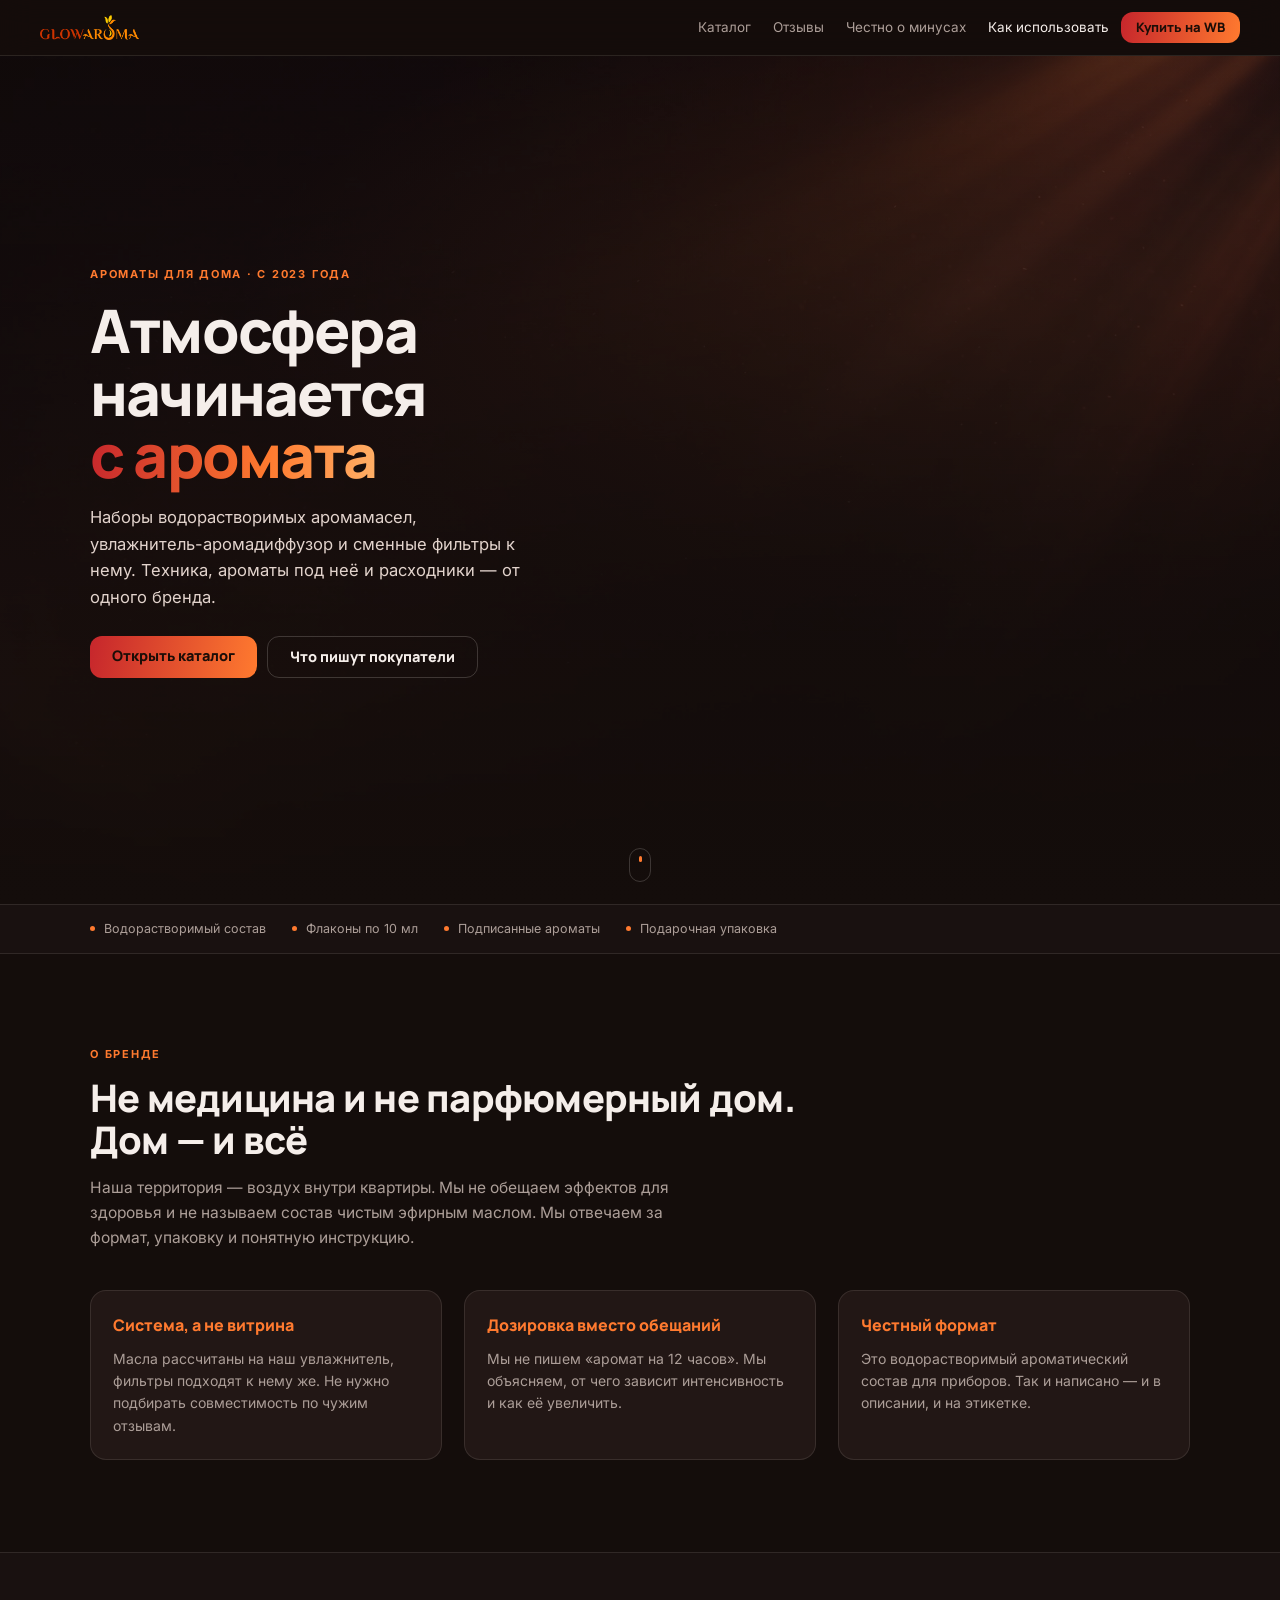
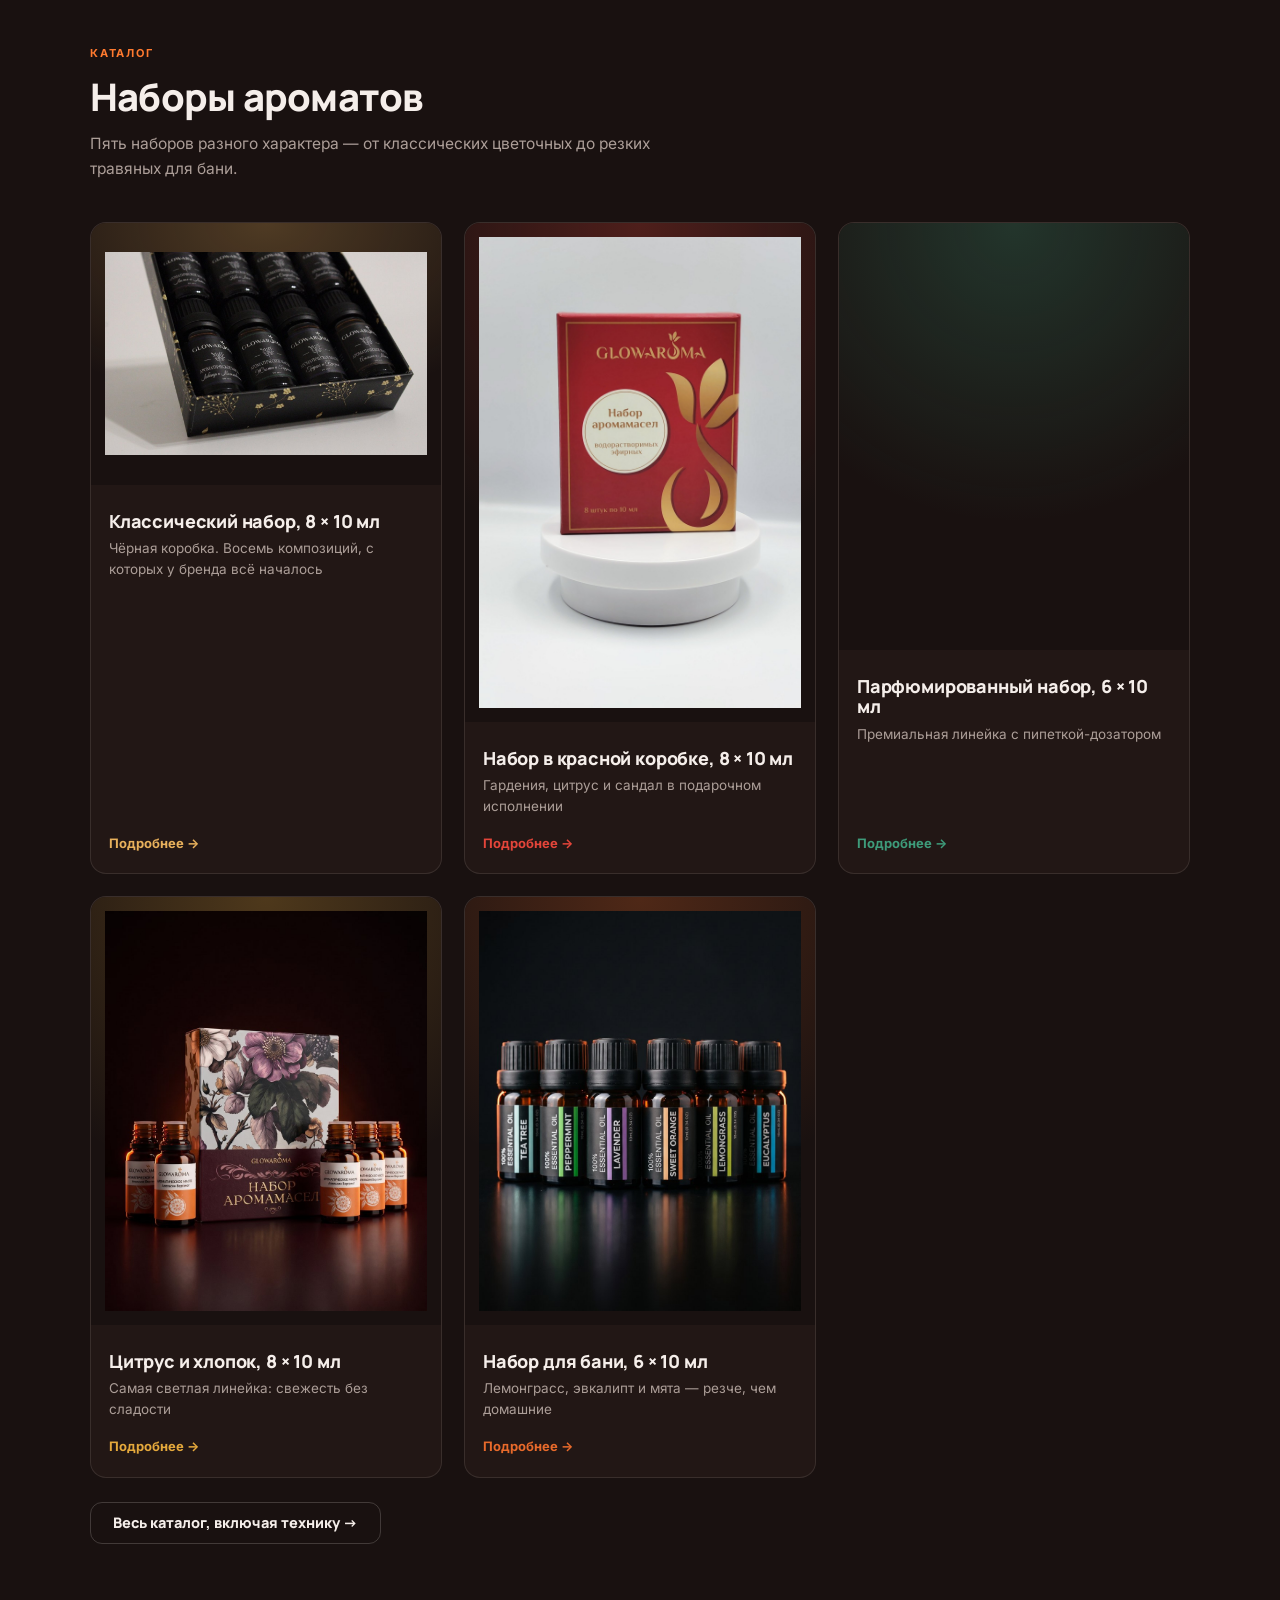
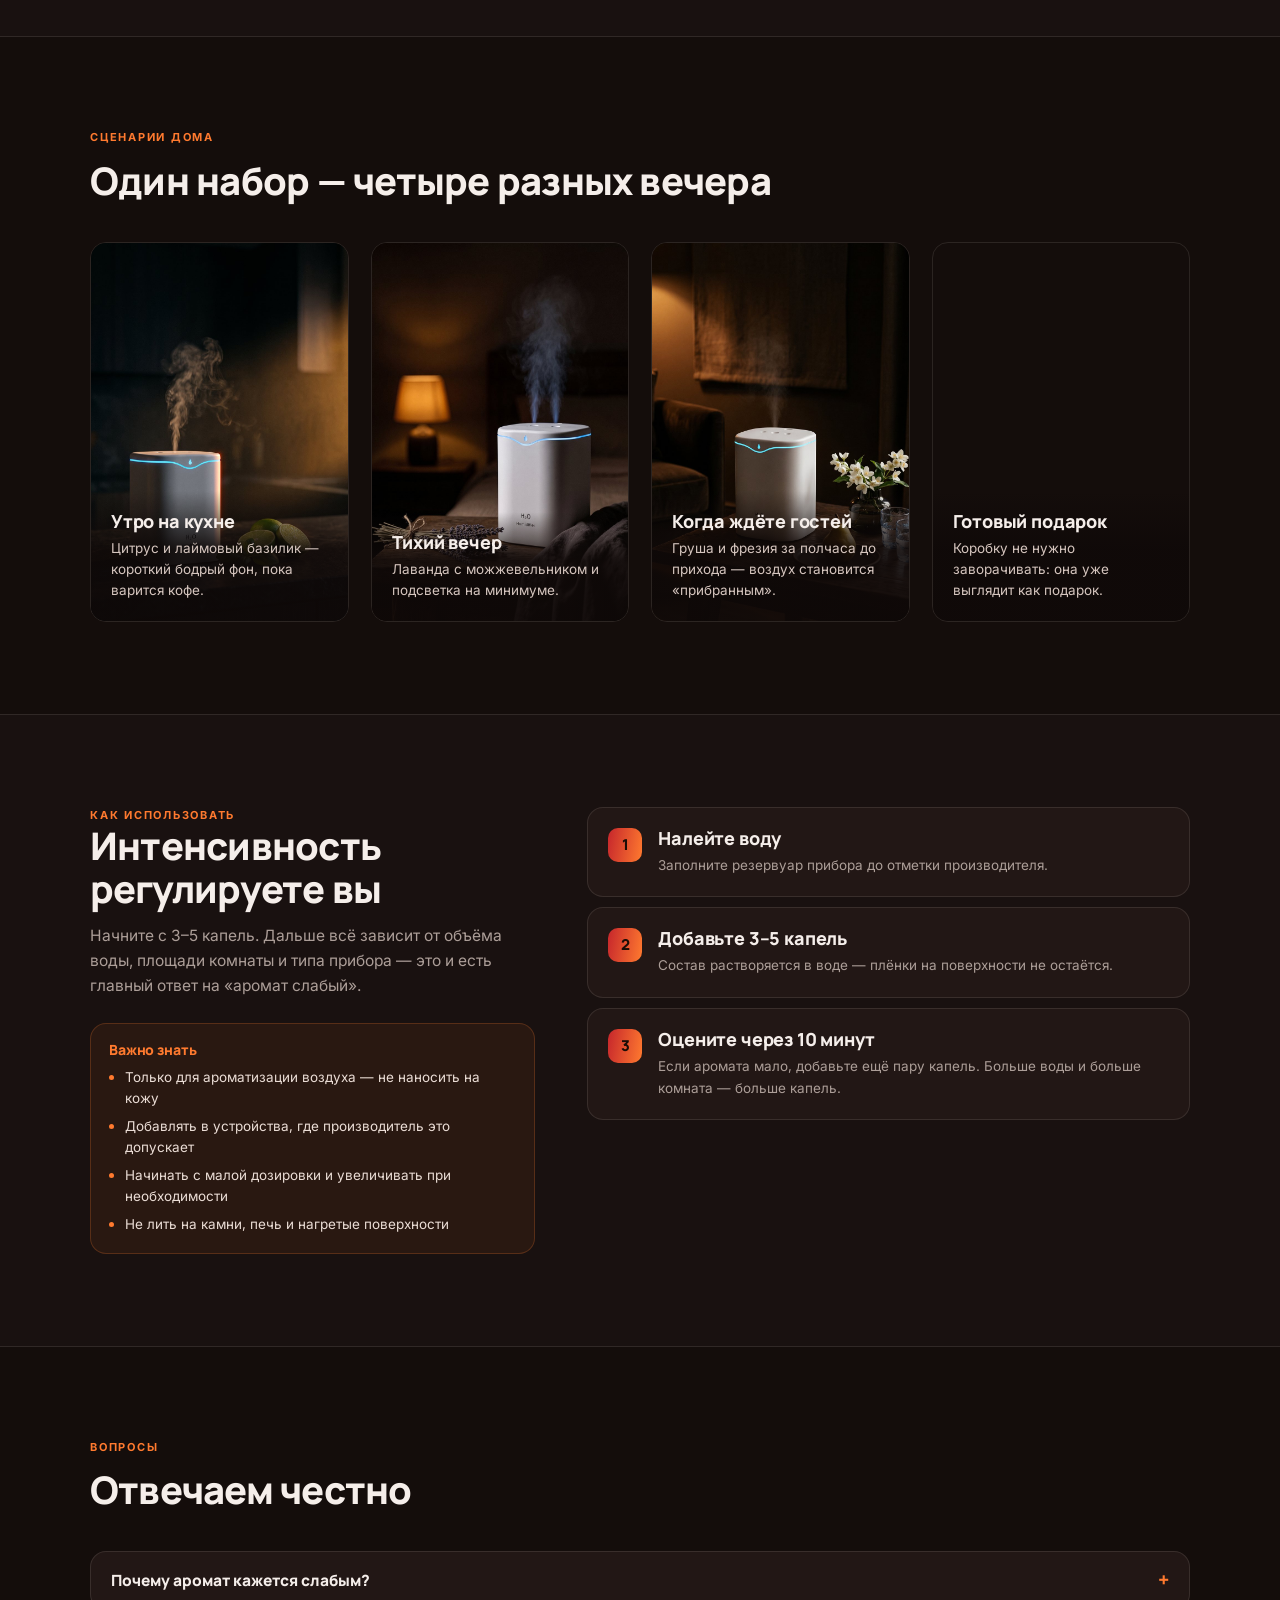
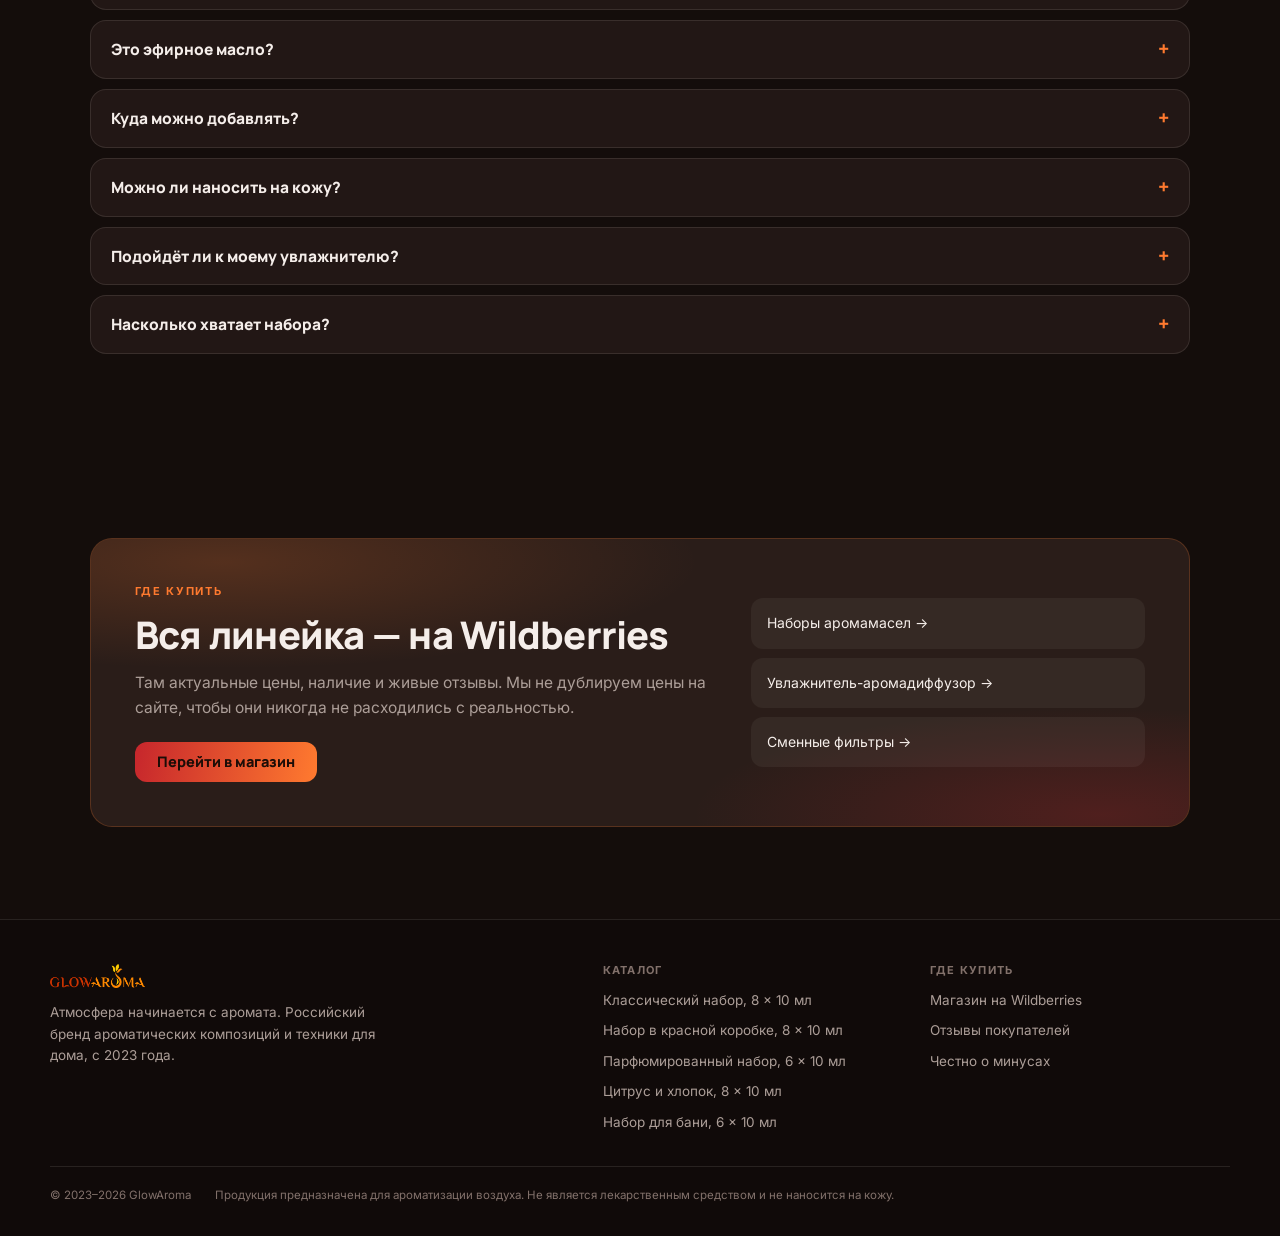
==== index.html @ 2699c483 "Reveal animation only when JS runs, so content never stays invisible" ====
<!DOCTYPE html>
<html lang="ru">
<head>
<meta charset="utf-8">
<meta name="viewport" content="width=device-width, initial-scale=1">
<title>GlowAroma — ароматы для дома: наборы аромамасел, увлажнитель, фильтры</title>
<meta name="description" content="Наборы водорастворимых аромамасел, увлажнитель-аромадиффузор и сменные фильтры от одного бренда. Каталог, честные отзывы и инструкции по применению.">
<meta property="og:title" content="GlowAroma — ароматы для дома: наборы аромамасел, увлажнитель, фильтры">
<meta property="og:description" content="Наборы водорастворимых аромамасел, увлажнитель-аромадиффузор и сменные фильтры от одного бренда. Каталог, честные отзывы и инструкции по применению.">
<meta property="og:type" content="website">
<meta property="og:image" content="https://jiupaza.github.io/glowaroma/assets/gen/scene-gift.jpg">
<meta name="twitter:card" content="summary_large_image">
<meta name="theme-color" content="#140D0B">
<script>document.documentElement.classList.add("js")</script>
<link rel="icon" href="assets/favicon.svg" type="image/svg+xml">
<link rel="preload" href="assets/fonts/Manrope-ExtraBold.woff2" as="font" type="font/woff2" crossorigin>
<link rel="stylesheet" href="assets/style.css?v=1a6de1a5">
</head>
<body>
<a class="skip" href="#main">К содержимому</a>
<header class="hdr">
  <a class="logo" href="index.html" aria-label="GlowAroma — на главную">
    <img src="assets/logo-color.png" alt="GlowAroma" width="150" height="26">
  </a>
  <nav class="nav"><a href="catalog.html">Каталог</a><a href="otzyvy.html">Отзывы</a><a href="chestno.html">Честно о минусах</a><a href="index.html#kak" class="on">Как использовать</a></nav>
  <a class="btn btn-sm" href="https://www.wildberries.ru/catalog/0/search.aspx?search=glowaroma" target="_blank" rel="noopener">Купить на WB</a>
  <button class="burger" aria-label="Меню" aria-expanded="false"><span></span><span></span></button>
</header>

<main id="main">

<section class="hero">
  <div class="hero-bg"><img src="assets/gen/hero-atmosphere.jpg" alt="" aria-hidden="true"></div>
  <div class="hero-in">
    <p class="kicker">Ароматы для дома · с 2023 года</p>
    <h1>Атмосфера<br>начинается<br><em>с аромата</em></h1>
    <p class="hero-lead">Наборы водорастворимых аромамасел, увлажнитель-аромадиффузор
    и сменные фильтры к нему. Техника, ароматы под неё и расходники — от одного бренда.</p>
    <div class="hero-cta">
      <a class="btn" href="catalog.html">Открыть каталог</a>
      <a class="btn btn-line" href="otzyvy.html">Что пишут покупатели</a>
    </div>
  </div>
  <div class="hero-scroll" aria-hidden="true"><span></span></div>
</section>

<section class="strip">
  <div class="wrap strip-in">
    <span>Водорастворимый состав</span>
    <span>Флаконы по 10 мл</span>
    <span>Подписанные ароматы</span>
    <span>Подарочная упаковка</span>
  </div>
</section>

<section class="sec">
  <div class="wrap">
    <div class="sec-head reveal">
      <p class="kicker">О бренде</p>
      <h2>Не медицина и не парфюмерный дом.<br>Дом — и всё</h2>
      <p class="lede">Наша территория — воздух внутри квартиры. Мы не обещаем эффектов
      для здоровья и не называем состав чистым эфирным маслом. Мы отвечаем за формат,
      упаковку и понятную инструкцию.</p>
    </div>
    <div class="vals">
      <div class="val reveal"><b>Система, а не витрина</b><p>Масла рассчитаны на наш увлажнитель,
      фильтры подходят к нему же. Не нужно подбирать совместимость по чужим отзывам.</p></div>
      <div class="val reveal"><b>Дозировка вместо обещаний</b><p>Мы не пишем «аромат на 12 часов».
      Мы объясняем, от чего зависит интенсивность и как её увеличить.</p></div>
      <div class="val reveal"><b>Честный формат</b><p>Это водорастворимый ароматический состав
      для приборов. Так и написано — и в описании, и на этикетке.</p></div>
    </div>
  </div>
</section>

<section class="sec alt">
  <div class="wrap">
    <div class="sec-head reveal">
      <p class="kicker">Каталог</p>
      <h2>Наборы ароматов</h2>
      <p class="lede">Пять наборов разного характера — от классических цветочных
      до резких травяных для бани.</p>
    </div>
    <div class="pcs">
      <a class="pc reveal" href="tovar/nabor-8-klassika.html" style="--a:#E8B15C;--a2:#B8863A">
        <div class="pc-img"><img src="assets/img/black-box-a.jpg" alt="Классический набор, 8 × 10 мл" loading="lazy" decoding="async"></div>
        <div class="pc-txt"><h3>Классический набор, 8 × 10 мл</h3><p>Чёрная коробка. Восемь композиций, с которых у бренда всё началось</p><span class="pc-go">Подробнее</span></div>
      </a>
      <a class="pc reveal" href="tovar/nabor-8-krasnyy.html" style="--a:#E4453A;--a2:#A81E24">
        <div class="pc-img"><img src="assets/img/set8-box-front.jpg" alt="Набор в красной коробке, 8 × 10 мл" loading="lazy" decoding="async"></div>
        <div class="pc-txt"><h3>Набор в красной коробке, 8 × 10 мл</h3><p>Гардения, цитрус и сандал в подарочном исполнении</p><span class="pc-go">Подробнее</span></div>
      </a>
      <a class="pc reveal" href="tovar/nabor-6-parfyum.html" style="--a:#3E9B7A;--a2:#1F6350">
        <div class="pc-img"><img src="assets/img/p-perfume6.jpg" alt="Парфюмированный набор, 6 × 10 мл" loading="lazy" decoding="async"></div>
        <div class="pc-txt"><h3>Парфюмированный набор, 6 × 10 мл</h3><p>Премиальная линейка с пипеткой-дозатором</p><span class="pc-go">Подробнее</span></div>
      </a>
      <a class="pc reveal" href="tovar/nabor-8-tsitrus.html" style="--a:#E5A93C;--a2:#B57420">
        <div class="pc-img"><img src="assets/img/p-citrus8.jpg" alt="Цитрус и хлопок, 8 × 10 мл" loading="lazy" decoding="async"></div>
        <div class="pc-txt"><h3>Цитрус и хлопок, 8 × 10 мл</h3><p>Самая светлая линейка: свежесть без сладости</p><span class="pc-go">Подробнее</span></div>
      </a>
      <a class="pc reveal" href="tovar/nabor-6-banya.html" style="--a:#E86A2B;--a2:#A9401A">
        <div class="pc-img"><img src="assets/img/p-bath6.jpg" alt="Набор для бани, 6 × 10 мл" loading="lazy" decoding="async"></div>
        <div class="pc-txt"><h3>Набор для бани, 6 × 10 мл</h3><p>Лемонграсс, эвкалипт и мята — резче, чем домашние</p><span class="pc-go">Подробнее</span></div>
      </a></div>
    <p class="more reveal"><a class="btn btn-line" href="catalog.html">Весь каталог, включая технику →</a></p>
  </div>
</section>

<section class="sec" id="scenarii">
  <div class="wrap">
    <div class="sec-head reveal">
      <p class="kicker">Сценарии дома</p>
      <h2>Один набор — четыре разных вечера</h2>
    </div>
    <div class="scenes">
      <figure class="scene reveal">
        <img src="assets/gen/scene-kitchen.jpg" alt="Утро на кухне" loading="lazy" decoding="async">
        <figcaption><h3>Утро на кухне</h3><p>Цитрус и лаймовый базилик — короткий бодрый фон, пока варится кофе.</p></figcaption>
      </figure>
      <figure class="scene reveal">
        <img src="assets/gen/scene-evening.jpg" alt="Тихий вечер" loading="lazy" decoding="async">
        <figcaption><h3>Тихий вечер</h3><p>Лаванда с можжевельником и подсветка на минимуме.</p></figcaption>
      </figure>
      <figure class="scene reveal">
        <img src="assets/gen/scene-guests.jpg" alt="Когда ждёте гостей" loading="lazy" decoding="async">
        <figcaption><h3>Когда ждёте гостей</h3><p>Груша и фрезия за полчаса до прихода — воздух становится «прибранным».</p></figcaption>
      </figure>
      <figure class="scene reveal">
        <img src="assets/gen/scene-gift.jpg" alt="Готовый подарок" loading="lazy" decoding="async">
        <figcaption><h3>Готовый подарок</h3><p>Коробку не нужно заворачивать: она уже выглядит как подарок.</p></figcaption>
      </figure></div>
  </div>
</section>

<section class="sec alt" id="kak">
  <div class="wrap kak">
    <div class="reveal">
      <p class="kicker">Как использовать</p>
      <h2>Интенсивность<br>регулируете вы</h2>
      <p class="lede">Начните с 3–5 капель. Дальше всё зависит от объёма воды,
      площади комнаты и типа прибора — это и есть главный ответ на «аромат слабый».</p>
      <div class="safety">
        <h3>Важно знать</h3>
        <ul><li>Только для ароматизации воздуха — не наносить на кожу</li><li>Добавлять в устройства, где производитель это допускает</li><li>Начинать с малой дозировки и увеличивать при необходимости</li><li>Не лить на камни, печь и нагретые поверхности</li></ul>
      </div>
    </div>
    <ol class="steps">
      <li class="step reveal"><b>1</b><div><h3>Налейте воду</h3><p>Заполните резервуар прибора до отметки производителя.</p></div></li>
      <li class="step reveal"><b>2</b><div><h3>Добавьте 3–5 капель</h3><p>Состав растворяется в воде — плёнки на поверхности не остаётся.</p></div></li>
      <li class="step reveal"><b>3</b><div><h3>Оцените через 10 минут</h3><p>Если аромата мало, добавьте ещё пару капель. Больше воды и больше комната — больше капель.</p></div></li></ol>
  </div>
</section>

<section class="sec">
  <div class="wrap">
    <div class="sec-head reveal">
      <p class="kicker">Вопросы</p>
      <h2>Отвечаем честно</h2>
    </div>
    <div class="faq">
      <details class="reveal"><summary>Почему аромат кажется слабым?</summary><p>Почти всегда это дозировка. Три капли на двухлитровый резервуар в большой комнате просто не слышно. Добавьте капель и учитывайте объём воды, площадь помещения и тип прибора.</p></details><details class="reveal"><summary>Это эфирное масло?</summary><p>Нет. Это водорастворимый ароматический состав для ароматизации воздуха через увлажнители, аромалампы и диффузоры. Мы намеренно не называем его чистым эфирным маслом.</p></details><details class="reveal"><summary>Куда можно добавлять?</summary><p>В увлажнитель, аромалампу, диффузор или на аромакамень. На камни в бане и другие горячие поверхности состав не льют.</p></details><details class="reveal"><summary>Можно ли наносить на кожу?</summary><p>Нет. Состав предназначен только для воздуха.</p></details><details class="reveal"><summary>Подойдёт ли к моему увлажнителю?</summary><p>Проверьте инструкцию прибора: некоторые модели рассчитаны только на чистую воду. Наш увлажнитель добавление составов допускает.</p></details><details class="reveal"><summary>Насколько хватает набора?</summary><p>Зависит от того, как часто вы включаете прибор и по сколько капель добавляете. В наборе 6–8 флаконов по 10 мл, срок годности — 36 месяцев.</p></details>
    </div>
  </div>
</section>

<section class="sec buy-sec">
  <div class="wrap">
    <div class="buy reveal">
      <div>
        <p class="kicker">Где купить</p>
        <h2>Вся линейка — на Wildberries</h2>
        <p class="lede">Там актуальные цены, наличие и живые отзывы. Мы не дублируем
        цены на сайте, чтобы они никогда не расходились с реальностью.</p>
        <a class="btn" href="https://www.wildberries.ru/catalog/0/search.aspx?search=glowaroma" target="_blank" rel="noopener">Перейти в магазин</a>
      </div>
      <div class="buy-list">
        <a href="catalog.html?f=sets">Наборы аромамасел →</a>
        <a href="catalog.html?f=tech">Увлажнитель-аромадиффузор →</a>
        <a href="catalog.html?f=parts">Сменные фильтры →</a>
      </div>
    </div>
  </div>
</section>

</main>
<footer class="ftr">
  <div class="ftr-grid">
    <div>
      <img src="assets/logo-color.png" alt="GlowAroma" width="160" height="28">
      <p class="ftr-about">Атмосфера начинается с аромата. Российский бренд ароматических композиций
      и техники для дома, с 2023 года.</p>
    </div>
    <div>
      <h4>Каталог</h4>
      <div class="ftr-links"><a href="tovar/nabor-8-klassika.html">Классический набор, 8 × 10 мл</a><a href="tovar/nabor-8-krasnyy.html">Набор в красной коробке, 8 × 10 мл</a><a href="tovar/nabor-6-parfyum.html">Парфюмированный набор, 6 × 10 мл</a><a href="tovar/nabor-8-tsitrus.html">Цитрус и хлопок, 8 × 10 мл</a><a href="tovar/nabor-6-banya.html">Набор для бани, 6 × 10 мл</a></div>
    </div>
    <div>
      <h4>Где купить</h4>
      <div class="ftr-links">
        <a href="https://www.wildberries.ru/catalog/0/search.aspx?search=glowaroma" target="_blank" rel="noopener">Магазин на Wildberries</a>
        <a href="otzyvy.html">Отзывы покупателей</a>
        <a href="chestno.html">Честно о минусах</a>
      </div>
    </div>
  </div>
  <div class="ftr-legal">
    <span>© 2023–2026 GlowAroma</span>
    <span>Продукция предназначена для ароматизации воздуха. Не является лекарственным
    средством и не наносится на кожу.</span>
  </div>
</footer>
<script src="assets/app.js?v=213ad016" defer></script>
</body>
</html>
---- assets/style.css ----
/* GlowAroma — тёмная тёплая тема. Mobile-first: базовые правила для телефона,
   расширения через min-width. Акцент каждой страницы товара приходит из --accent. */

@font-face{font-family:Manrope;src:url(fonts/Manrope-Medium.woff2) format('woff2');font-weight:500;font-display:swap}
@font-face{font-family:Manrope;src:url(fonts/Manrope-ExtraBold.woff2) format('woff2');font-weight:800;font-display:swap}
@font-face{font-family:Inter;src:url(fonts/Inter-Regular.woff2) format('woff2');font-weight:400;font-display:swap}
@font-face{font-family:Inter;src:url(fonts/Inter-Bold.woff2) format('woff2');font-weight:700;font-display:swap}

:root{
  --ink:#140D0B;
  --ink-2:#191110;
  --card:#221715;
  --card-2:#2A1D19;
  --line:rgba(247,240,236,.10);
  --line-2:rgba(247,240,236,.18);
  --text:#F5EEEA;
  --muted:#AC9E98;
  --dim:#82716B;
  --accent:#FF7A2F;
  --accent2:#C6262C;
  --grad:linear-gradient(100deg,var(--accent2),var(--accent));
  --col:1180px;
  --gap:clamp(14px,3vw,22px);
  --pad:clamp(16px,5vw,40px);
  --rad:16px;
}

*,*::before,*::after{box-sizing:border-box}
html{scroll-behavior:smooth;-webkit-text-size-adjust:100%}
@media (prefers-reduced-motion:reduce){html{scroll-behavior:auto}}

body{
  margin:0;background:var(--ink);color:var(--text);
  font:400 15px/1.6 Inter,system-ui,-apple-system,sans-serif;
  -webkit-font-smoothing:antialiased;overflow-x:hidden;
}
img,video{max-width:100%;height:auto;display:block}
p,figure,dl,dd{margin:0}
ul,ol{margin:0;padding:0;list-style:none}
h1,h2,h3,h4{margin:0;font-family:Manrope,system-ui,sans-serif;font-weight:800;line-height:1.12;letter-spacing:-.02em}
a{color:inherit;text-decoration:none}
button{font:inherit;color:inherit;background:none;border:0;cursor:pointer}
::selection{background:var(--accent);color:var(--ink)}
:focus-visible{outline:2px solid var(--accent);outline-offset:3px;border-radius:6px}

.skip{position:absolute;left:-999px;top:0;z-index:100;padding:10px 16px;background:var(--accent);color:#20100A}
.skip:focus{left:8px;top:8px}

.wrap{width:100%;max-width:var(--col);margin:0 auto;padding-inline:var(--pad)}

h1{font-size:clamp(30px,7.5vw,60px);line-height:1.04;letter-spacing:-.03em}
h2{font-size:clamp(23px,4.6vw,38px)}
h3{font-size:clamp(16px,2vw,18px);letter-spacing:-.01em}
.kicker{font-size:11px;letter-spacing:.16em;text-transform:uppercase;color:var(--accent);font-weight:700}
.lede{margin-top:14px;max-width:60ch;color:var(--muted);font-size:14.5px;line-height:1.62}
.note{margin-top:16px;font-size:12.5px;color:var(--dim)}

/* ── шапка ── */
.hdr{
  position:sticky;top:0;z-index:60;display:flex;align-items:center;gap:12px;
  padding:10px var(--pad);background:rgba(20,13,11,.9);backdrop-filter:blur(16px);
  border-bottom:1px solid var(--line);
}
.logo{flex:none;display:flex}
.logo img{height:22px;width:auto}
.nav{display:none;margin-left:auto;gap:22px;font-size:13.5px;color:var(--muted)}
.nav a:hover,.nav a.on{color:var(--text)}
.hdr .btn-sm{display:none}
.burger{margin-left:auto;width:38px;height:34px;display:grid;place-content:center;gap:5px}
.burger span{display:block;width:19px;height:2px;background:var(--text);border-radius:2px;transition:transform .25s}
.burger[aria-expanded="true"] span:first-child{transform:translateY(3.5px) rotate(45deg)}
.burger[aria-expanded="true"] span:last-child{transform:translateY(-3.5px) rotate(-45deg)}
.nav.open{
  display:flex;position:fixed;inset:52px 0 auto;flex-direction:column;gap:0;
  background:var(--ink-2);border-bottom:1px solid var(--line);padding:6px var(--pad) 14px;
}
.nav.open a{padding:13px 0;border-bottom:1px solid var(--line);font-size:16px;color:var(--text)}
.nav.open a:last-child{border:0}

.btn{
  display:inline-block;padding:13px 22px;border-radius:12px;background:var(--grad);
  color:#1B0D07;font-family:Manrope;font-weight:800;font-size:14.5px;line-height:1;
  transition:transform .2s,box-shadow .2s;
}
.btn:hover{transform:translateY(-2px);box-shadow:0 12px 28px -14px var(--accent)}
.btn-sm{padding:9px 15px;font-size:13px}
.btn-line{background:none;border:1px solid var(--line-2);color:var(--text)}
.btn-line:hover{border-color:var(--accent);color:var(--accent);box-shadow:none}

/* ── герой ── */
.hero{position:relative;min-height:calc(100svh - 52px);display:flex;align-items:center;overflow:hidden;padding:56px 0 72px}
.hero-bg{position:absolute;inset:0}
.hero-bg img{width:100%;height:100%;object-fit:cover;opacity:.62}
.hero::after{
  content:"";position:absolute;inset:0;pointer-events:none;
  background:linear-gradient(180deg,rgba(20,13,11,.5),rgba(20,13,11,.86) 62%,var(--ink)),
             radial-gradient(90% 60% at 78% 30%,rgba(255,122,47,.22),transparent 66%);
}
.hero-in{position:relative;z-index:2;width:100%;max-width:var(--col);margin:0 auto;padding-inline:var(--pad)}
.hero h1{margin-top:16px}
.hero h1 em{
  font-style:normal;background:linear-gradient(96deg,var(--accent2),var(--accent) 62%,#FFB067);
  -webkit-background-clip:text;background-clip:text;color:transparent;
}
.hero-lead{margin-top:18px;max-width:44ch;color:#E2D3CC;font-size:15.5px;line-height:1.6}
.hero-cta{display:flex;flex-wrap:wrap;gap:10px;margin-top:26px}
.hero-scroll{position:absolute;left:50%;bottom:22px;z-index:2;width:22px;height:34px;border:1px solid var(--line-2);border-radius:12px;transform:translateX(-50%)}
.hero-scroll span{position:absolute;left:50%;top:7px;width:3px;height:6px;margin-left:-1.5px;border-radius:2px;background:var(--accent);animation:sc 1.8s infinite}
@keyframes sc{0%{opacity:0;transform:translateY(0)}30%{opacity:1}100%{opacity:0;transform:translateY(12px)}}
@media (prefers-reduced-motion:reduce){.hero-scroll span{animation:none}}

/* ── лента ── */
.strip{background:var(--ink-2);border-block:1px solid var(--line)}
.strip-in{display:flex;flex-wrap:wrap;gap:8px 26px;padding-block:14px;font-size:12.5px;color:var(--muted)}
.strip-in span{position:relative;padding-left:14px}
.strip-in span::before{content:"";position:absolute;left:0;top:.55em;width:5px;height:5px;border-radius:50%;background:var(--accent)}

/* ── секции ── */
.sec{padding-block:clamp(48px,8vw,92px)}
.sec.alt{background:var(--ink-2);border-block:1px solid var(--line)}
.sec-head{margin-bottom:clamp(24px,4vw,40px)}
.sec-head h2{margin-top:12px}
.page-head{padding:clamp(36px,7vw,72px) 0 clamp(20px,3vw,28px)}
.page-head h1{margin-top:12px}
.page-head .btn-line{margin-top:22px}
.more{margin-top:24px;display:flex;flex-wrap:wrap;gap:10px}

/* ── ценности ── */
.vals{display:grid;gap:var(--gap)}
.val{padding:22px;border-radius:var(--rad);background:var(--card);border:1px solid var(--line)}
.val b{display:block;font-family:Manrope;font-weight:800;font-size:16px;color:var(--accent)}
.val p{margin-top:9px;font-size:14px;color:var(--muted);line-height:1.6}

/* ── карточки товаров ── */
.pcs{display:grid;gap:var(--gap)}
.pc{
  display:flex;flex-direction:column;border-radius:var(--rad);overflow:hidden;
  background:var(--card);border:1px solid var(--line);transition:border-color .25s,transform .25s;
}
.pc:hover{border-color:color-mix(in srgb,var(--a,var(--accent)) 55%,transparent);transform:translateY(-3px)}
.pc-img{position:relative;aspect-ratio:4/3;background:
  radial-gradient(120% 100% at 50% 0,color-mix(in srgb,var(--a,var(--accent)) 26%,transparent),transparent 70%),#191110}
.pc-img img{width:100%;height:100%;object-fit:contain;padding:14px;transition:transform .5s}
.pc:hover .pc-img img{transform:scale(1.05)}
.pc-txt{padding:18px 18px 20px;display:flex;flex-direction:column;flex:1}
.pc-meta{font-size:11px;letter-spacing:.1em;text-transform:uppercase;color:var(--a,var(--accent));font-weight:700}
.pc-txt h3{margin-top:8px}
.pc-txt p{margin-top:7px;font-size:13.5px;color:var(--muted);line-height:1.55}
.pc-go{margin-top:auto;padding-top:16px;font-size:13px;font-weight:700;color:var(--a,var(--accent))}
.pc-go::after{content:" →";transition:margin .2s}
.pc:hover .pc-go::after{margin-left:4px}

/* ── фильтры ── */
.chips{display:flex;flex-wrap:wrap;gap:8px;margin-bottom:26px}
.chip{padding:9px 16px;border-radius:999px;border:1px solid var(--line-2);font-size:13px;color:var(--muted);transition:.2s}
.chip:hover{color:var(--text)}
.chip.on{background:var(--grad);border-color:transparent;color:#1B0D07;font-weight:700}
.empty{color:var(--dim);font-size:14px}

/* ── сценарии ── */
.scenes{display:grid;gap:var(--gap)}
.scene{position:relative;border-radius:var(--rad);overflow:hidden;border:1px solid var(--line);min-height:300px;display:flex}
.scene img{position:absolute;inset:0;width:100%;height:100%;object-fit:cover;transition:transform .7s}
.scene:hover img{transform:scale(1.05)}
.scene figcaption{position:relative;margin-top:auto;width:100%;padding:20px;background:linear-gradient(transparent,rgba(15,9,8,.9) 45%)}
.scene p{margin-top:7px;font-size:13.5px;color:#D6C6BF;line-height:1.55}

/* ── шаги ── */
.kak{display:grid;gap:clamp(28px,5vw,52px)}
.safety{margin-top:24px;padding:18px;border-radius:var(--rad);background:rgba(255,122,47,.07);border:1px solid rgba(255,122,47,.22)}
.safety h3{font-size:14px;color:var(--accent)}
.safety ul{margin-top:10px;display:grid;gap:7px}
.safety li{position:relative;padding-left:16px;font-size:13.5px;color:#EBDDD6;line-height:1.55}
.safety li::before{content:"";position:absolute;left:0;top:.6em;width:5px;height:5px;border-radius:50%;background:var(--accent)}
.steps{display:grid;gap:10px}
.step{display:flex;gap:16px;padding:20px;border-radius:var(--rad);background:var(--card);border:1px solid var(--line)}
.step>b{flex:none;width:34px;height:34px;border-radius:10px;background:var(--grad);color:#1B0D07;display:grid;place-content:center;font-family:Manrope;font-weight:800;font-size:15px}
.step p{margin-top:7px;font-size:13.5px;color:var(--muted);line-height:1.6}

/* ── FAQ ── */
.faq{display:grid;gap:10px}
.faq details{padding:18px 20px;border-radius:var(--rad);background:var(--card);border:1px solid var(--line)}
.faq summary{list-style:none;cursor:pointer;display:flex;justify-content:space-between;gap:14px;font-family:Manrope;font-weight:800;font-size:15.5px;line-height:1.35}
.faq summary::-webkit-details-marker{display:none}
.faq summary::after{content:"+";flex:none;color:var(--accent);font-size:20px;line-height:1}
.faq details[open] summary::after{content:"–"}
.faq p{margin-top:11px;font-size:14px;color:var(--muted);line-height:1.62}

/* ── где купить ── */
.buy{position:relative;overflow:hidden;padding:clamp(24px,5vw,44px);border-radius:22px;border:1px solid rgba(255,122,47,.22);background:var(--card-2);display:grid;gap:26px}
.buy::before{content:"";position:absolute;inset:0;pointer-events:none;background:radial-gradient(70% 60% at 12% 8%,rgba(255,122,47,.2),transparent 62%),radial-gradient(60% 60% at 92% 96%,rgba(198,38,44,.24),transparent 62%)}
.buy>*{position:relative}
.buy h2{margin-top:12px}
.buy .btn{margin-top:22px}
.buy-list{display:grid;gap:9px;align-content:start}
.buy-list a{padding:14px 16px;border-radius:12px;background:rgba(247,240,236,.05);font-size:14px;transition:.2s}
.buy-list a:hover{background:rgba(255,122,47,.12);color:var(--accent)}

/* ── товар ── */
.crumbs{padding-block:14px;border-bottom:1px solid var(--line);font-size:12.5px;color:var(--dim)}
.crumbs .wrap{display:flex;gap:8px;flex-wrap:wrap;align-items:center}
.crumbs a:hover{color:var(--accent)}
.crumbs b{color:var(--muted);font-weight:400}
.phero{padding-block:clamp(28px,5vw,60px);position:relative}
.phero::before{content:"";position:absolute;inset:0;pointer-events:none;background:radial-gradient(80% 55% at 80% 18%,color-mix(in srgb,var(--accent) 22%,transparent),transparent 68%)}
.phero-in{position:relative;display:grid;gap:clamp(22px,4vw,48px)}
.phero-sub{margin-top:12px;color:var(--accent);font-size:14.5px;font-weight:700;font-family:Manrope}
.phero-lead{margin-top:16px;color:#E2D3CC;font-size:15px;line-height:1.65}
.phero .btn{margin-top:24px}
.phero-img{position:relative;border-radius:var(--rad);overflow:hidden;background:
  radial-gradient(110% 90% at 50% 0,color-mix(in srgb,var(--accent) 24%,transparent),transparent 68%),var(--ink-2);
  border:1px solid var(--line)}
.phero-img img{width:100%;height:auto;object-fit:contain}
.facts{display:grid;gap:0;margin-top:28px;border-top:1px solid var(--line)}
.facts>div{display:flex;justify-content:space-between;gap:16px;padding:12px 0;border-bottom:1px solid var(--line)}
.facts dt{font-size:13px;color:var(--dim)}
.facts dd{font-size:13.5px;text-align:right;color:var(--text)}

.ga{display:grid;grid-template-columns:repeat(2,1fr);gap:10px}
.ga-item{border-radius:12px;overflow:hidden;border:1px solid var(--line);background:var(--ink-2);aspect-ratio:1;padding:0}
.ga-item img{width:100%;height:100%;object-fit:cover;transition:transform .5s}
.ga-item:hover img{transform:scale(1.06)}

.scents{display:grid;gap:8px}
.scents li{display:flex;align-items:center;gap:11px;padding:13px 15px;border-radius:12px;background:var(--card);border:1px solid var(--line);font-size:14px}
.dot{flex:none;width:11px;height:11px;border-radius:50%}

.warn{margin-top:var(--gap);padding:16px 18px;border-radius:var(--rad);background:rgba(198,38,44,.1);border:1px solid rgba(198,38,44,.3);font-size:13.5px;line-height:1.6;color:#F0D9CE}
.warn b{color:#FFAE7A}

.vid{position:relative;border-radius:var(--rad);overflow:hidden;border:1px solid var(--line);max-width:460px;margin-inline:auto;background:#000}
.vid video{width:100%;display:block}
.vid-play{position:absolute;inset:0;display:grid;place-content:center;background:rgba(15,9,8,.4)}
.vid-play::before{content:"";width:0;height:0;border-left:20px solid var(--text);border-block:13px solid transparent;margin-left:5px}
.vid.playing .vid-play{opacity:0;pointer-events:none}

/* ── отзывы ── */
.rvs{display:grid;gap:var(--gap)}
.rv{padding:20px;border-radius:var(--rad);background:var(--card);border:1px solid var(--line)}
.rv-top{display:flex;justify-content:space-between;gap:12px;align-items:flex-start}
.rv-name{font-family:Manrope;font-weight:800;font-size:14.5px}
.rv-var{display:block;margin-top:3px;font-size:11.5px;color:var(--dim)}
.stars{flex:none;color:var(--accent);font-size:13px;letter-spacing:1px}
.stars span{color:var(--line-2)}
.rv-body{margin-top:12px;display:grid;gap:8px;font-size:13.5px;line-height:1.6;color:var(--muted)}
.rv-body b{color:var(--text);font-weight:700}
.rv-photos{display:flex;gap:7px;margin-top:12px}
.rv-photos img{width:64px;height:64px;object-fit:cover;border-radius:9px;border:1px solid var(--line)}
.rv-answer{margin-top:13px;padding:12px 14px;border-radius:11px;background:rgba(255,122,47,.07);border:1px solid rgba(255,122,47,.18);font-size:12.5px;line-height:1.55;color:#E4D5CE}
.rv-answer b{display:block;margin-bottom:5px;color:var(--accent);font-size:11.5px;letter-spacing:.06em;text-transform:uppercase}

/* ── лайтбокс ── */
.lb{position:fixed;inset:0;z-index:90;display:none;place-content:center;padding:20px;background:rgba(12,7,6,.94);backdrop-filter:blur(6px)}
.lb.on{display:grid}
.lb img{max-width:min(96vw,900px);max-height:88vh;border-radius:12px;object-fit:contain}
.lb-close{position:absolute;top:14px;right:16px;width:40px;height:40px;border-radius:50%;background:rgba(247,240,236,.1);font-size:22px;line-height:1}

/* ── подвал ── */
.ftr{padding:44px var(--pad) 32px;background:#100A09;border-top:1px solid var(--line)}
.ftr-grid{max-width:var(--col);margin:0 auto;display:grid;gap:28px}
.ftr img{height:24px;width:auto}
.ftr-about{margin-top:14px;max-width:38ch;font-size:13.5px;color:var(--muted);line-height:1.6}
.ftr h4{font-size:11px;letter-spacing:.12em;text-transform:uppercase;color:var(--dim);font-weight:700;font-family:Inter}
.ftr-links{display:grid;gap:9px;margin-top:13px;font-size:13.5px;color:var(--muted)}
.ftr-links a:hover{color:var(--accent)}
.ftr-legal{max-width:var(--col);margin:32px auto 0;padding-top:20px;border-top:1px solid var(--line);display:grid;gap:8px;font-size:11.5px;color:var(--dim);line-height:1.55}

/* ── появление ── */
/* прячем только если JS жив — иначе контент виден всегда */
.js .reveal{opacity:0;transform:translateY(16px);transition:opacity .6s ease,transform .6s ease}
.js .reveal.in{opacity:1;transform:none}
@media (prefers-reduced-motion:reduce){.js .reveal{opacity:1;transform:none;transition:none}}

/* ═══ планшет ═══ */
@media (min-width:640px){
  body{font-size:15.5px}
  .vals,.pcs,.scenes,.rvs{grid-template-columns:repeat(2,1fr)}
  .ga{grid-template-columns:repeat(4,1fr)}
  .ftr-grid{grid-template-columns:1.4fr .8fr .8fr}
  .ftr-legal{grid-template-columns:auto 1fr;gap:24px;justify-content:space-between}
  .buy{grid-template-columns:1.2fr .8fr;align-items:center}
  .facts{grid-template-columns:repeat(2,1fr);gap:0 26px}
}

/* ═══ десктоп ═══ */
@media (min-width:940px){
  .hdr{padding:12px var(--pad)}
  .logo img{height:25px}
  .nav{display:flex}
  .hdr .btn-sm{display:inline-block}
  .burger{display:none}
  .vals{grid-template-columns:repeat(3,1fr)}
  .pcs{grid-template-columns:repeat(3,1fr)}
  .pcs-all{grid-template-columns:repeat(4,1fr)}
  .scenes{grid-template-columns:repeat(4,1fr)}
  .scene{min-height:380px}
  .rvs{grid-template-columns:repeat(3,1fr)}
  .rvs-masonry{display:block;column-count:3;column-gap:var(--gap)}
  .rvs-masonry>*{break-inside:avoid;margin-bottom:var(--gap)}
  .kak{grid-template-columns:.85fr 1.15fr;align-items:start}
  .phero-in{grid-template-columns:1.02fr .98fr;align-items:center}
  .hero-lead{font-size:16.5px}
  .lede{font-size:15.5px}
}

@media (min-width:1440px){
  :root{--col:1300px}
}
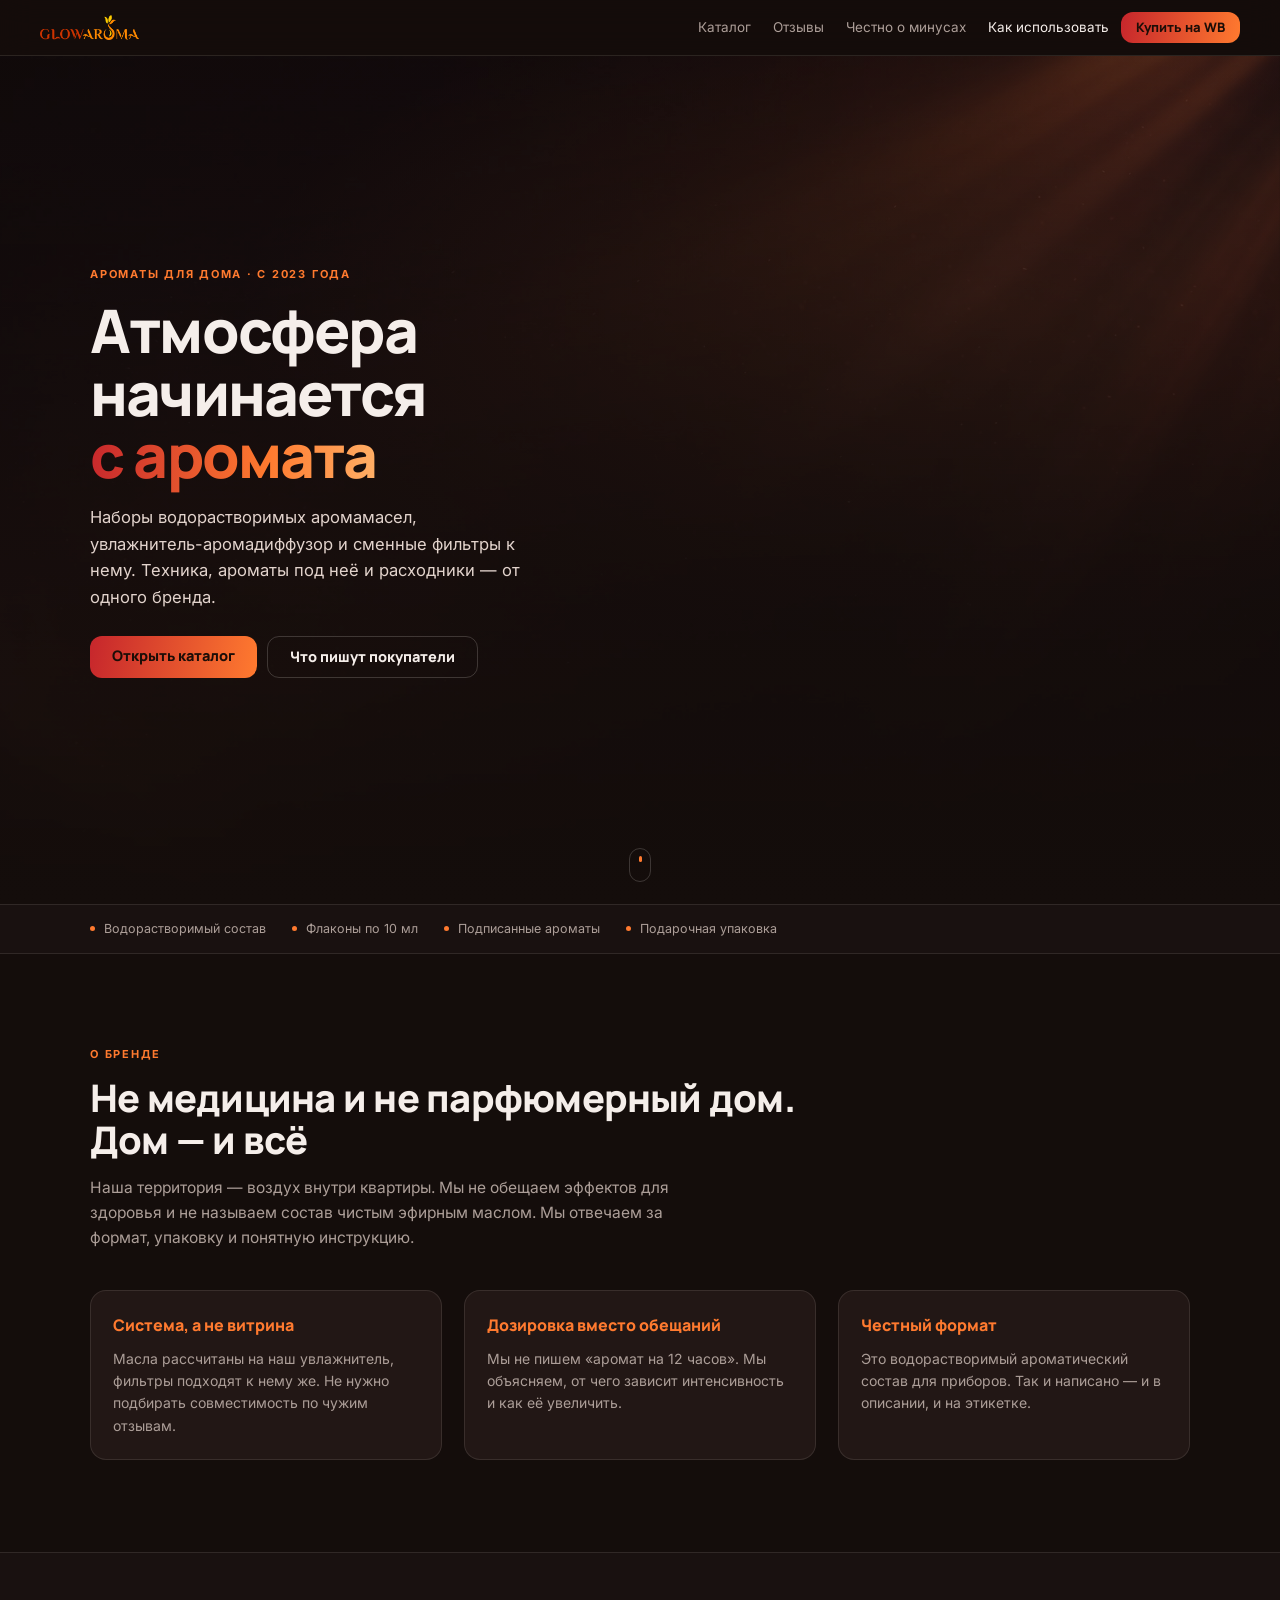
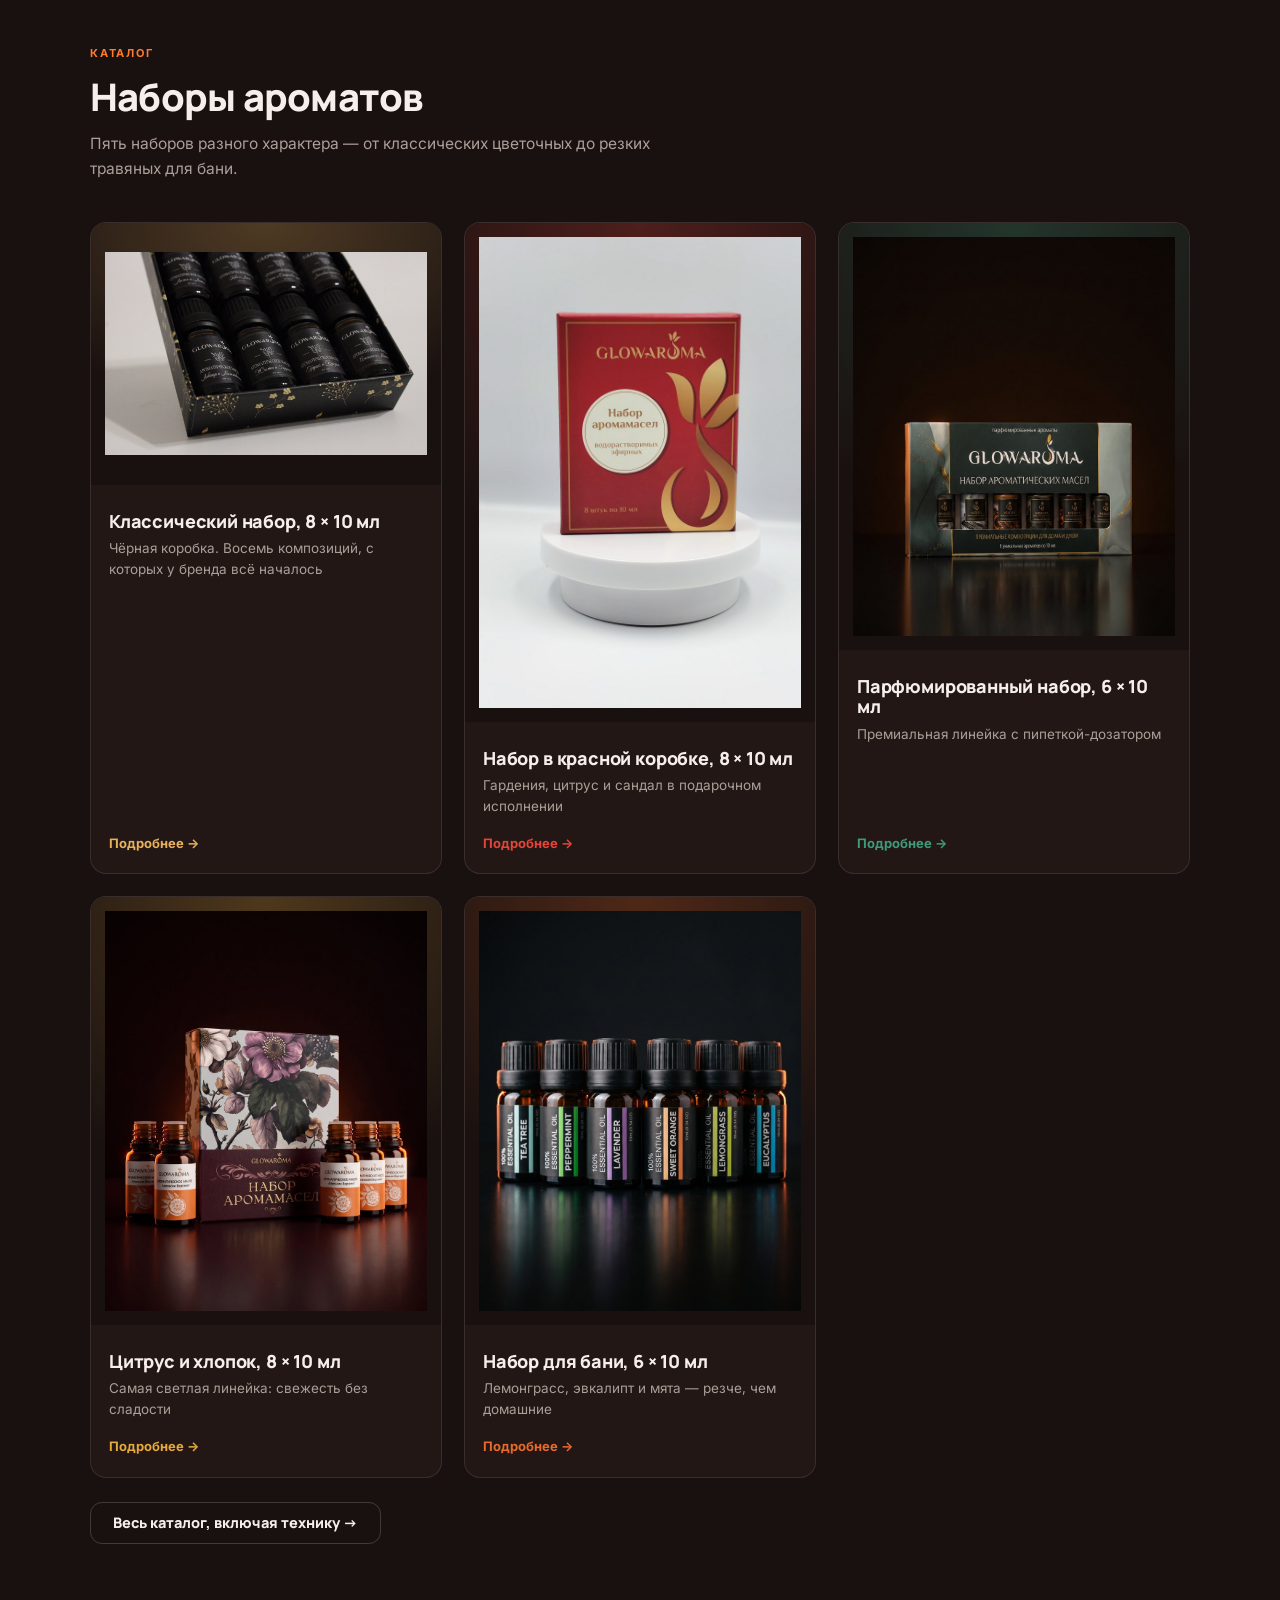
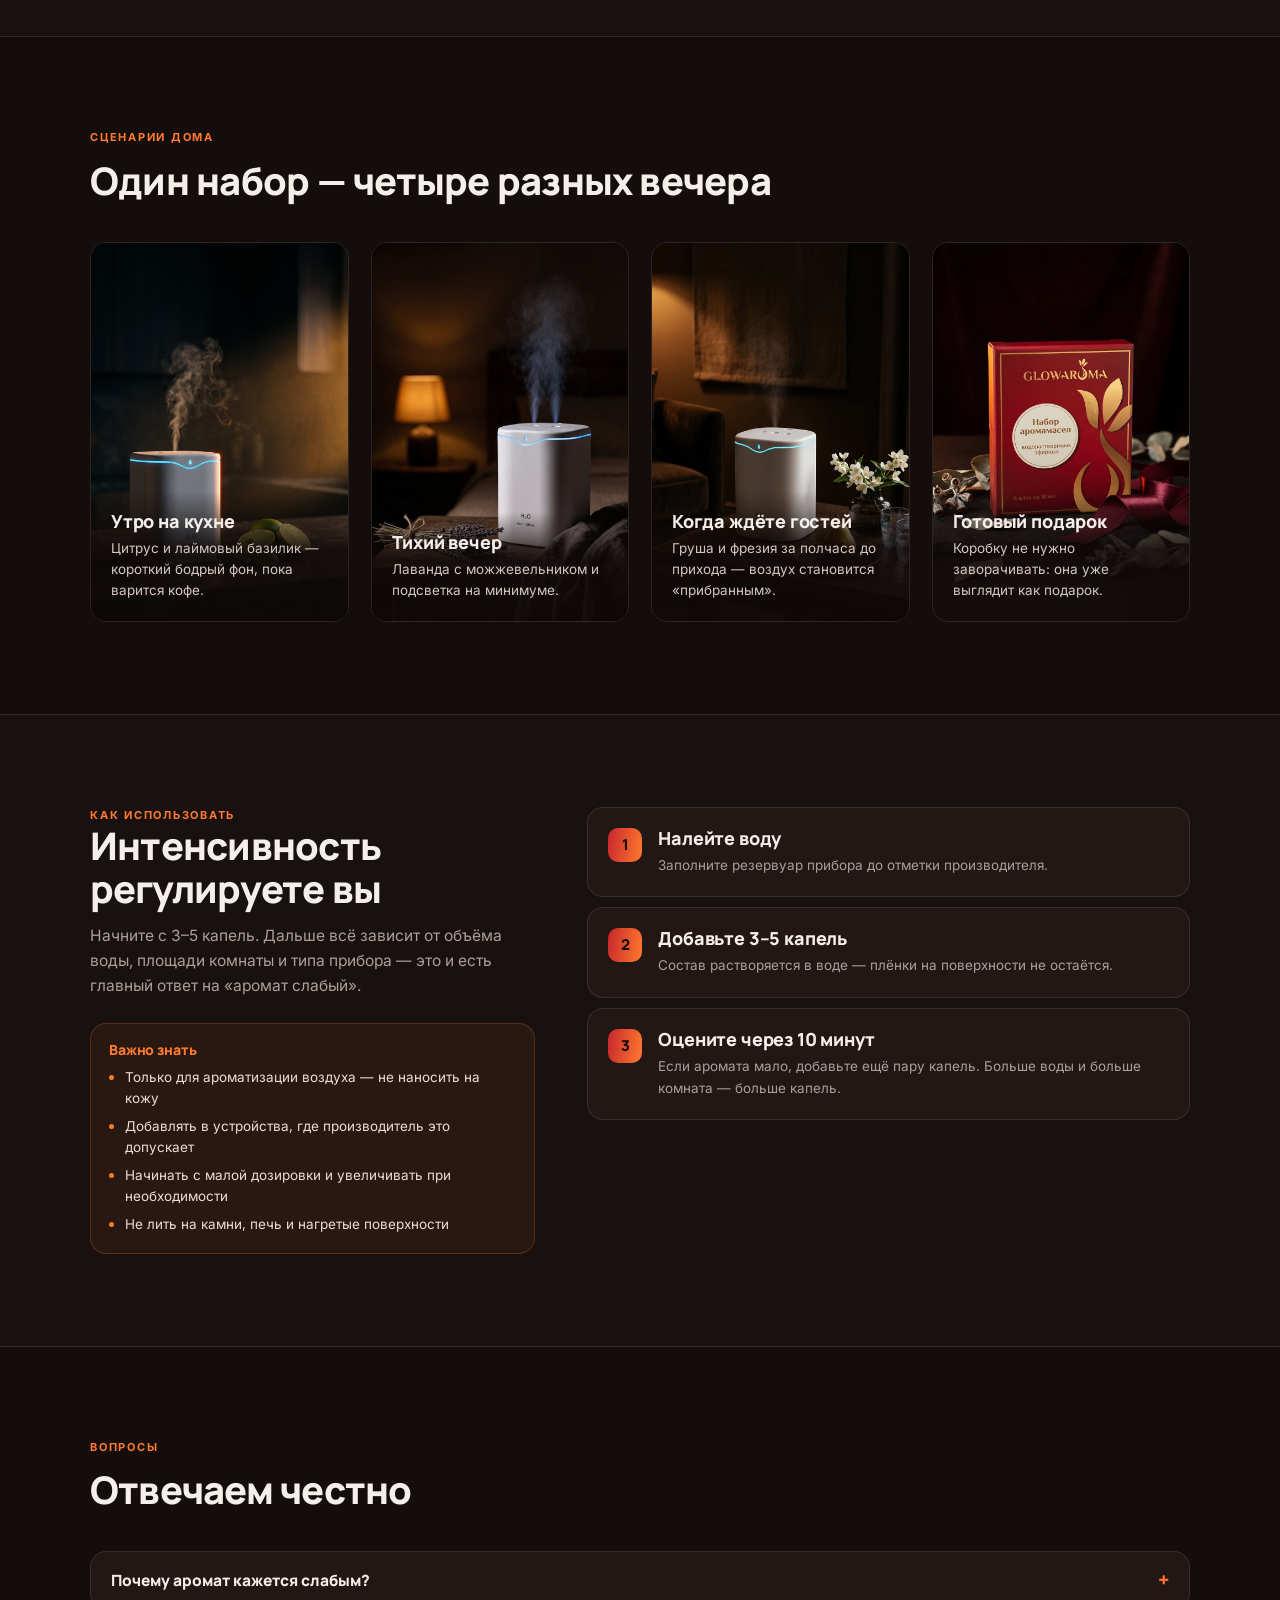
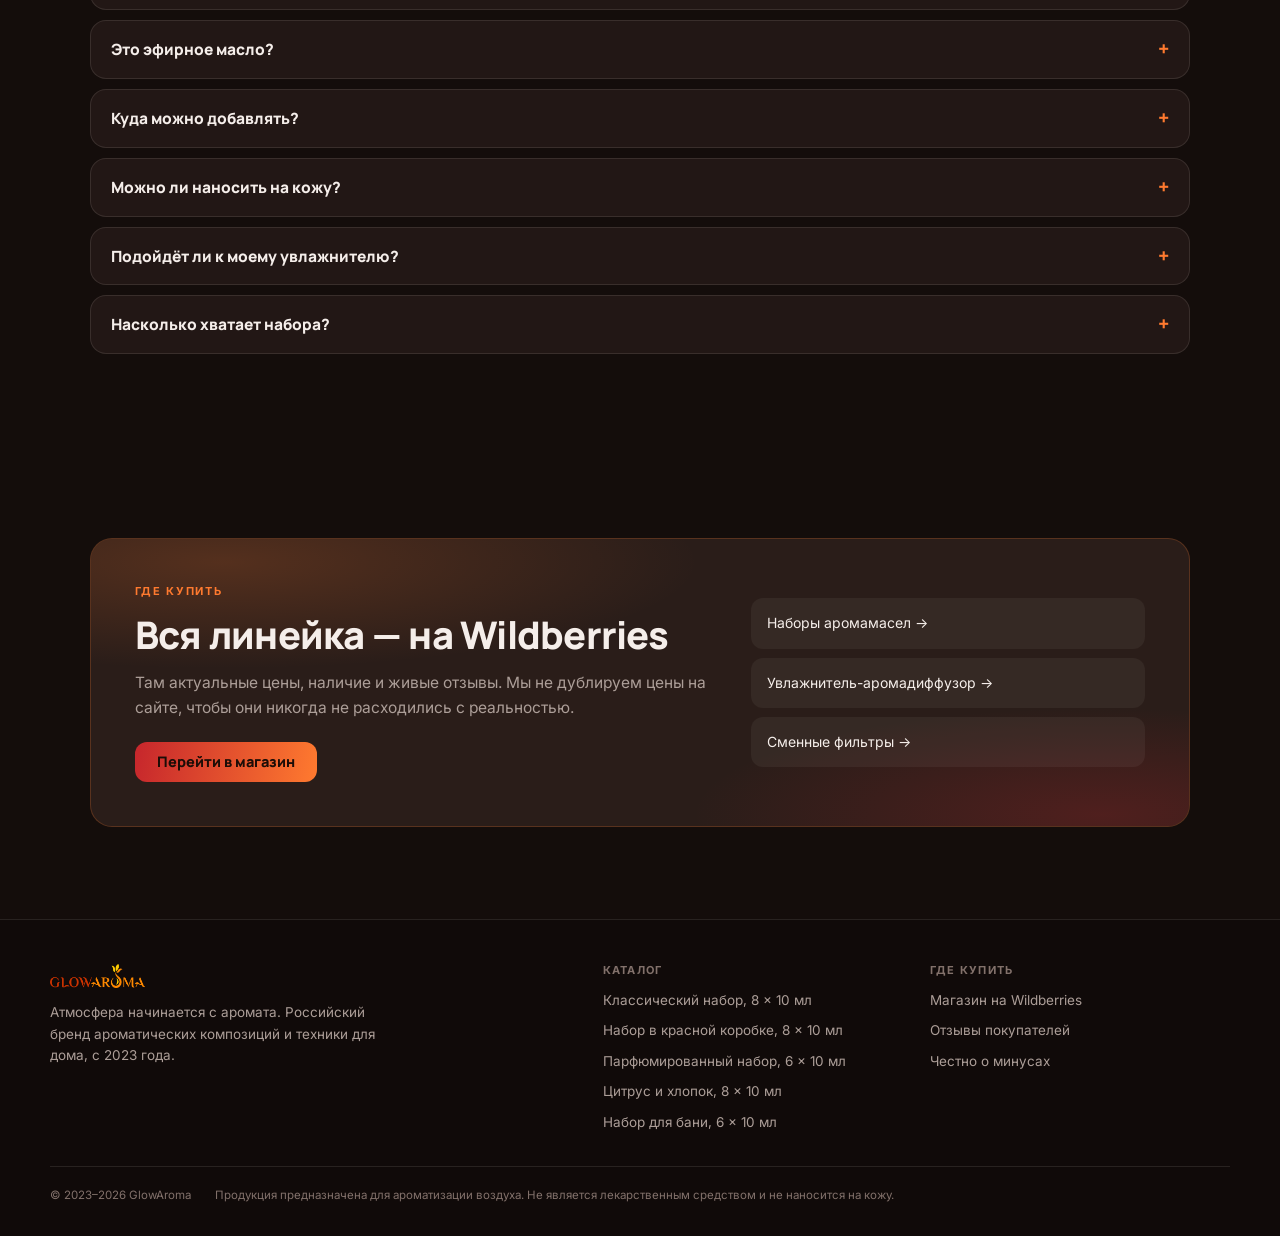
==== commit e7d725b8: "Add a failsafe so reveals never leave content hidden in throttled tabs" ====
--- a/index.html
+++ b/index.html
@@ -209,6 +209,6 @@
     средством и не наносится на кожу.</span>
   </div>
 </footer>
-<script src="assets/app.js?v=213ad016" defer></script>
+<script src="assets/app.js?v=a181e403" defer></script>
 </body>
 </html>
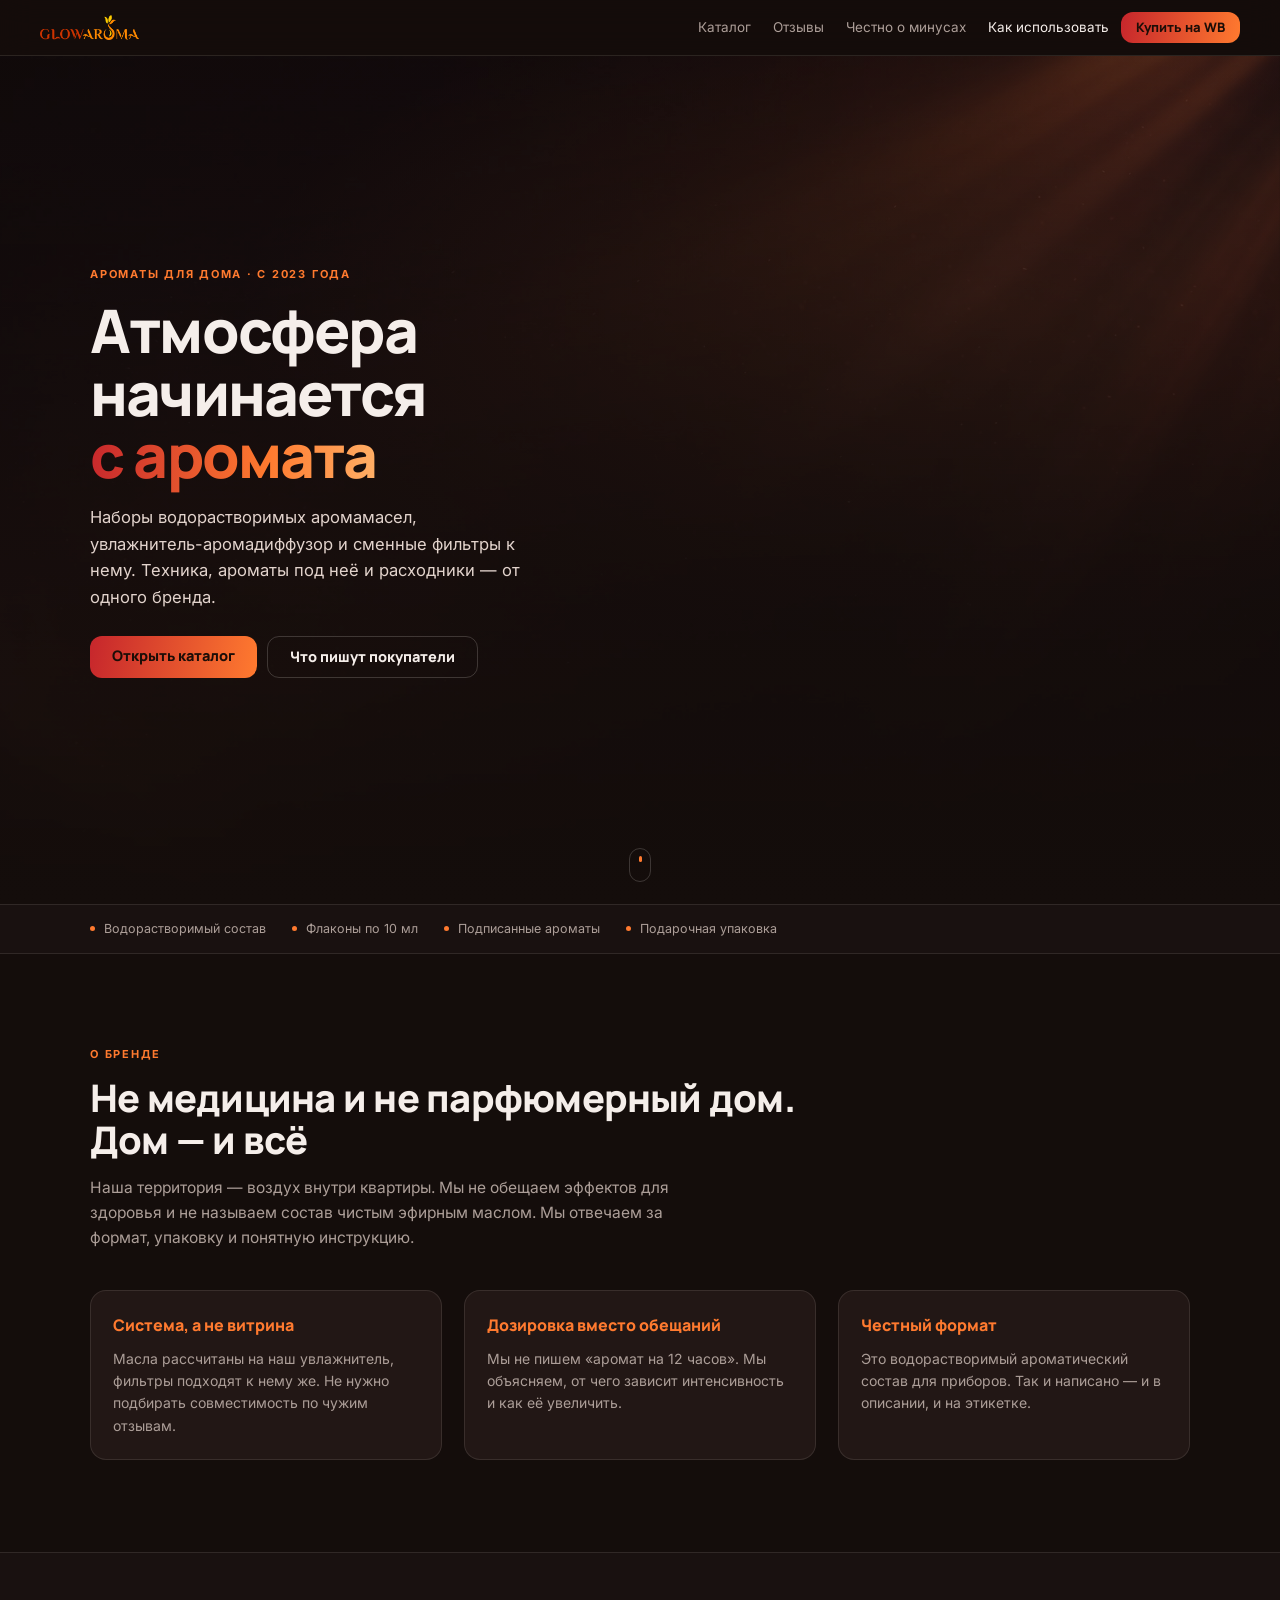
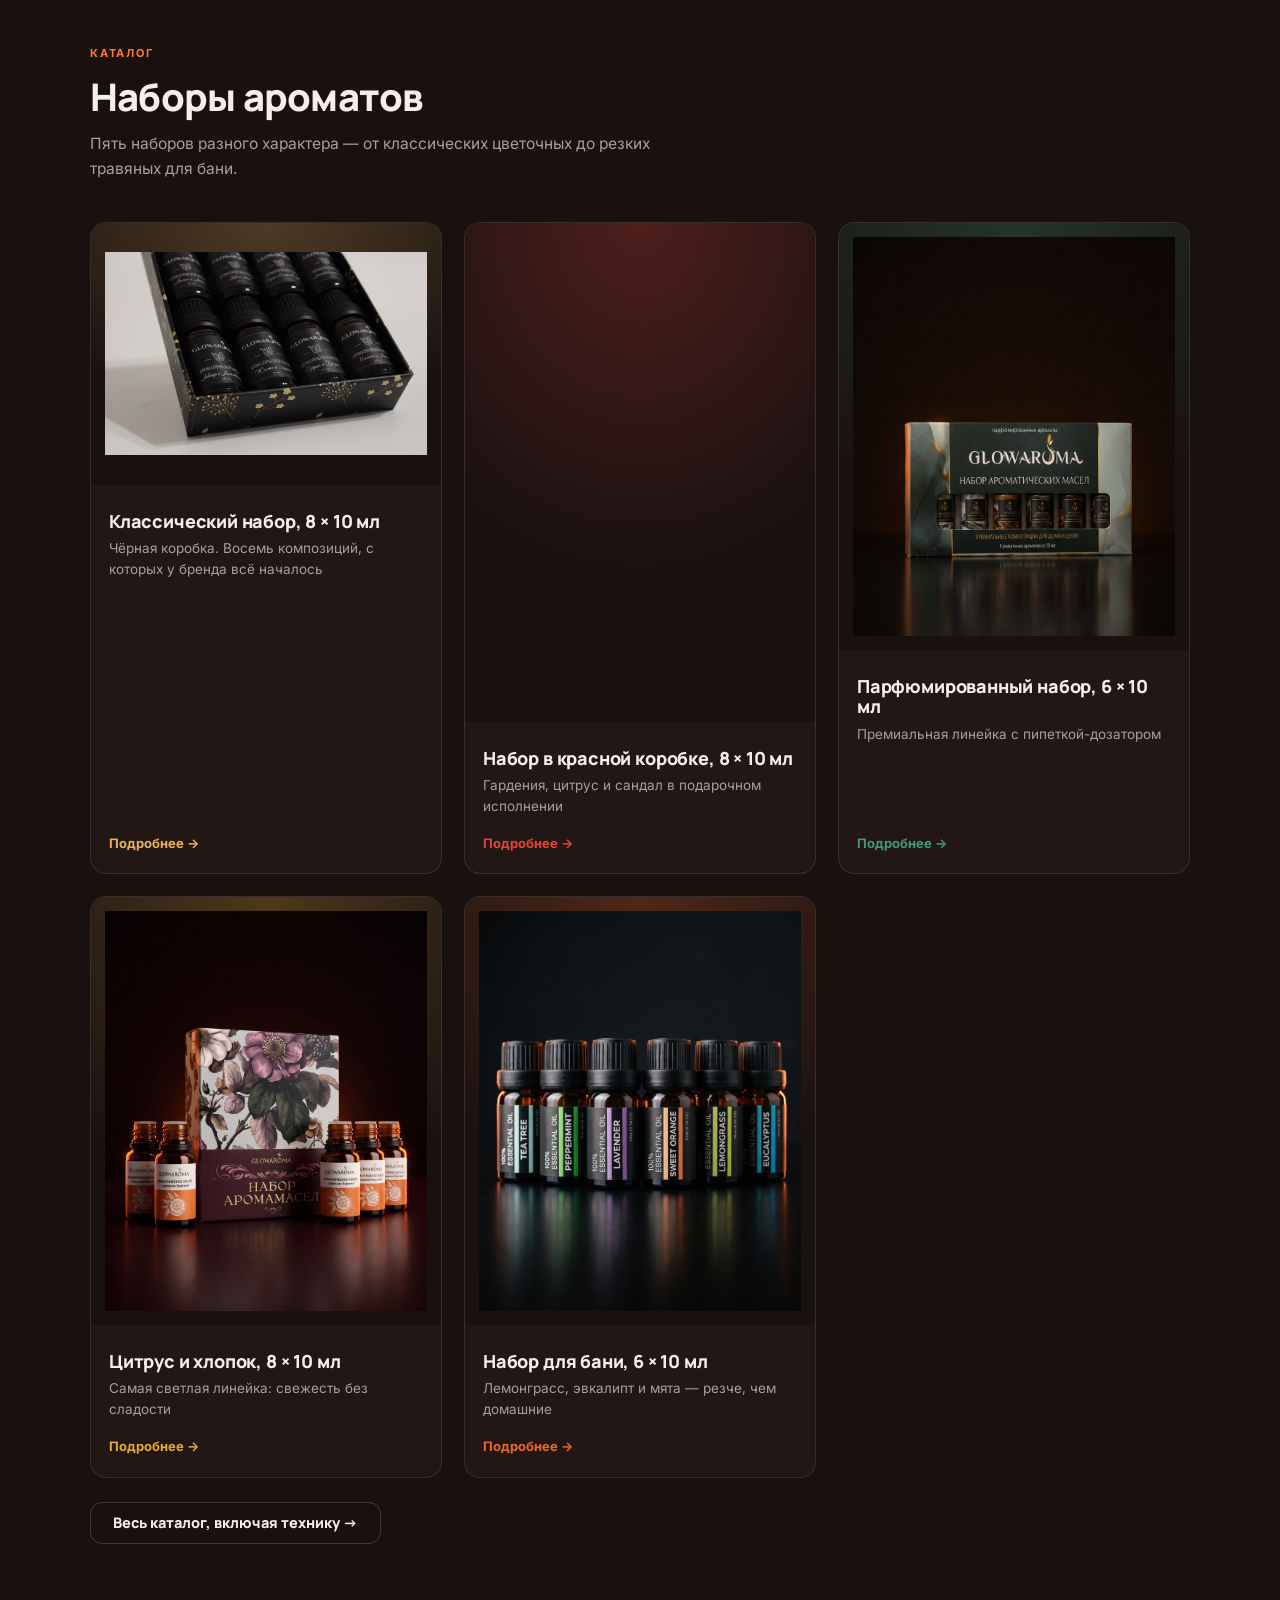
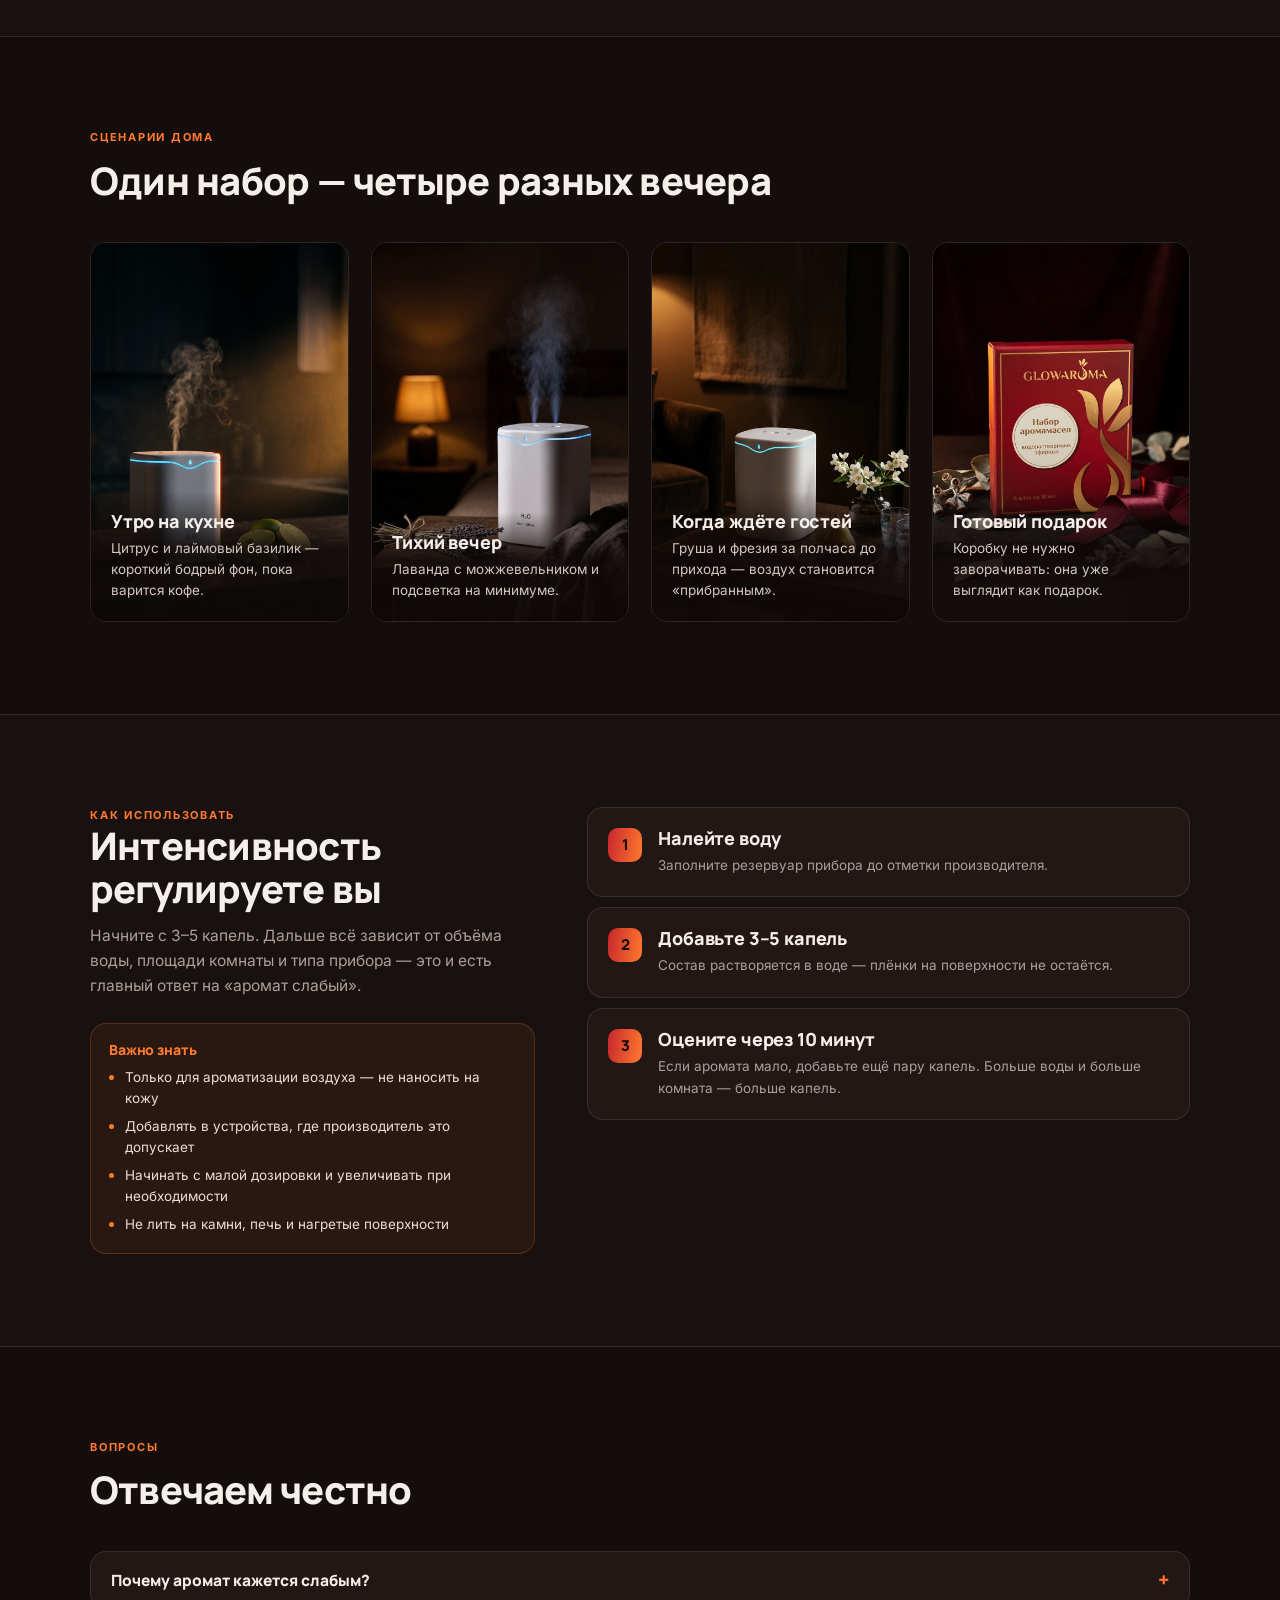
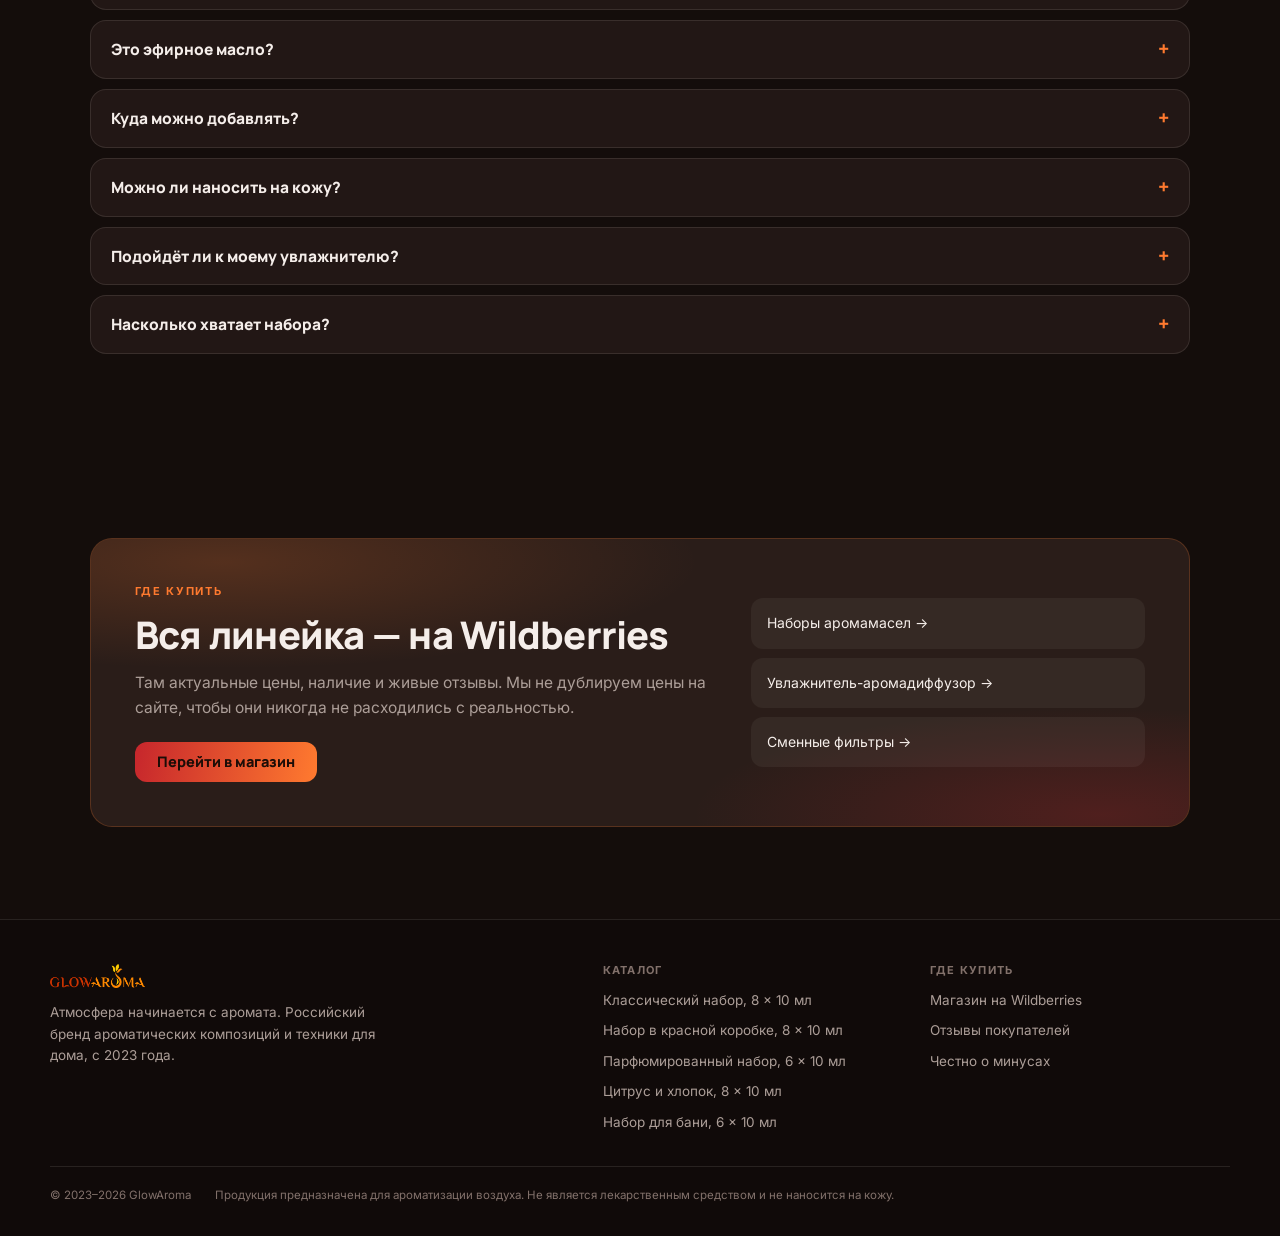
==== commit c996bfe8: "Move scroll reveals to pure CSS scroll-driven animation JS no longer controls whether content is vis" ====
--- a/index.html
+++ b/index.html
@@ -11,10 +11,9 @@
 <meta property="og:image" content="https://jiupaza.github.io/glowaroma/assets/gen/scene-gift.jpg">
 <meta name="twitter:card" content="summary_large_image">
 <meta name="theme-color" content="#140D0B">
-<script>document.documentElement.classList.add("js")</script>
 <link rel="icon" href="assets/favicon.svg" type="image/svg+xml">
 <link rel="preload" href="assets/fonts/Manrope-ExtraBold.woff2" as="font" type="font/woff2" crossorigin>
-<link rel="stylesheet" href="assets/style.css?v=1a6de1a5">
+<link rel="stylesheet" href="assets/style.css?v=ff3213d7">
 </head>
 <body>
 <a class="skip" href="#main">К содержимому</a>
@@ -209,6 +208,6 @@
     средством и не наносится на кожу.</span>
   </div>
 </footer>
-<script src="assets/app.js?v=a181e403" defer></script>
+<script src="assets/app.js?v=d538d139" defer></script>
 </body>
 </html>
--- a/assets/style.css
+++ b/assets/style.css
@@ -265,11 +265,20 @@
 .ftr-links a:hover{color:var(--accent)}
 .ftr-legal{max-width:var(--col);margin:32px auto 0;padding-top:20px;border-top:1px solid var(--line);display:grid;gap:8px;font-size:11.5px;color:var(--dim);line-height:1.55}
 
-/* ── появление ── */
-/* прячем только если JS жив — иначе контент виден всегда */
-.js .reveal{opacity:0;transform:translateY(16px);transition:opacity .6s ease,transform .6s ease}
-.js .reveal.in{opacity:1;transform:none}
-@media (prefers-reduced-motion:reduce){.js .reveal{opacity:1;transform:none;transition:none}}
+/* ── появление при скролле ──
+   Чистый CSS: где браузер умеет scroll-driven анимации — блоки всплывают,
+   где не умеет — просто видны сразу. JS в этом не участвует, поэтому
+   контент не может остаться невидимым. */
+@keyframes rise{from{opacity:0;transform:translateY(18px)}to{opacity:1;transform:none}}
+@supports (animation-timeline: view()){
+  @media (prefers-reduced-motion:no-preference){
+    .reveal{
+      animation:rise linear both;
+      animation-timeline:view();
+      animation-range:entry 0% cover 22%;
+    }
+  }
+}
 
 /* ═══ планшет ═══ */
 @media (min-width:640px){
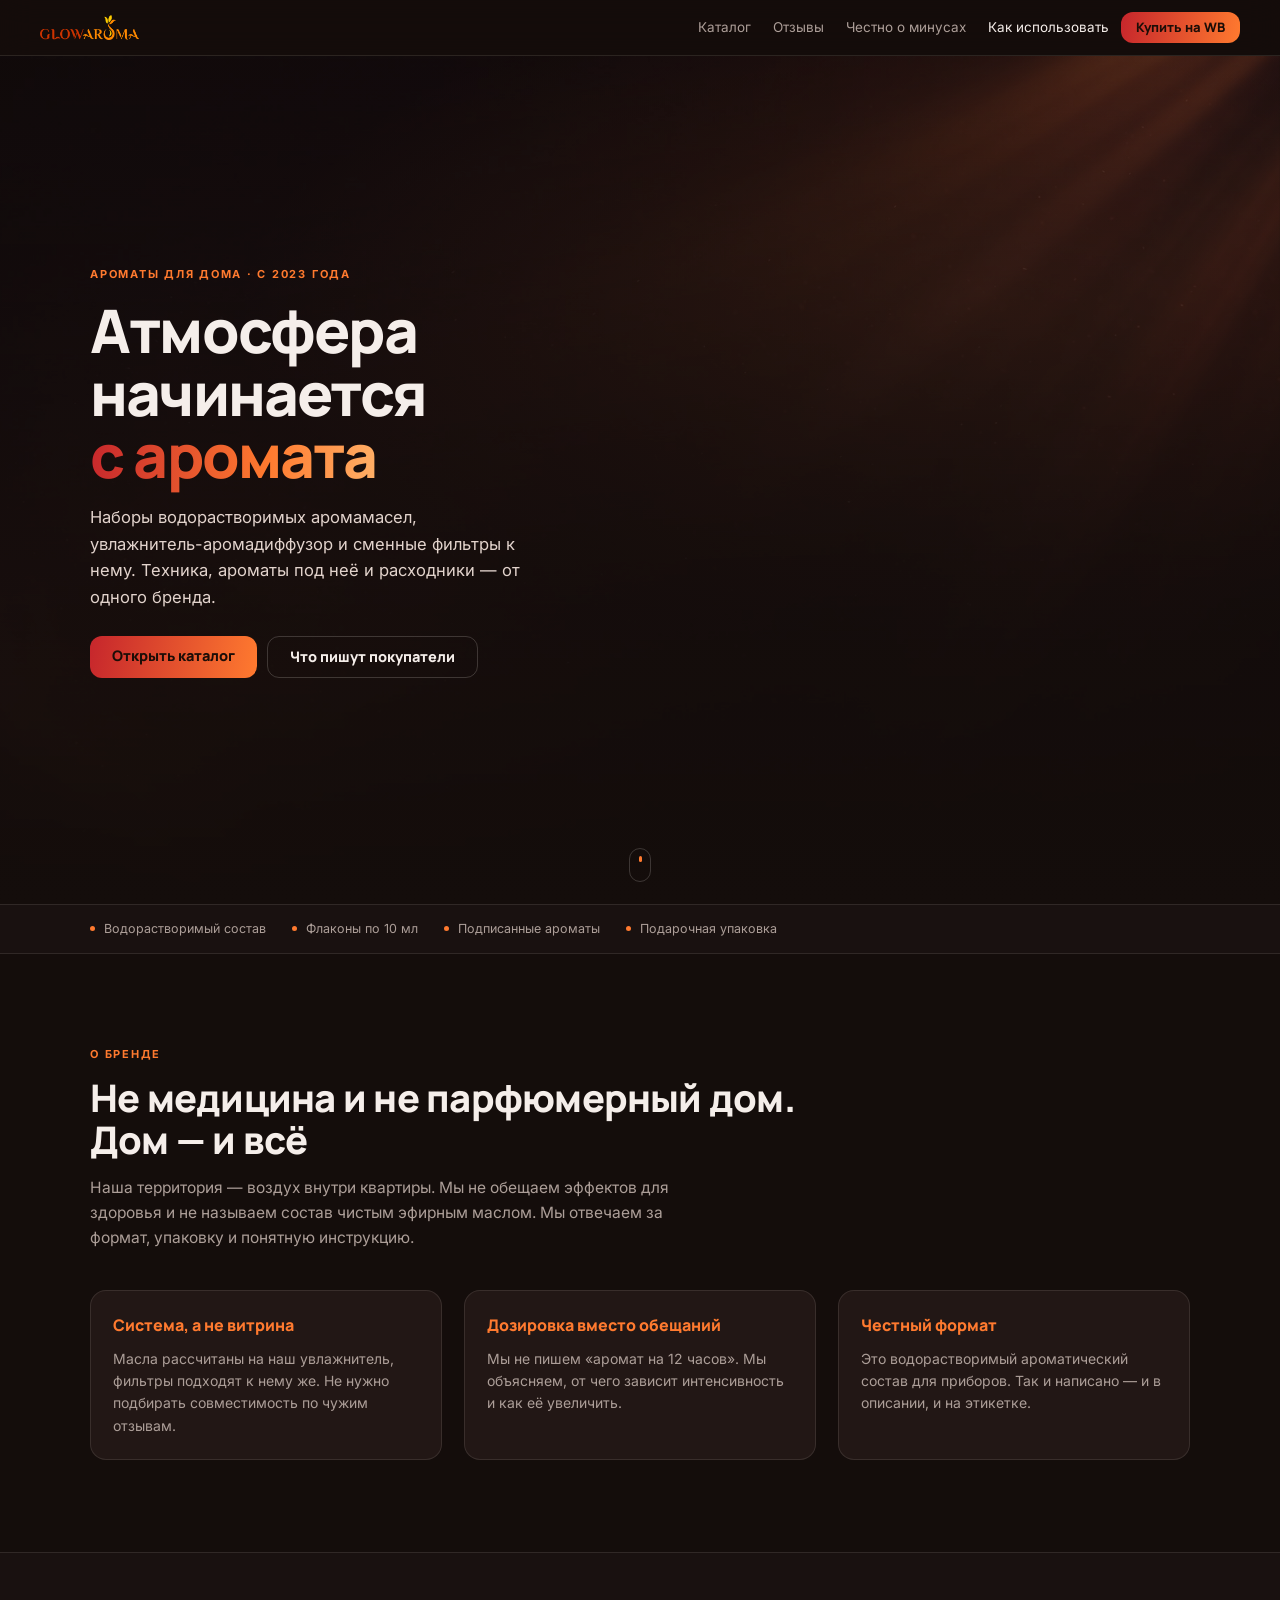
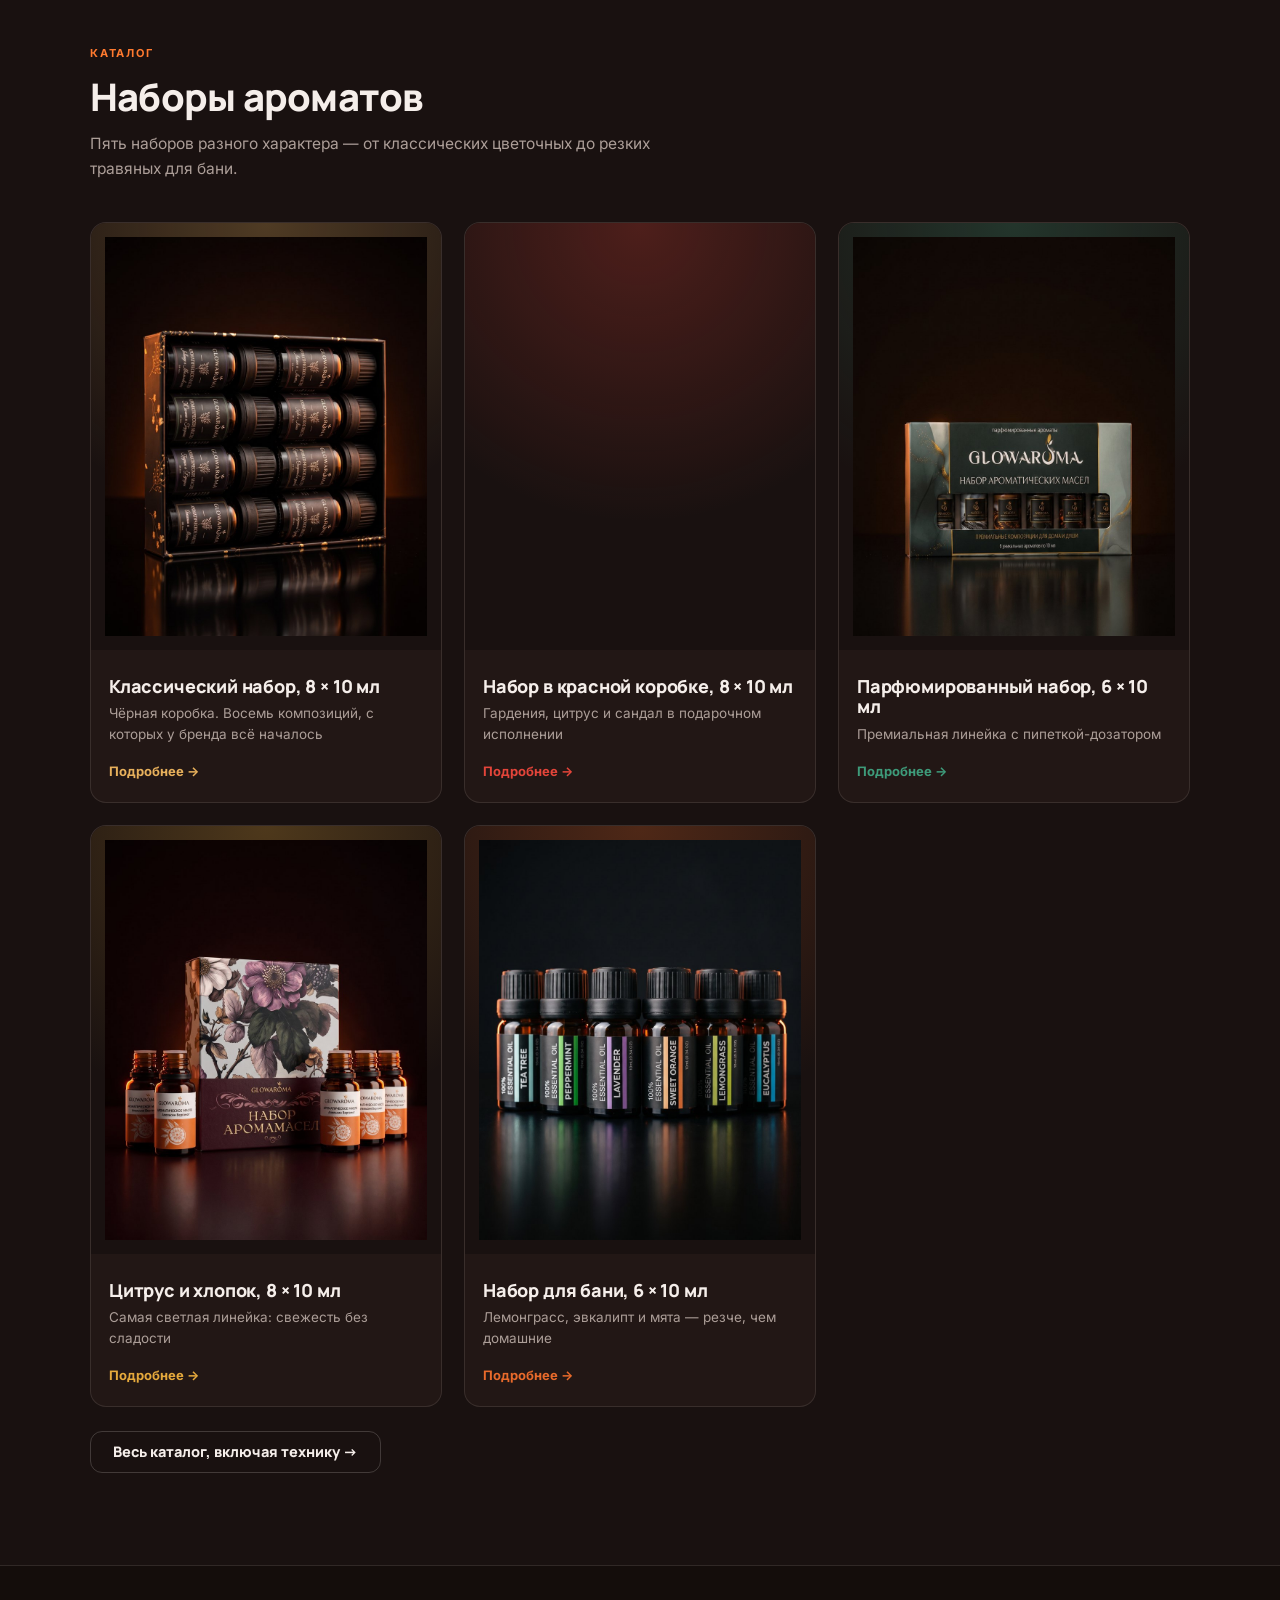
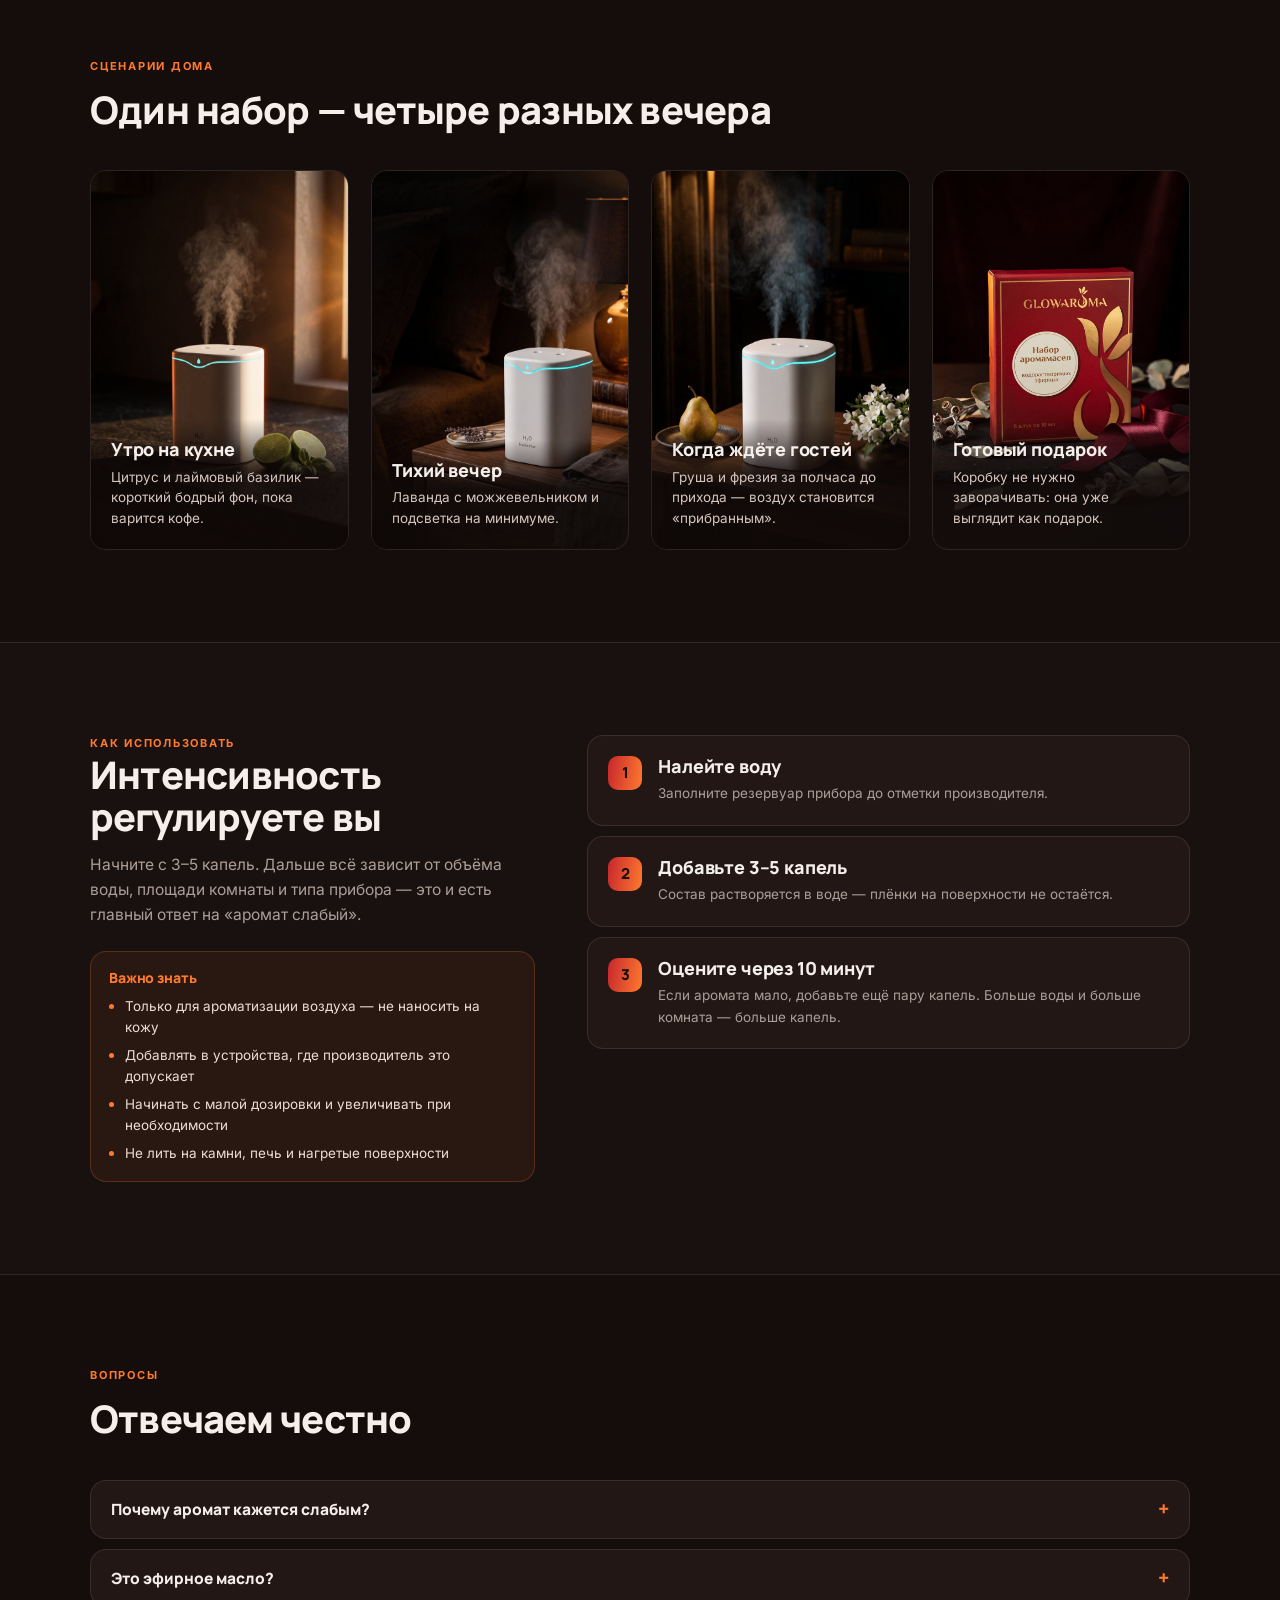
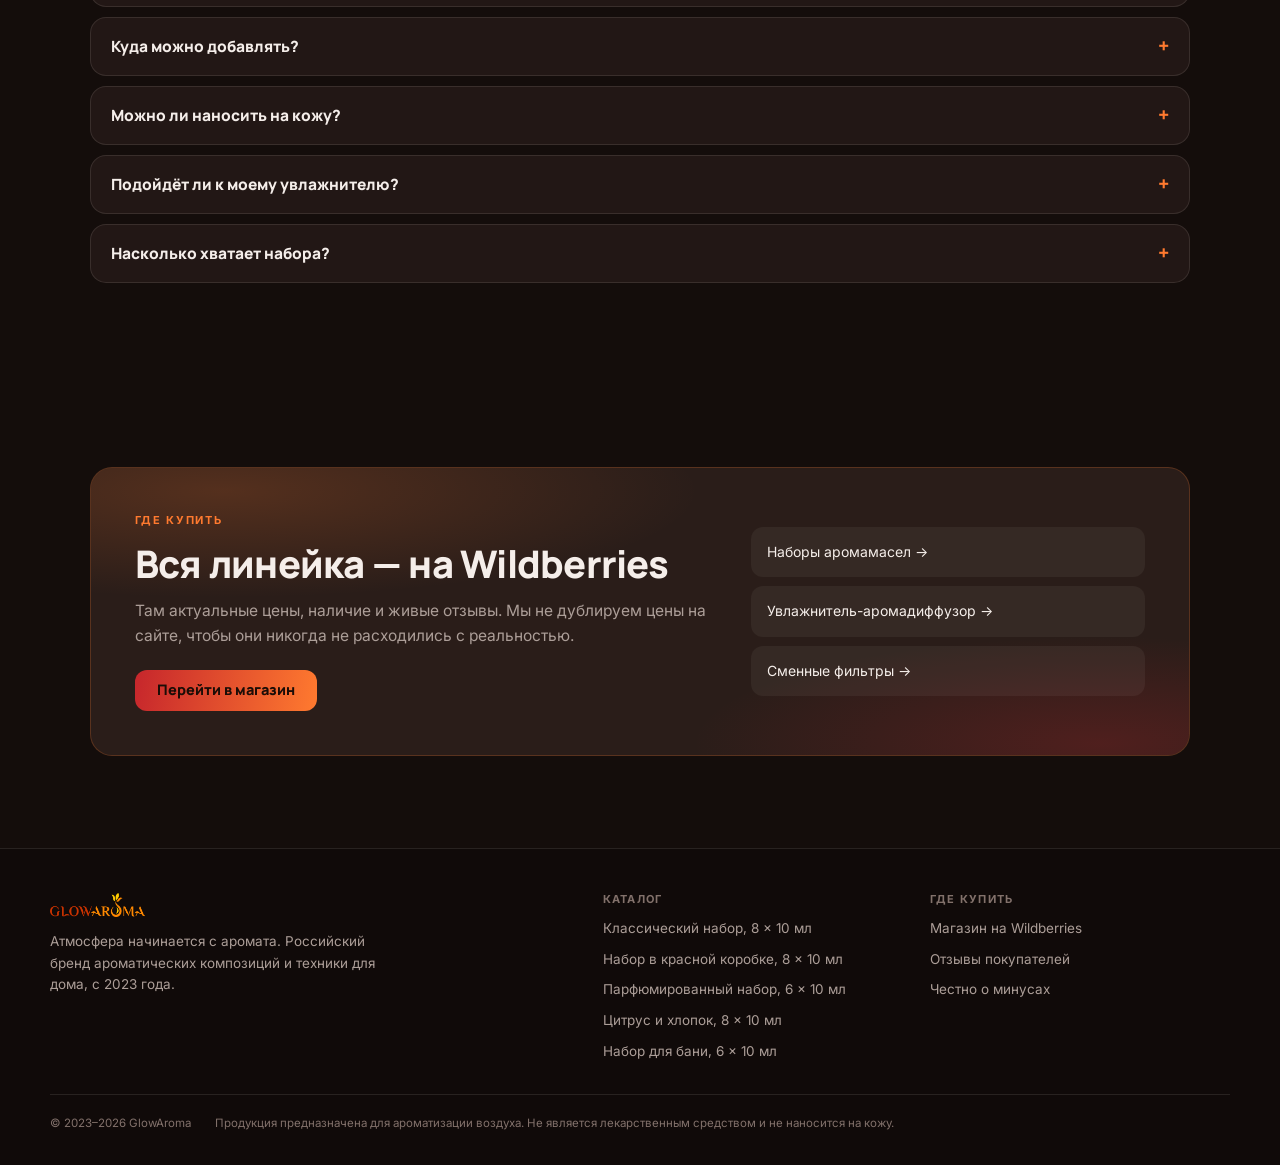
==== commit 426077f9: "Restyle every product shot and fix the mist openings All eight products now share one studio look: w" ====
--- a/index.html
+++ b/index.html
@@ -13,7 +13,7 @@
 <meta name="theme-color" content="#140D0B">
 <link rel="icon" href="assets/favicon.svg" type="image/svg+xml">
 <link rel="preload" href="assets/fonts/Manrope-ExtraBold.woff2" as="font" type="font/woff2" crossorigin>
-<link rel="stylesheet" href="assets/style.css?v=ff3213d7">
+<link rel="stylesheet" href="assets/style.css?v=fc5b8623">
 </head>
 <body>
 <a class="skip" href="#main">К содержимому</a>
@@ -82,11 +82,11 @@
     </div>
     <div class="pcs">
       <a class="pc reveal" href="tovar/nabor-8-klassika.html" style="--a:#E8B15C;--a2:#B8863A">
-        <div class="pc-img"><img src="assets/img/black-box-a.jpg" alt="Классический набор, 8 × 10 мл" loading="lazy" decoding="async"></div>
+        <div class="pc-img"><img src="assets/img/p-black8.jpg" alt="Классический набор, 8 × 10 мл" loading="lazy" decoding="async"></div>
         <div class="pc-txt"><h3>Классический набор, 8 × 10 мл</h3><p>Чёрная коробка. Восемь композиций, с которых у бренда всё началось</p><span class="pc-go">Подробнее</span></div>
       </a>
       <a class="pc reveal" href="tovar/nabor-8-krasnyy.html" style="--a:#E4453A;--a2:#A81E24">
-        <div class="pc-img"><img src="assets/img/set8-box-front.jpg" alt="Набор в красной коробке, 8 × 10 мл" loading="lazy" decoding="async"></div>
+        <div class="pc-img"><img src="assets/img/p-red8.jpg" alt="Набор в красной коробке, 8 × 10 мл" loading="lazy" decoding="async"></div>
         <div class="pc-txt"><h3>Набор в красной коробке, 8 × 10 мл</h3><p>Гардения, цитрус и сандал в подарочном исполнении</p><span class="pc-go">Подробнее</span></div>
       </a>
       <a class="pc reveal" href="tovar/nabor-6-parfyum.html" style="--a:#3E9B7A;--a2:#1F6350">
@@ -208,6 +208,6 @@
     средством и не наносится на кожу.</span>
   </div>
 </footer>
-<script src="assets/app.js?v=d538d139" defer></script>
+<script src="assets/app.js?v=4de236f7" defer></script>
 </body>
 </html>
--- a/assets/style.css
+++ b/assets/style.css
@@ -217,7 +217,7 @@
 .facts dd{font-size:13.5px;text-align:right;color:var(--text)}
 
 .ga{display:grid;grid-template-columns:repeat(2,1fr);gap:10px}
-.ga-item{border-radius:12px;overflow:hidden;border:1px solid var(--line);background:var(--ink-2);aspect-ratio:1;padding:0}
+.ga-item{border-radius:12px;overflow:hidden;border:1px solid var(--line);background:var(--ink-2);aspect-ratio:4/3;padding:0}
 .ga-item img{width:100%;height:100%;object-fit:cover;transition:transform .5s}
 .ga-item:hover img{transform:scale(1.06)}
 
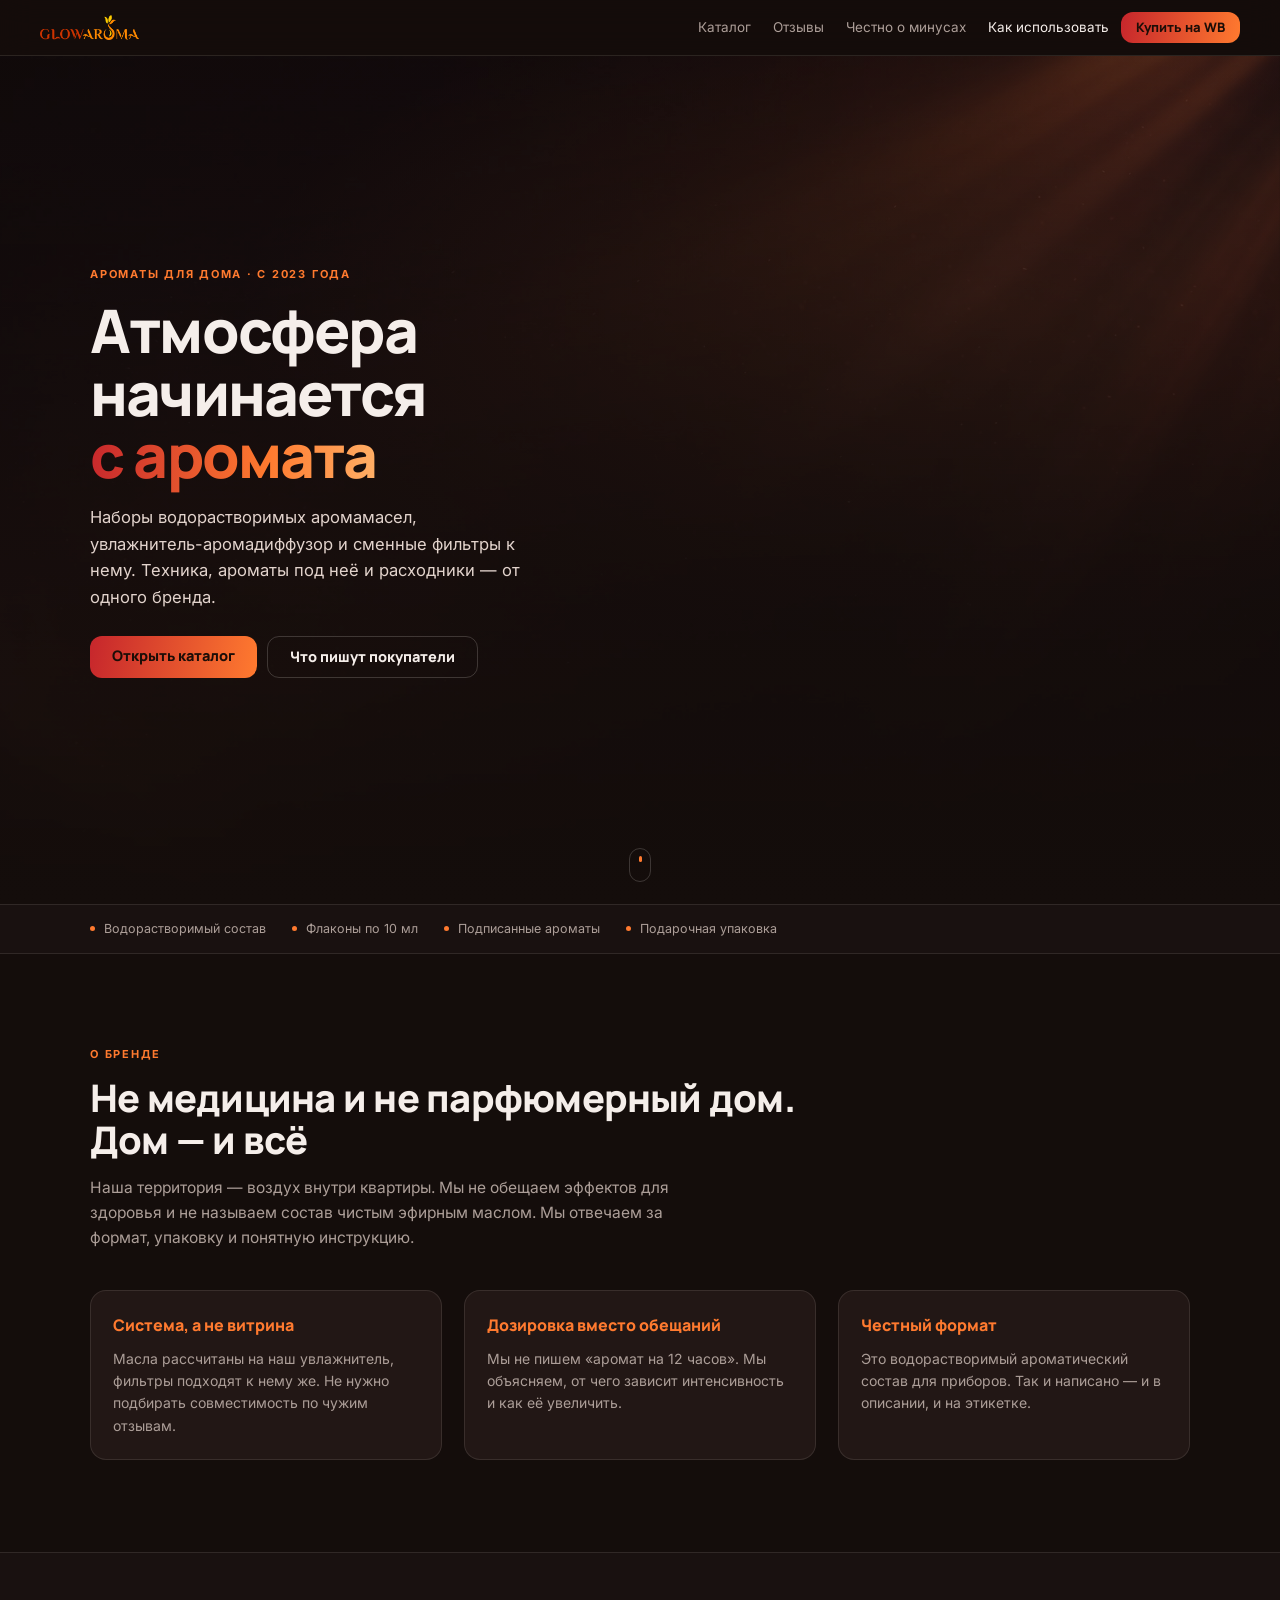
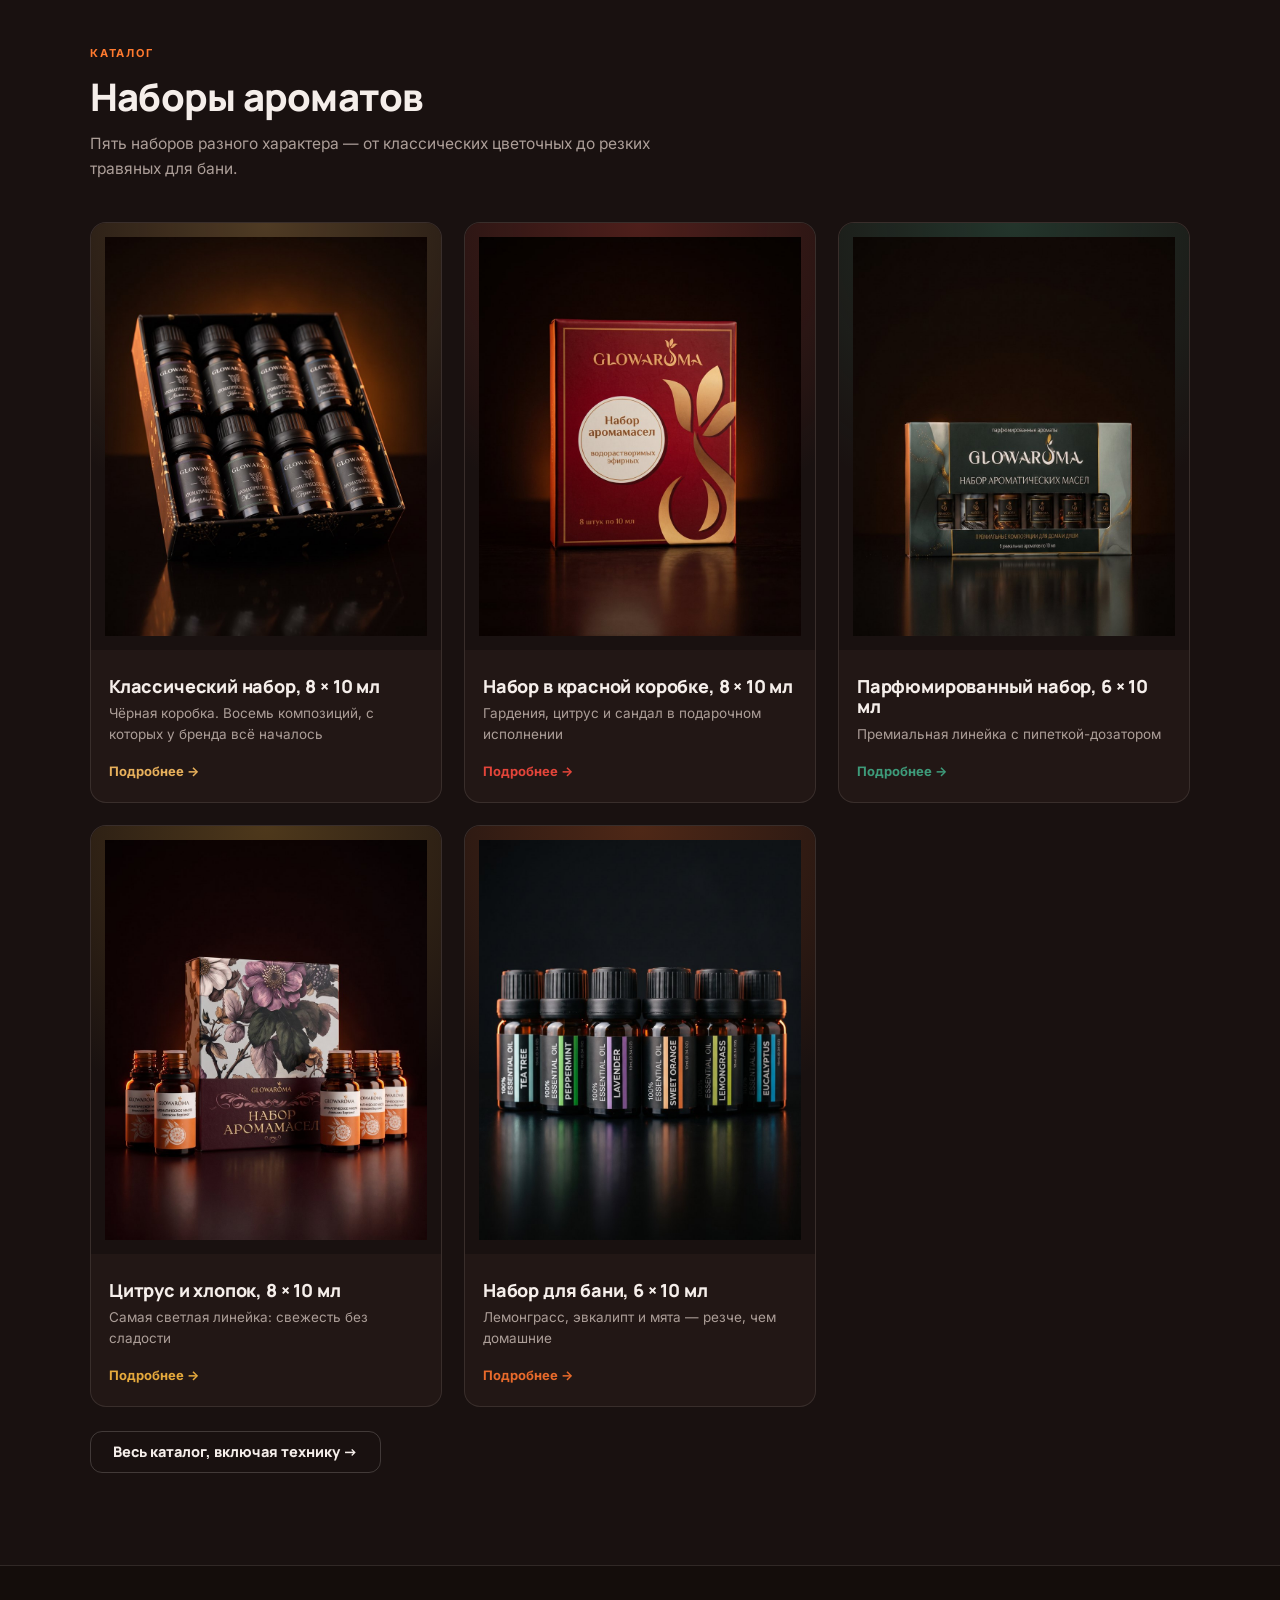
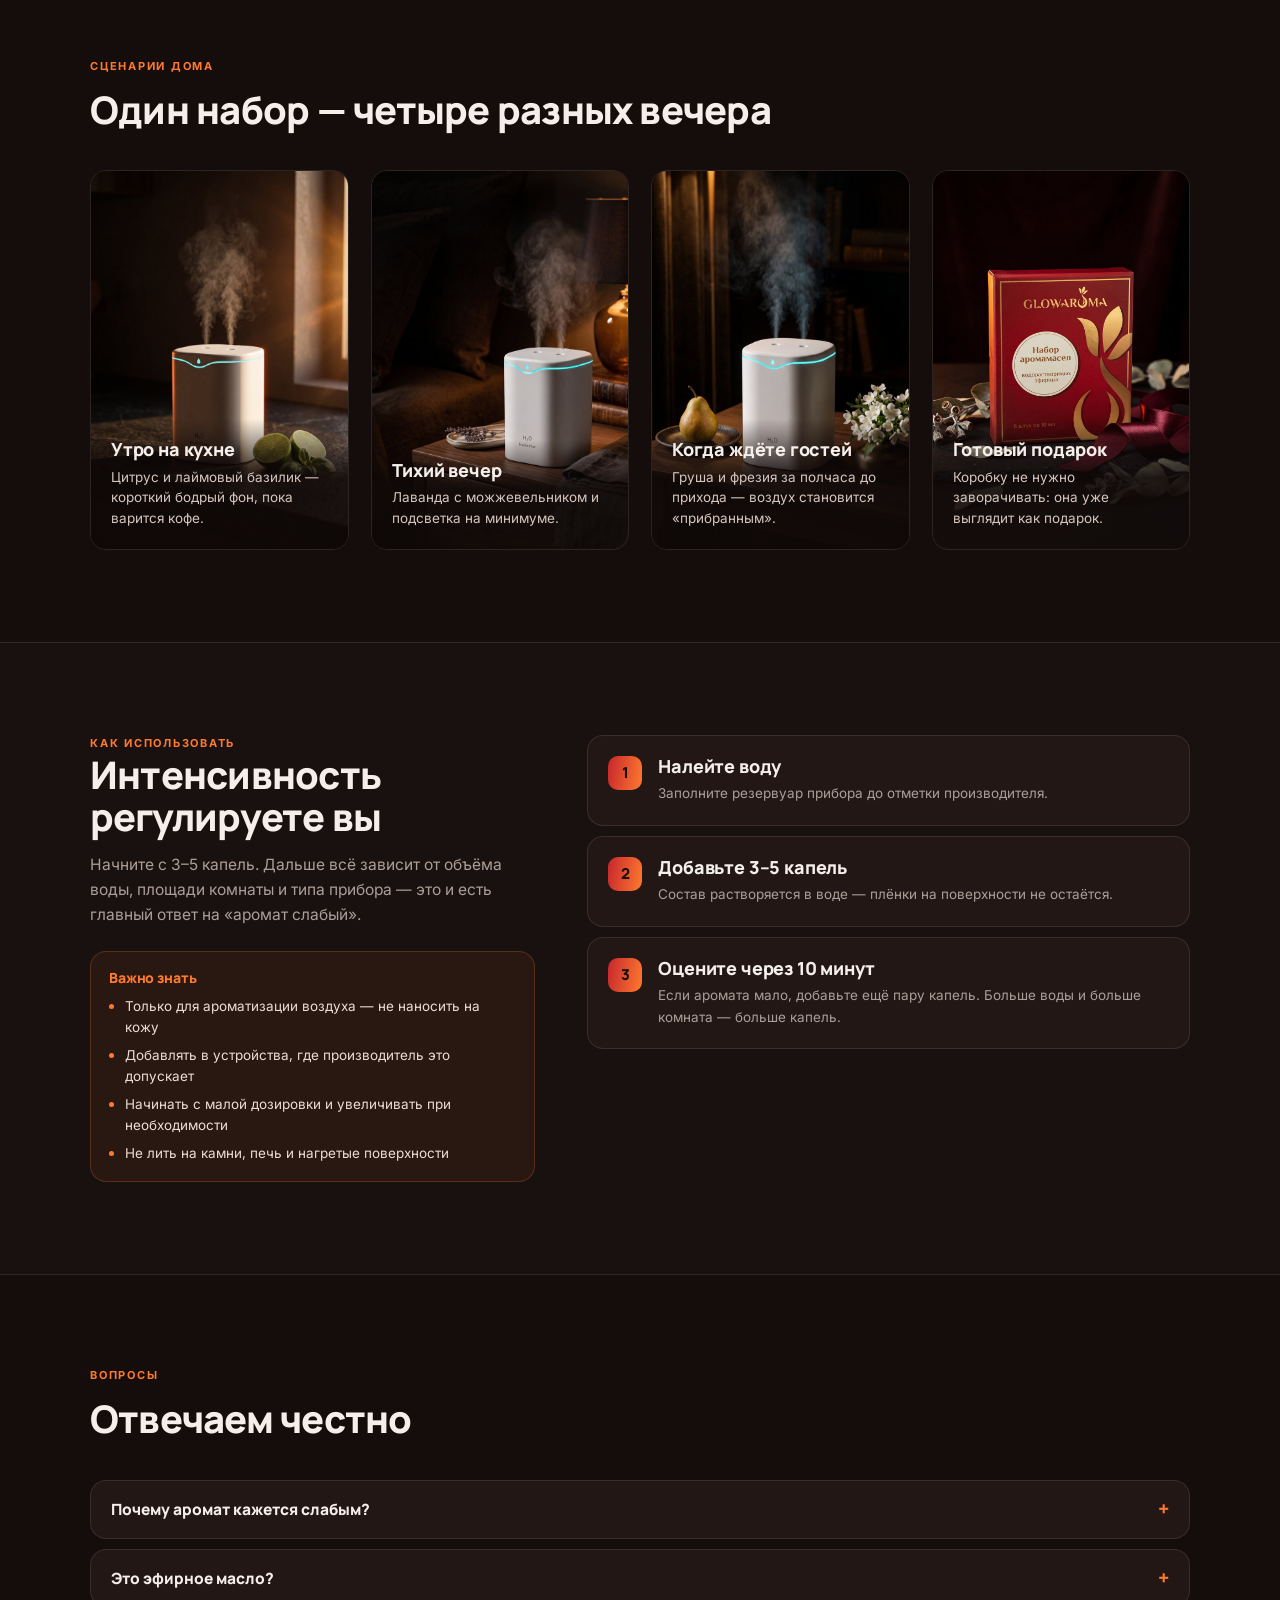
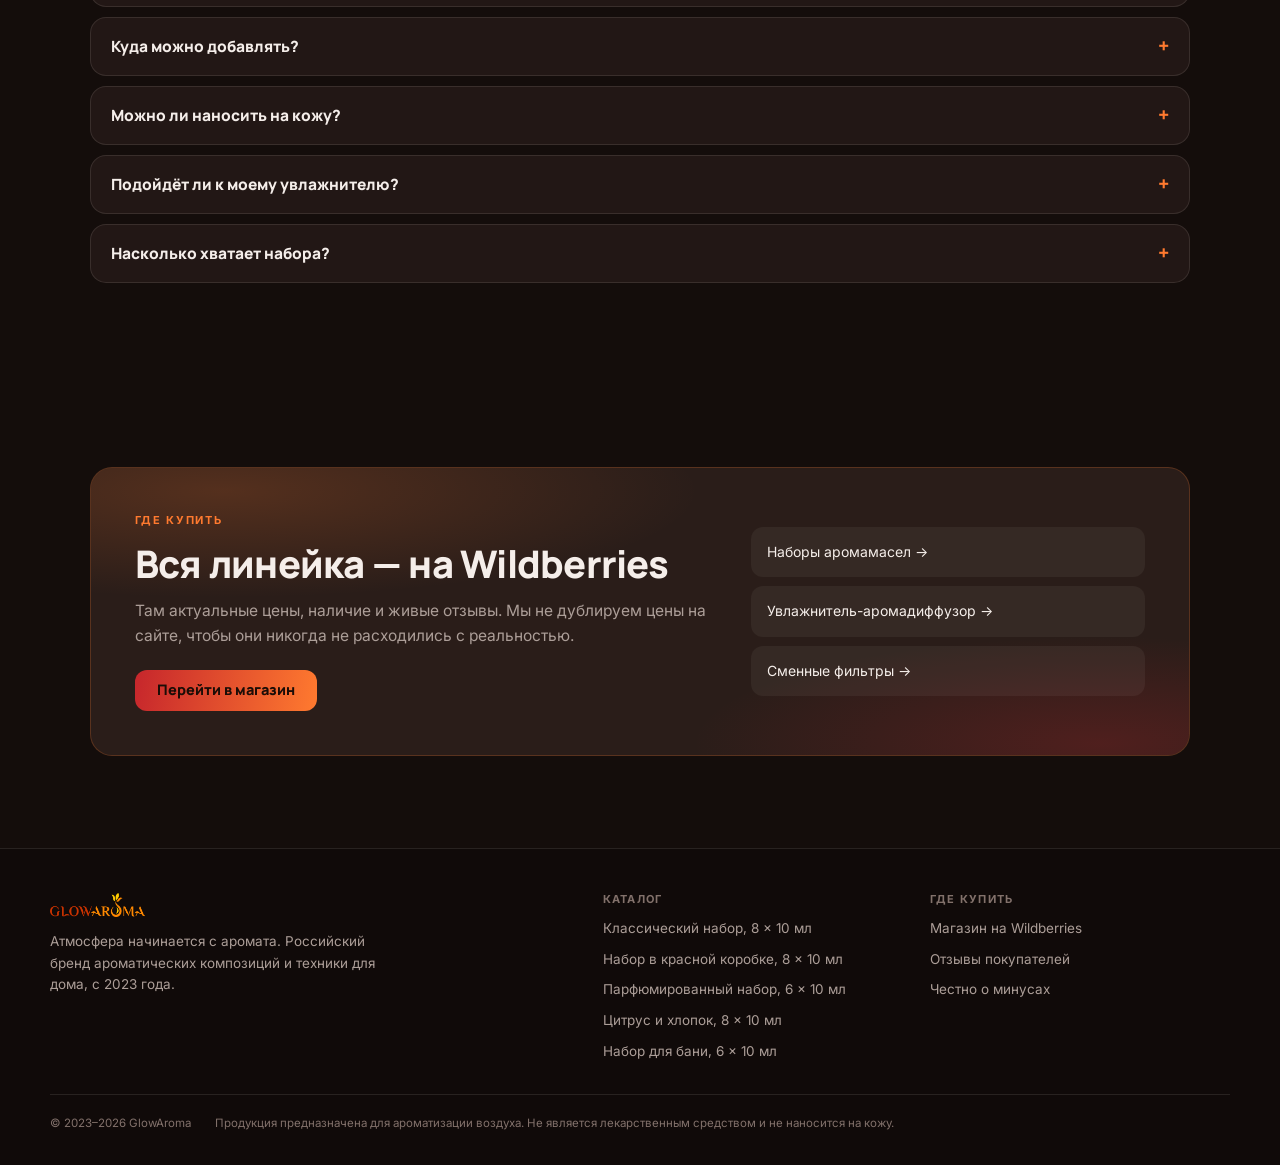
==== commit 51f3a516: "Stand the bottles up, square off the humidifier, cut stray gallery shots The black set was shot with" ====
--- a/index.html
+++ b/index.html
@@ -13,7 +13,7 @@
 <meta name="theme-color" content="#140D0B">
 <link rel="icon" href="assets/favicon.svg" type="image/svg+xml">
 <link rel="preload" href="assets/fonts/Manrope-ExtraBold.woff2" as="font" type="font/woff2" crossorigin>
-<link rel="stylesheet" href="assets/style.css?v=fc5b8623">
+<link rel="stylesheet" href="assets/style.css?v=cecf088e">
 </head>
 <body>
 <a class="skip" href="#main">К содержимому</a>
--- a/assets/style.css
+++ b/assets/style.css
@@ -216,7 +216,7 @@
 .facts dt{font-size:13px;color:var(--dim)}
 .facts dd{font-size:13.5px;text-align:right;color:var(--text)}
 
-.ga{display:grid;grid-template-columns:repeat(2,1fr);gap:10px}
+.ga{display:grid;grid-template-columns:repeat(auto-fit,minmax(230px,1fr));gap:12px}
 .ga-item{border-radius:12px;overflow:hidden;border:1px solid var(--line);background:var(--ink-2);aspect-ratio:4/3;padding:0}
 .ga-item img{width:100%;height:100%;object-fit:cover;transition:transform .5s}
 .ga-item:hover img{transform:scale(1.06)}
@@ -284,7 +284,6 @@
 @media (min-width:640px){
   body{font-size:15.5px}
   .vals,.pcs,.scenes,.rvs{grid-template-columns:repeat(2,1fr)}
-  .ga{grid-template-columns:repeat(4,1fr)}
   .ftr-grid{grid-template-columns:1.4fr .8fr .8fr}
   .ftr-legal{grid-template-columns:auto 1fr;gap:24px;justify-content:space-between}
   .buy{grid-template-columns:1.2fr .8fr;align-items:center}
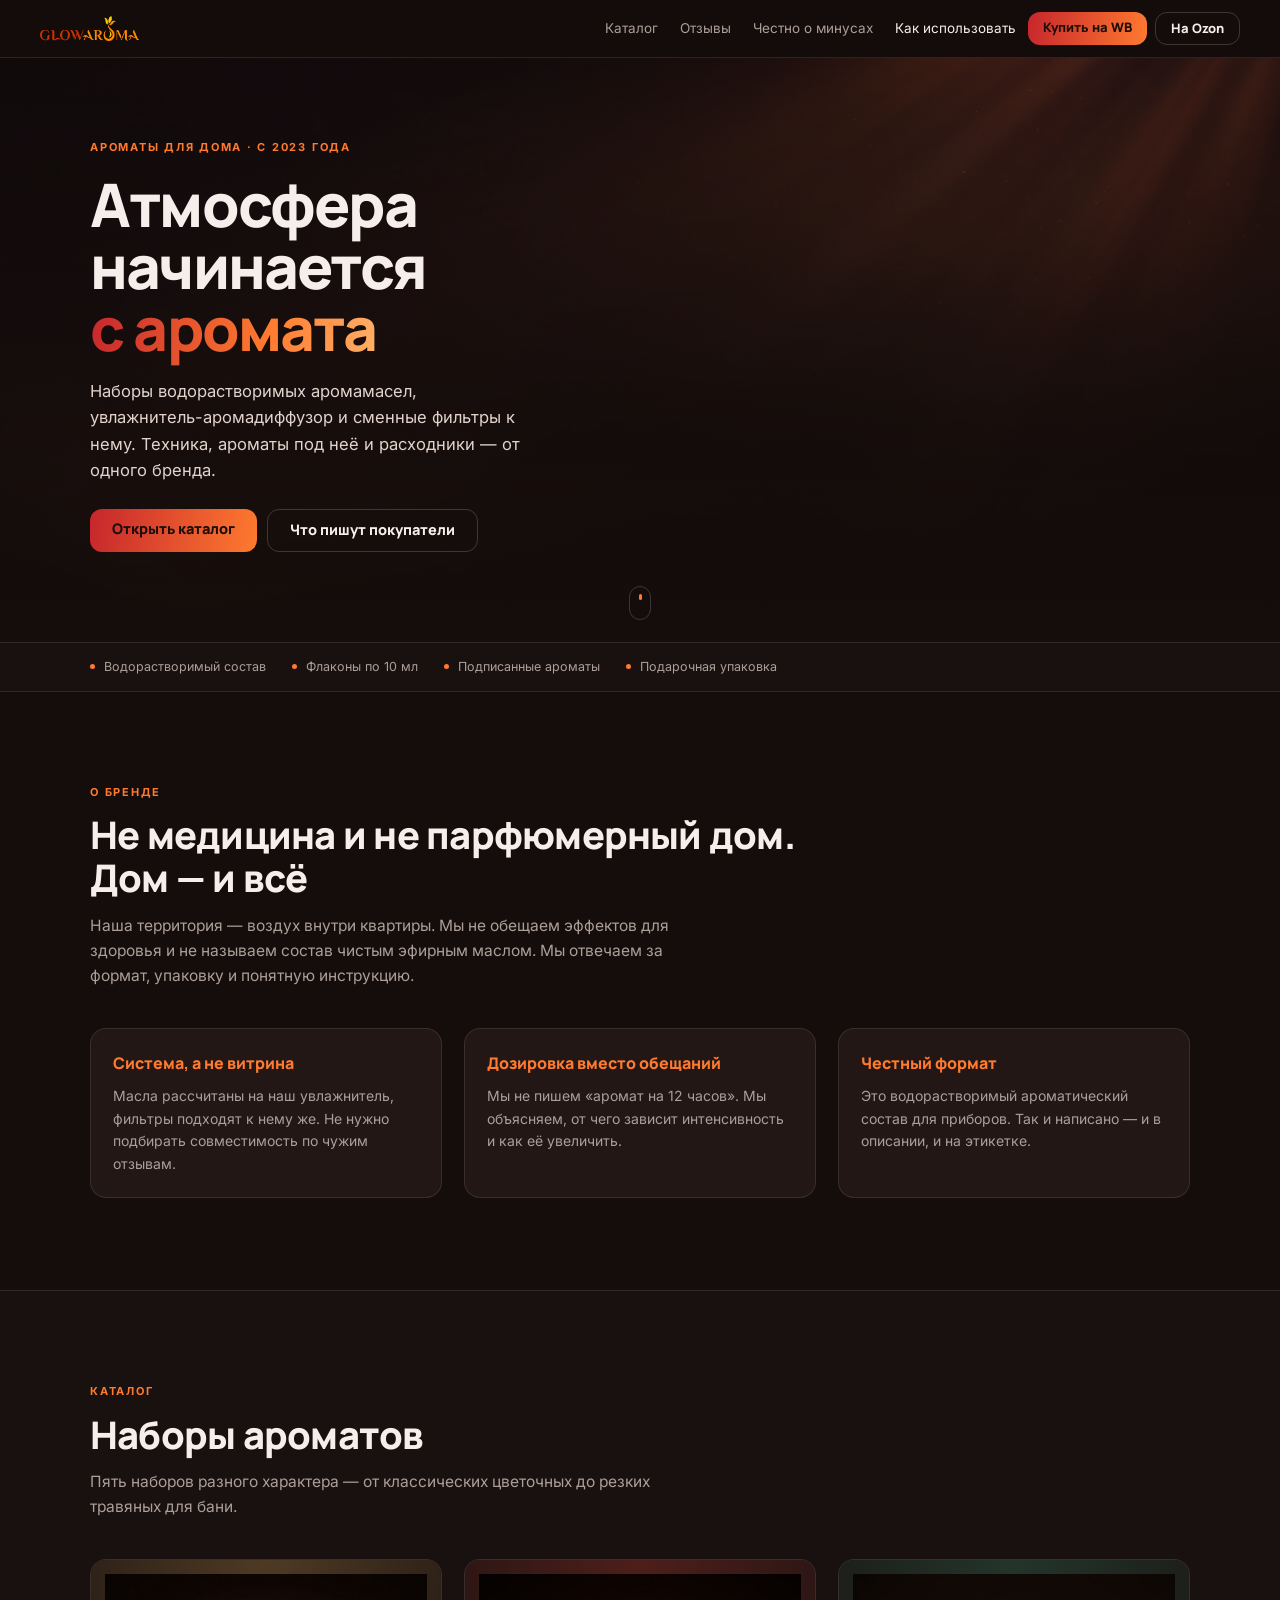
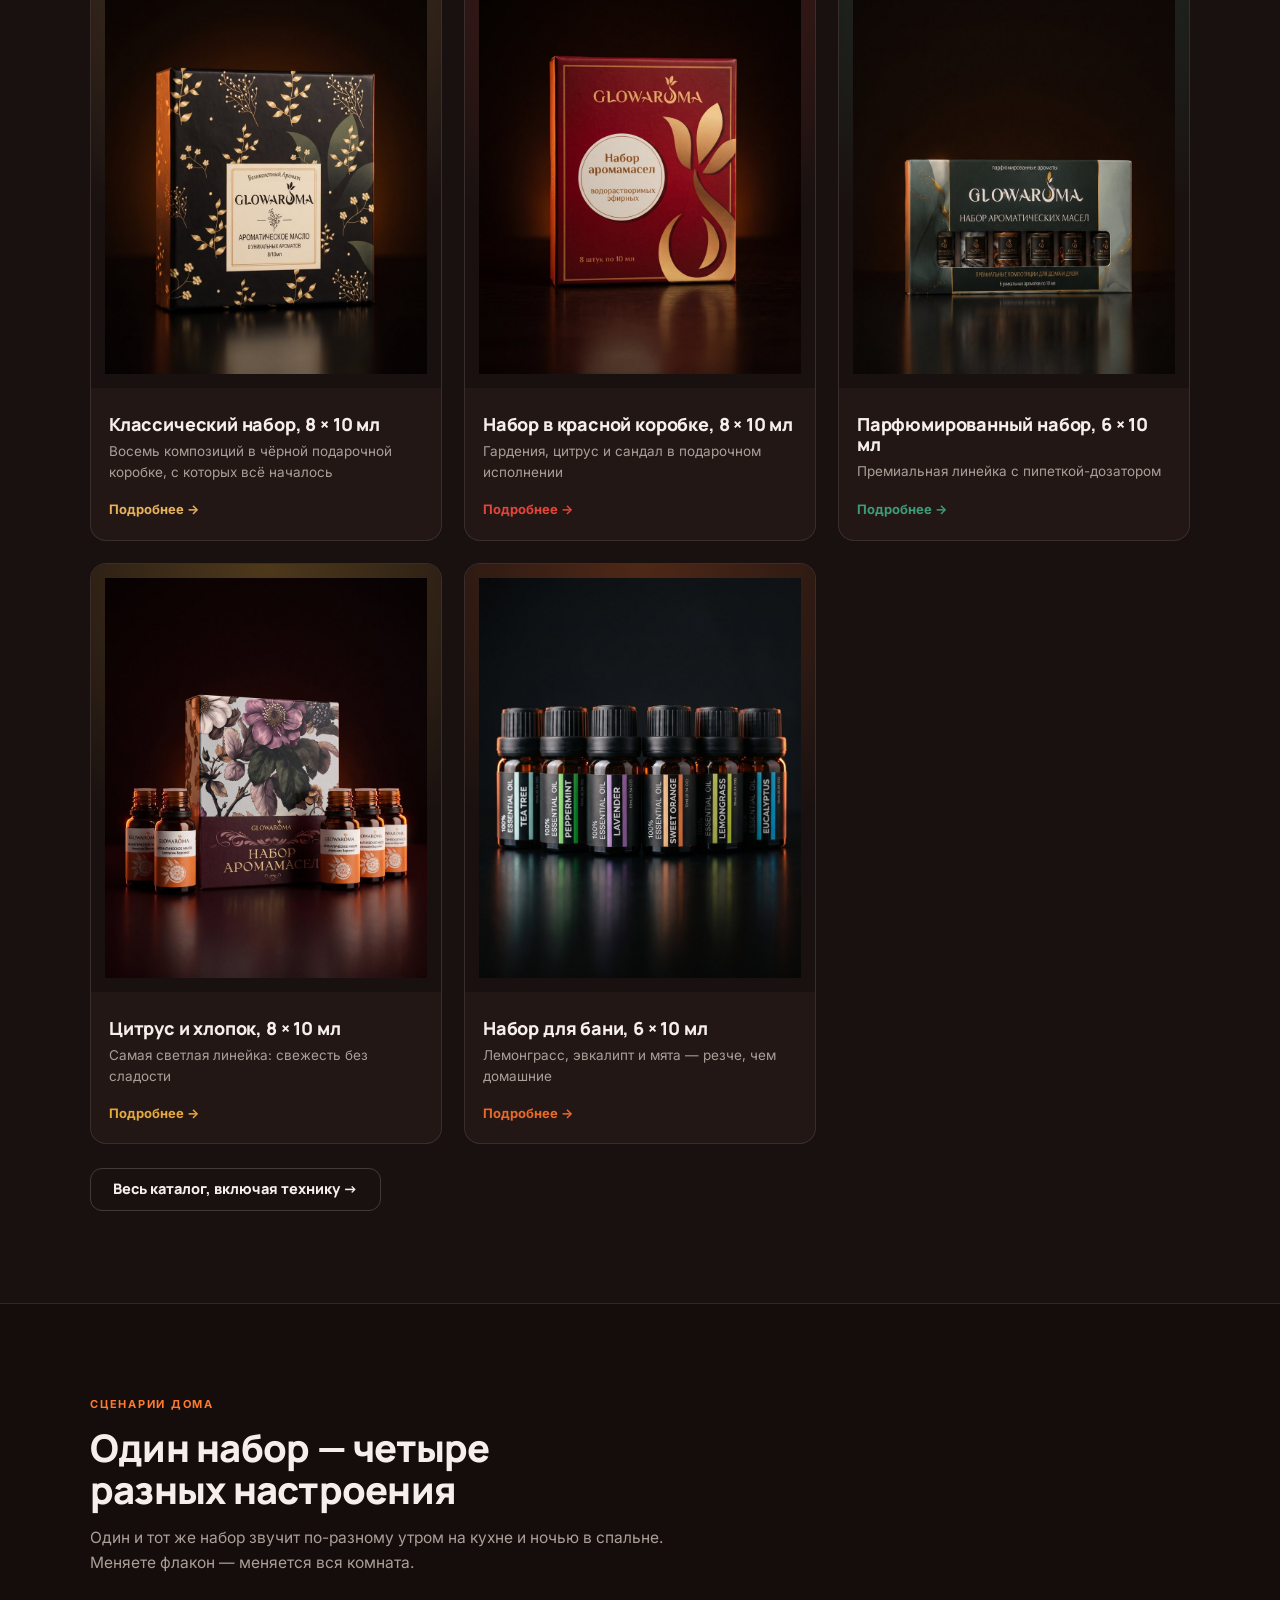
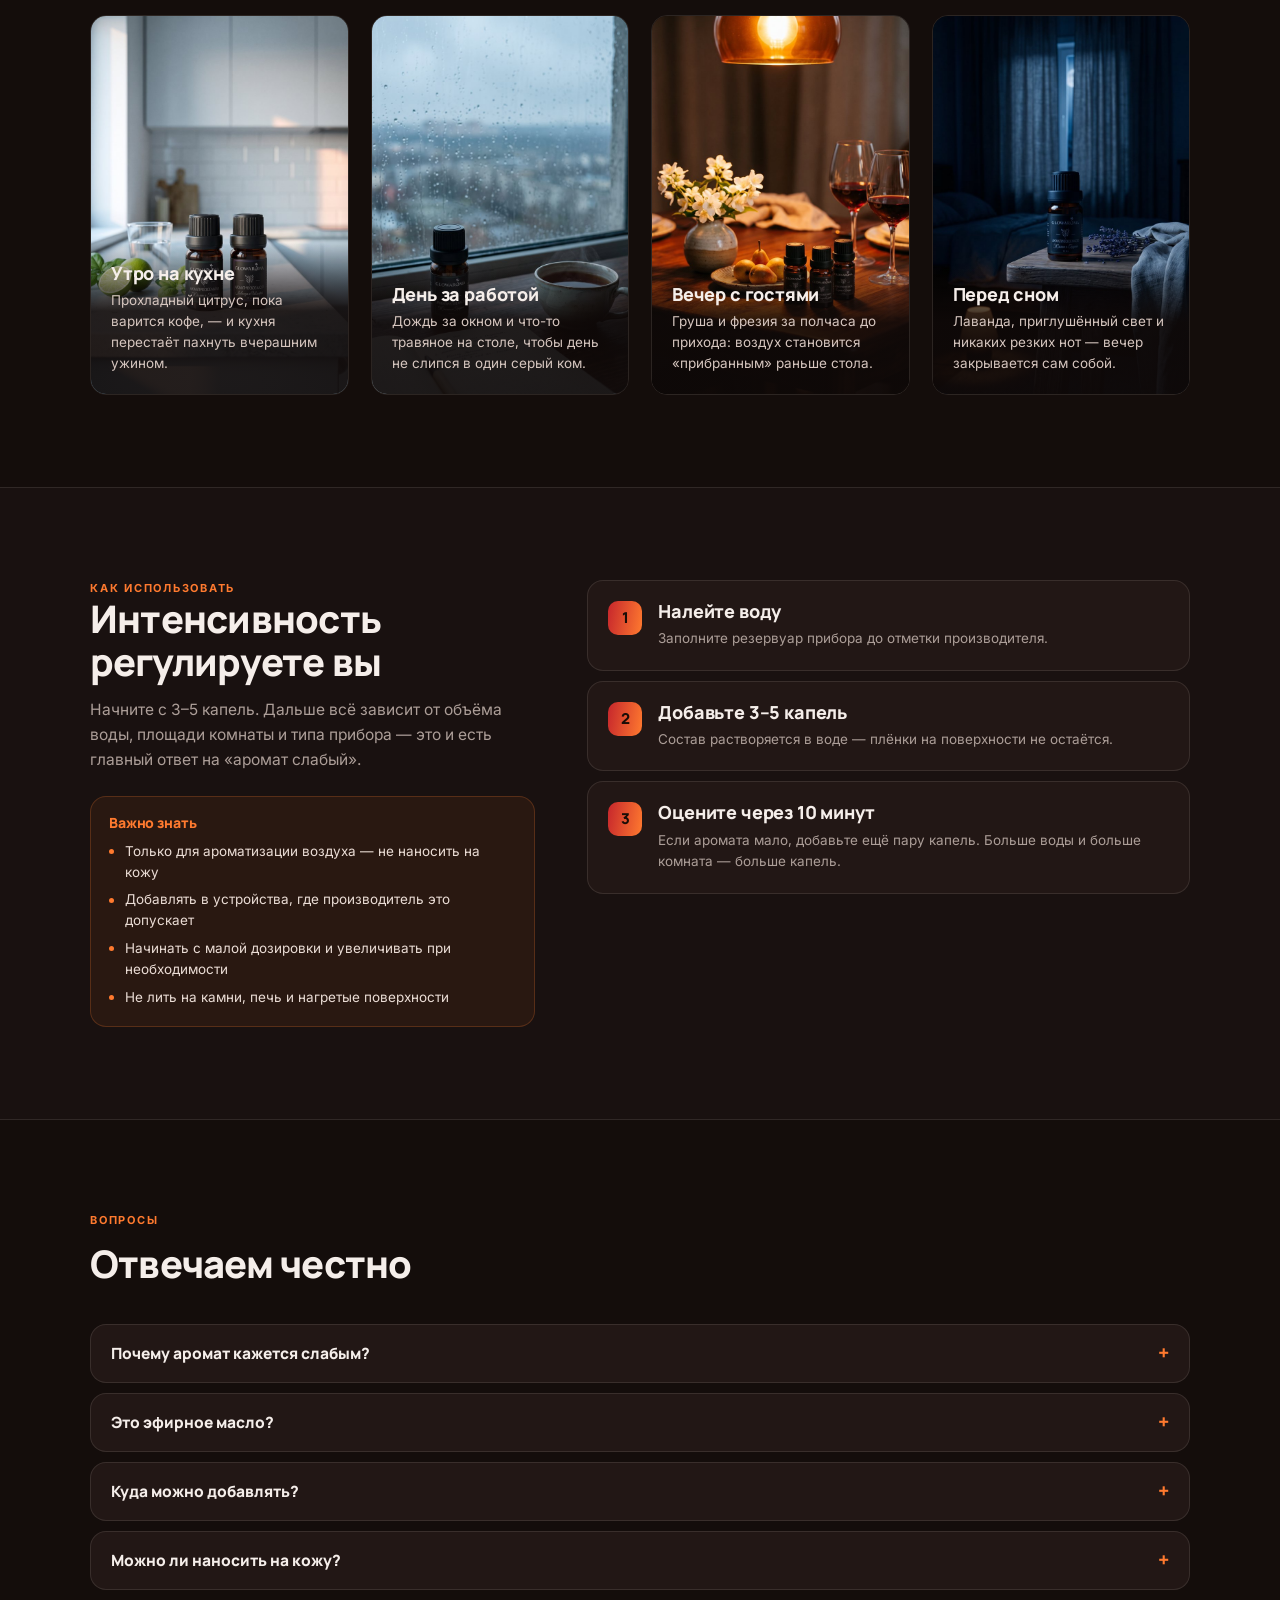
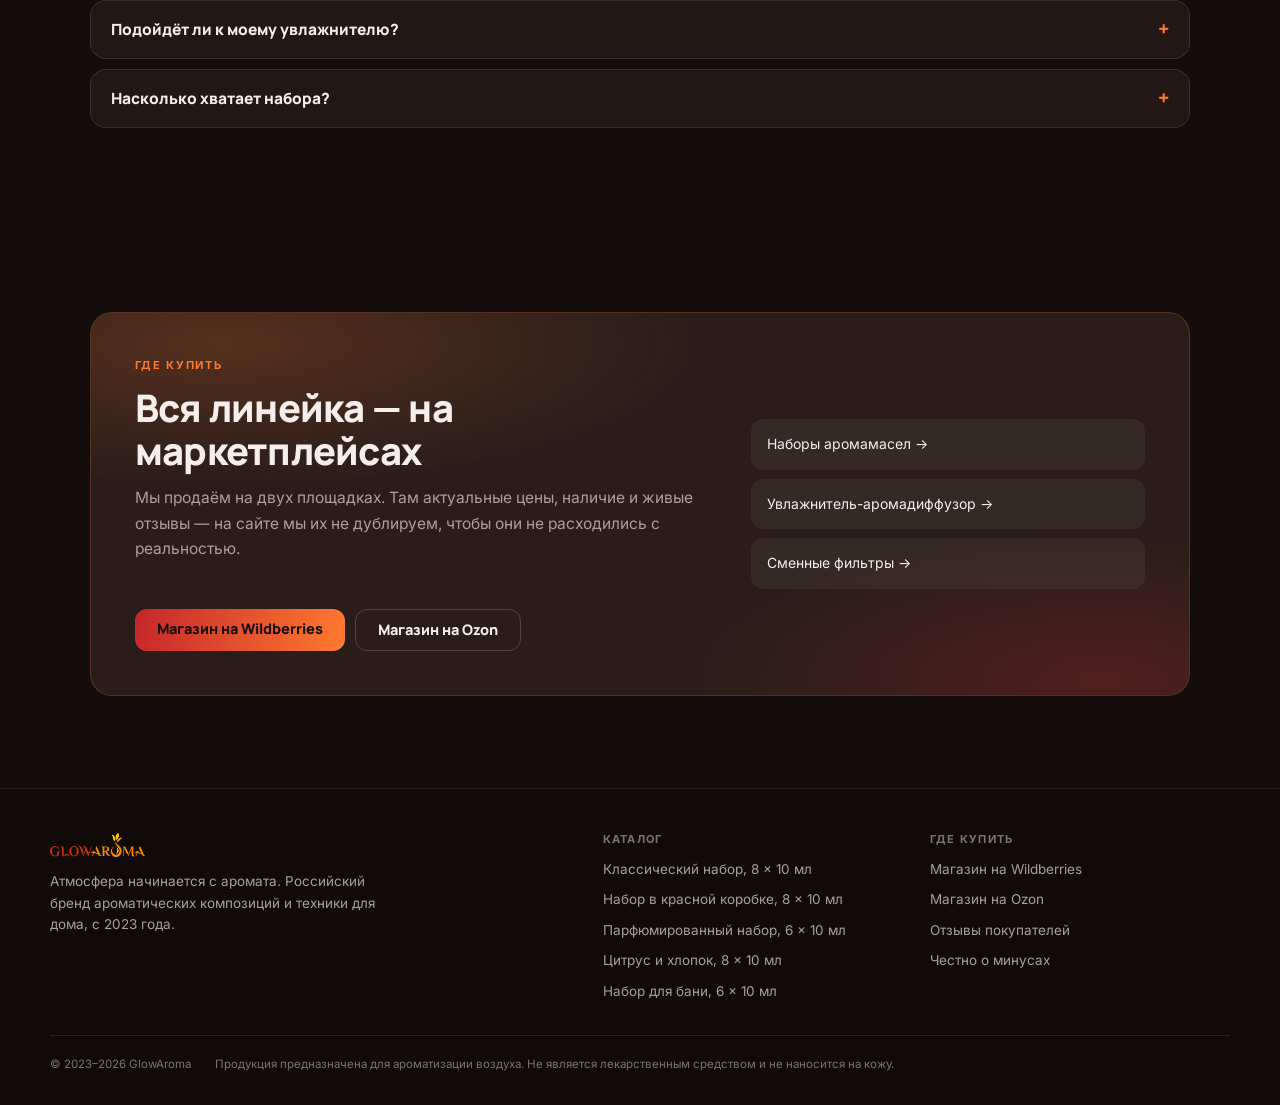
==== commit 5d39c2f5: "Show the closed box, rebuild the mood block around scents, add Ozon The black set now leads with the" ====
--- a/index.html
+++ b/index.html
@@ -13,7 +13,7 @@
 <meta name="theme-color" content="#140D0B">
 <link rel="icon" href="assets/favicon.svg" type="image/svg+xml">
 <link rel="preload" href="assets/fonts/Manrope-ExtraBold.woff2" as="font" type="font/woff2" crossorigin>
-<link rel="stylesheet" href="assets/style.css?v=cecf088e">
+<link rel="stylesheet" href="assets/style.css?v=6951763e">
 </head>
 <body>
 <a class="skip" href="#main">К содержимому</a>
@@ -22,7 +22,10 @@
     <img src="assets/logo-color.png" alt="GlowAroma" width="150" height="26">
   </a>
   <nav class="nav"><a href="catalog.html">Каталог</a><a href="otzyvy.html">Отзывы</a><a href="chestno.html">Честно о минусах</a><a href="index.html#kak" class="on">Как использовать</a></nav>
-  <a class="btn btn-sm" href="https://www.wildberries.ru/catalog/0/search.aspx?search=glowaroma" target="_blank" rel="noopener">Купить на WB</a>
+  <div class="hdr-buy">
+    <a class="btn btn-sm" href="https://www.wildberries.ru/catalog/0/search.aspx?search=glowaroma" target="_blank" rel="noopener">Купить на WB</a>
+    <a class="btn btn-sm btn-line" href="https://www.ozon.ru/seller/glowaroma/" target="_blank" rel="noopener">На Ozon</a>
+  </div>
   <button class="burger" aria-label="Меню" aria-expanded="false"><span></span><span></span></button>
 </header>
 
@@ -83,7 +86,7 @@
     <div class="pcs">
       <a class="pc reveal" href="tovar/nabor-8-klassika.html" style="--a:#E8B15C;--a2:#B8863A">
         <div class="pc-img"><img src="assets/img/p-black8.jpg" alt="Классический набор, 8 × 10 мл" loading="lazy" decoding="async"></div>
-        <div class="pc-txt"><h3>Классический набор, 8 × 10 мл</h3><p>Чёрная коробка. Восемь композиций, с которых у бренда всё началось</p><span class="pc-go">Подробнее</span></div>
+        <div class="pc-txt"><h3>Классический набор, 8 × 10 мл</h3><p>Восемь композиций в чёрной подарочной коробке, с которых всё началось</p><span class="pc-go">Подробнее</span></div>
       </a>
       <a class="pc reveal" href="tovar/nabor-8-krasnyy.html" style="--a:#E4453A;--a2:#A81E24">
         <div class="pc-img"><img src="assets/img/p-red8.jpg" alt="Набор в красной коробке, 8 × 10 мл" loading="lazy" decoding="async"></div>
@@ -109,24 +112,26 @@
   <div class="wrap">
     <div class="sec-head reveal">
       <p class="kicker">Сценарии дома</p>
-      <h2>Один набор — четыре разных вечера</h2>
+      <h2>Один набор — четыре<br>разных настроения</h2>
+      <p class="lede">Один и тот же набор звучит по-разному утром на кухне и ночью в спальне.
+      Меняете флакон — меняется вся комната.</p>
     </div>
     <div class="scenes">
       <figure class="scene reveal">
-        <img src="assets/gen/scene-kitchen.jpg" alt="Утро на кухне" loading="lazy" decoding="async">
-        <figcaption><h3>Утро на кухне</h3><p>Цитрус и лаймовый базилик — короткий бодрый фон, пока варится кофе.</p></figcaption>
+        <img src="assets/gen/aroma-morning.jpg" alt="Утро на кухне" loading="lazy" decoding="async">
+        <figcaption><h3>Утро на кухне</h3><p>Прохладный цитрус, пока варится кофе, — и кухня перестаёт пахнуть вчерашним ужином.</p></figcaption>
       </figure>
       <figure class="scene reveal">
-        <img src="assets/gen/scene-evening.jpg" alt="Тихий вечер" loading="lazy" decoding="async">
-        <figcaption><h3>Тихий вечер</h3><p>Лаванда с можжевельником и подсветка на минимуме.</p></figcaption>
+        <img src="assets/gen/aroma-day.jpg" alt="День за работой" loading="lazy" decoding="async">
+        <figcaption><h3>День за работой</h3><p>Дождь за окном и что-то травяное на столе, чтобы день не слипся в один серый ком.</p></figcaption>
       </figure>
       <figure class="scene reveal">
-        <img src="assets/gen/scene-guests.jpg" alt="Когда ждёте гостей" loading="lazy" decoding="async">
-        <figcaption><h3>Когда ждёте гостей</h3><p>Груша и фрезия за полчаса до прихода — воздух становится «прибранным».</p></figcaption>
+        <img src="assets/gen/aroma-evening.jpg" alt="Вечер с гостями" loading="lazy" decoding="async">
+        <figcaption><h3>Вечер с гостями</h3><p>Груша и фрезия за полчаса до прихода: воздух становится «прибранным» раньше стола.</p></figcaption>
       </figure>
       <figure class="scene reveal">
-        <img src="assets/gen/scene-gift.jpg" alt="Готовый подарок" loading="lazy" decoding="async">
-        <figcaption><h3>Готовый подарок</h3><p>Коробку не нужно заворачивать: она уже выглядит как подарок.</p></figcaption>
+        <img src="assets/gen/aroma-night.jpg" alt="Перед сном" loading="lazy" decoding="async">
+        <figcaption><h3>Перед сном</h3><p>Лаванда, приглушённый свет и никаких резких нот — вечер закрывается сам собой.</p></figcaption>
       </figure></div>
   </div>
 </section>
@@ -167,10 +172,13 @@
     <div class="buy reveal">
       <div>
         <p class="kicker">Где купить</p>
-        <h2>Вся линейка — на Wildberries</h2>
-        <p class="lede">Там актуальные цены, наличие и живые отзывы. Мы не дублируем
-        цены на сайте, чтобы они никогда не расходились с реальностью.</p>
-        <a class="btn" href="https://www.wildberries.ru/catalog/0/search.aspx?search=glowaroma" target="_blank" rel="noopener">Перейти в магазин</a>
+        <h2>Вся линейка — на маркетплейсах</h2>
+        <p class="lede">Мы продаём на двух площадках. Там актуальные цены, наличие и живые
+        отзывы — на сайте мы их не дублируем, чтобы они не расходились с реальностью.</p>
+        <div class="hero-cta">
+          <a class="btn" href="https://www.wildberries.ru/catalog/0/search.aspx?search=glowaroma" target="_blank" rel="noopener">Магазин на Wildberries</a>
+          <a class="btn btn-line" href="https://www.ozon.ru/seller/glowaroma/" target="_blank" rel="noopener">Магазин на Ozon</a>
+        </div>
       </div>
       <div class="buy-list">
         <a href="catalog.html?f=sets">Наборы аромамасел →</a>
@@ -197,6 +205,7 @@
       <h4>Где купить</h4>
       <div class="ftr-links">
         <a href="https://www.wildberries.ru/catalog/0/search.aspx?search=glowaroma" target="_blank" rel="noopener">Магазин на Wildberries</a>
+        <a href="https://www.ozon.ru/seller/glowaroma/" target="_blank" rel="noopener">Магазин на Ozon</a>
         <a href="otzyvy.html">Отзывы покупателей</a>
         <a href="chestno.html">Честно о минусах</a>
       </div>
--- a/assets/style.css
+++ b/assets/style.css
@@ -65,7 +65,7 @@
 .logo img{height:22px;width:auto}
 .nav{display:none;margin-left:auto;gap:22px;font-size:13.5px;color:var(--muted)}
 .nav a:hover,.nav a.on{color:var(--text)}
-.hdr .btn-sm{display:none}
+.hdr-buy{display:none;gap:8px}
 .burger{margin-left:auto;width:38px;height:34px;display:grid;place-content:center;gap:5px}
 .burger span{display:block;width:19px;height:2px;background:var(--text);border-radius:2px;transition:transform .25s}
 .burger[aria-expanded="true"] span:first-child{transform:translateY(3.5px) rotate(45deg)}
@@ -89,6 +89,7 @@
 
 /* ── герой ── */
 .hero{position:relative;min-height:calc(100svh - 52px);display:flex;align-items:center;overflow:hidden;padding:56px 0 72px}
+@media (min-width:940px) and (max-height:900px){.hero{min-height:auto;padding:clamp(64px,9vh,110px) 0 clamp(72px,10vh,120px)}}
 .hero-bg{position:absolute;inset:0}
 .hero-bg img{width:100%;height:100%;object-fit:cover;opacity:.62}
 .hero::after{
@@ -295,7 +296,7 @@
   .hdr{padding:12px var(--pad)}
   .logo img{height:25px}
   .nav{display:flex}
-  .hdr .btn-sm{display:inline-block}
+  .hdr-buy{display:flex}
   .burger{display:none}
   .vals{grid-template-columns:repeat(3,1fr)}
   .pcs{grid-template-columns:repeat(3,1fr)}
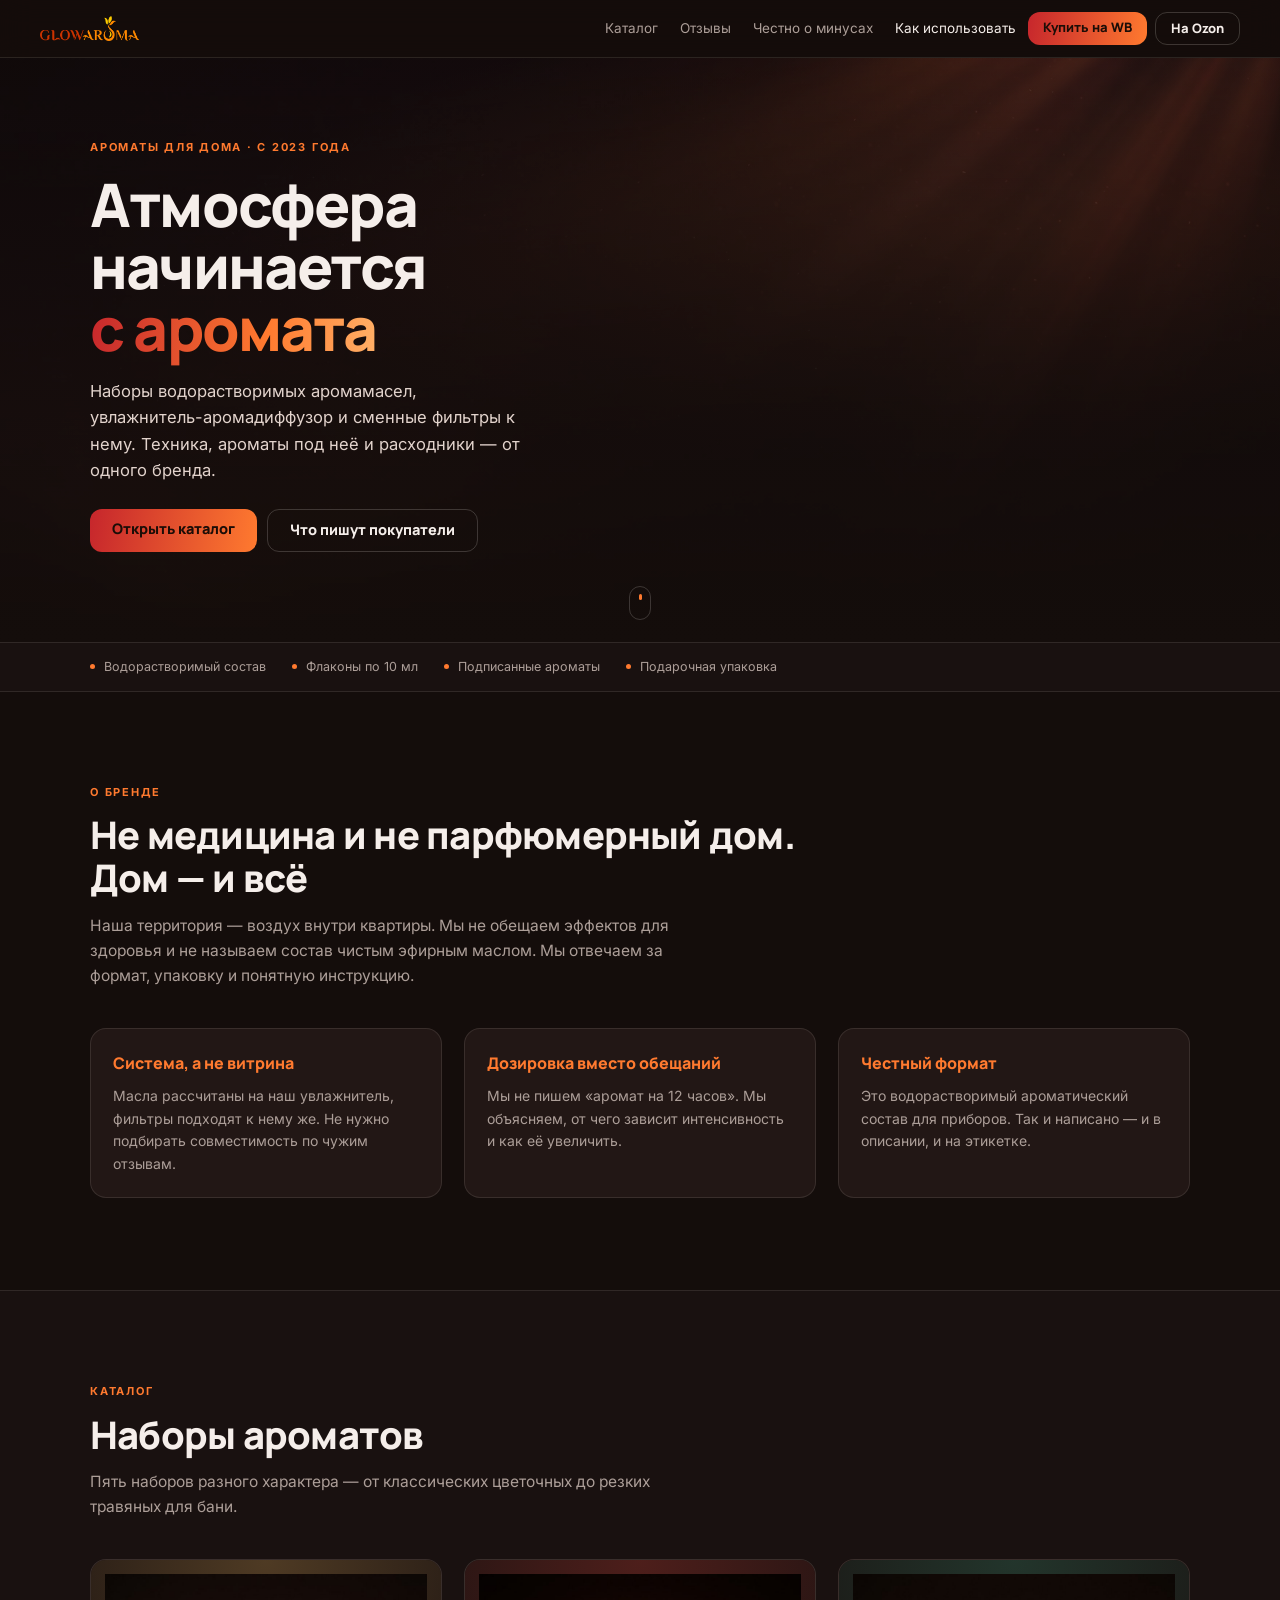
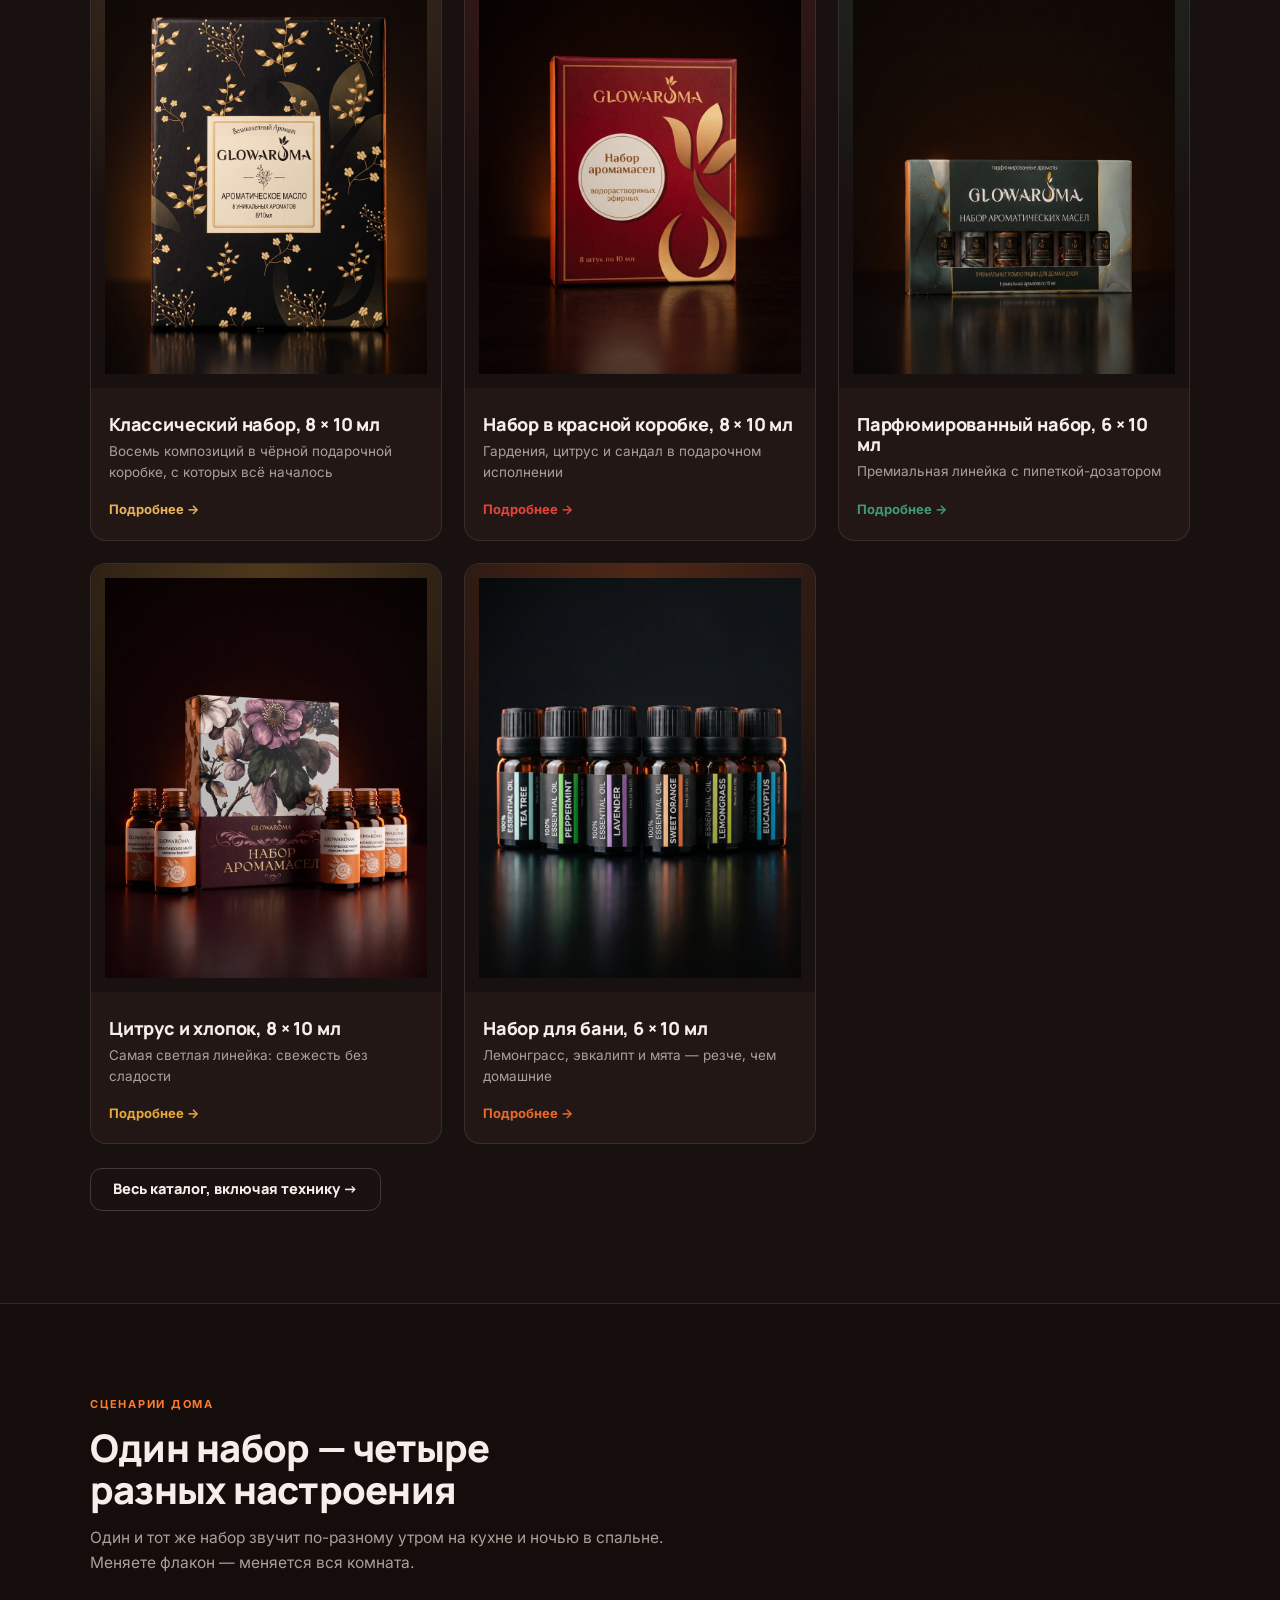
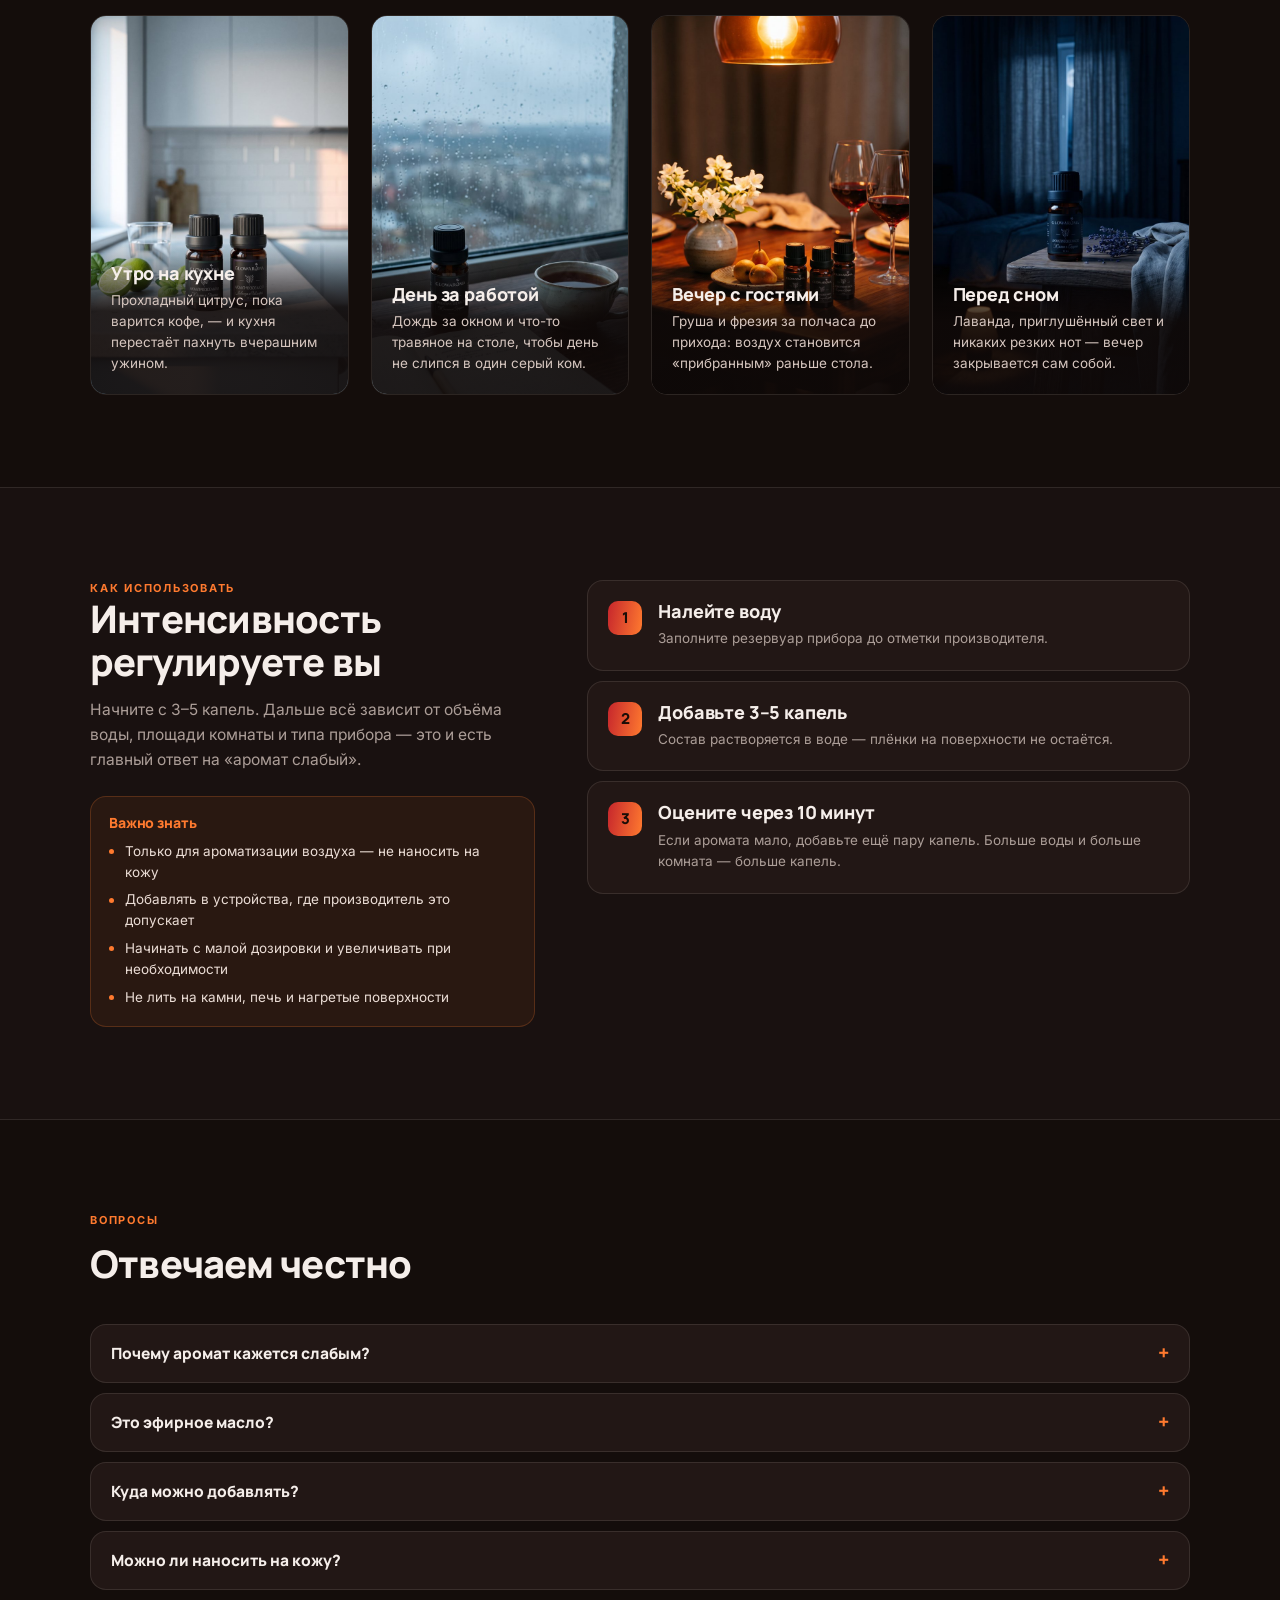
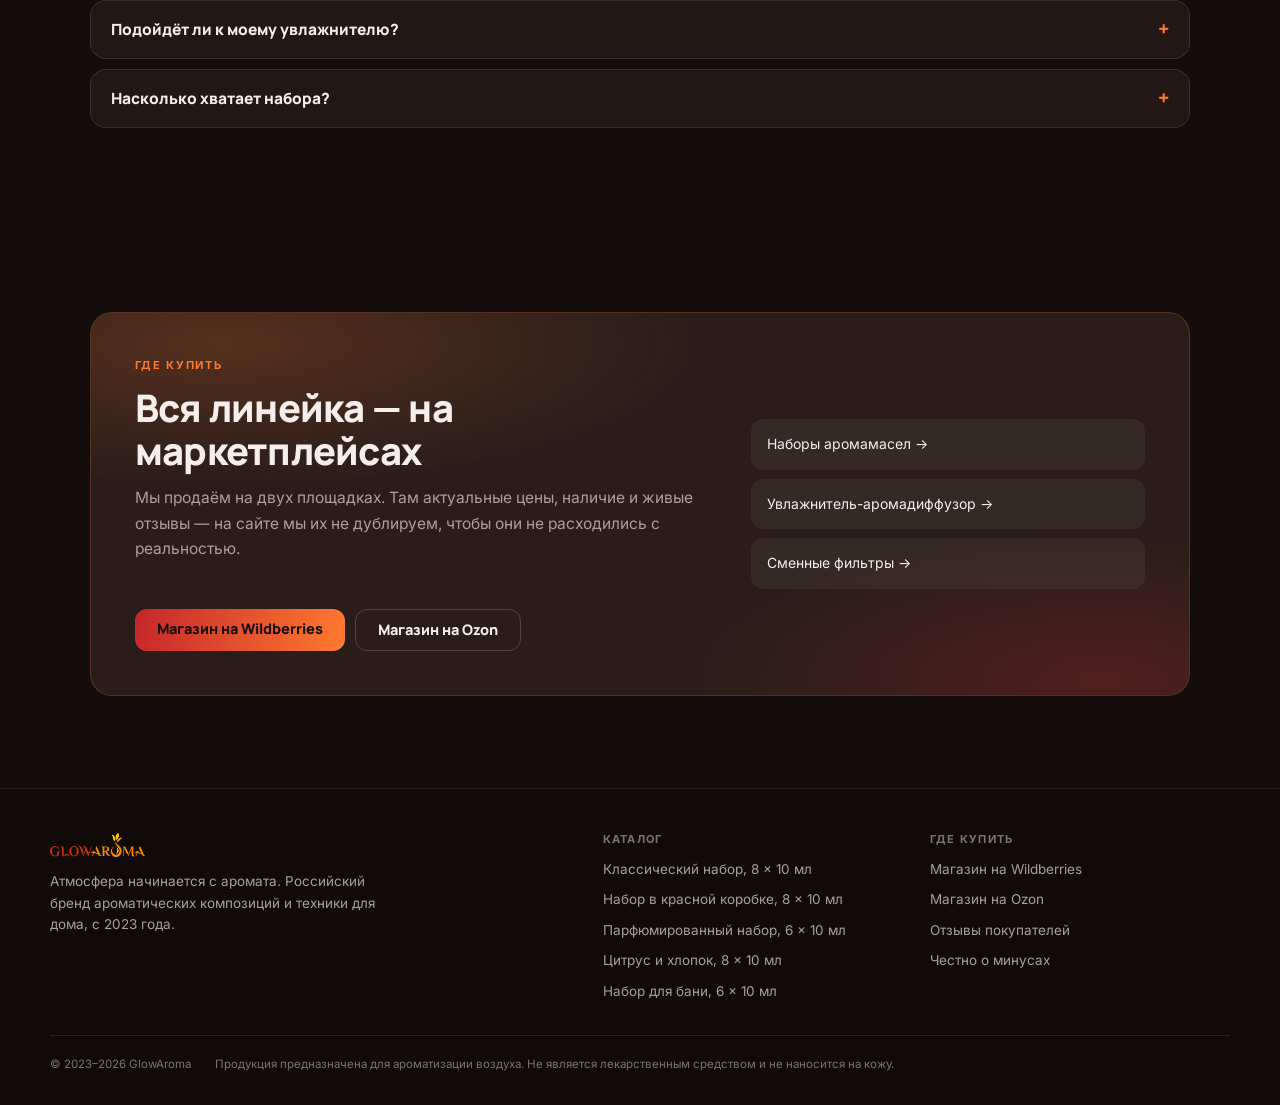
==== commit 35702f15: "Stamp images and video with a content hash Only CSS and JS were cache-busted, so a replaced photo co" ====
--- a/index.html
+++ b/index.html
@@ -11,7 +11,7 @@
 <meta property="og:image" content="https://jiupaza.github.io/glowaroma/assets/gen/scene-gift.jpg">
 <meta name="twitter:card" content="summary_large_image">
 <meta name="theme-color" content="#140D0B">
-<link rel="icon" href="assets/favicon.svg" type="image/svg+xml">
+<link rel="icon" href="assets/favicon.svg?v=dc7dc228" type="image/svg+xml">
 <link rel="preload" href="assets/fonts/Manrope-ExtraBold.woff2" as="font" type="font/woff2" crossorigin>
 <link rel="stylesheet" href="assets/style.css?v=6951763e">
 </head>
@@ -19,7 +19,7 @@
 <a class="skip" href="#main">К содержимому</a>
 <header class="hdr">
   <a class="logo" href="index.html" aria-label="GlowAroma — на главную">
-    <img src="assets/logo-color.png" alt="GlowAroma" width="150" height="26">
+    <img src="assets/logo-color.png?v=77a47b4c" alt="GlowAroma" width="150" height="26">
   </a>
   <nav class="nav"><a href="catalog.html">Каталог</a><a href="otzyvy.html">Отзывы</a><a href="chestno.html">Честно о минусах</a><a href="index.html#kak" class="on">Как использовать</a></nav>
   <div class="hdr-buy">
@@ -32,7 +32,7 @@
 <main id="main">
 
 <section class="hero">
-  <div class="hero-bg"><img src="assets/gen/hero-atmosphere.jpg" alt="" aria-hidden="true"></div>
+  <div class="hero-bg"><img src="assets/gen/hero-atmosphere.jpg?v=992097eb" alt="" aria-hidden="true"></div>
   <div class="hero-in">
     <p class="kicker">Ароматы для дома · с 2023 года</p>
     <h1>Атмосфера<br>начинается<br><em>с аромата</em></h1>
@@ -85,23 +85,23 @@
     </div>
     <div class="pcs">
       <a class="pc reveal" href="tovar/nabor-8-klassika.html" style="--a:#E8B15C;--a2:#B8863A">
-        <div class="pc-img"><img src="assets/img/p-black8.jpg" alt="Классический набор, 8 × 10 мл" loading="lazy" decoding="async"></div>
+        <div class="pc-img"><img src="assets/img/p-black8.jpg?v=bbeae870" alt="Классический набор, 8 × 10 мл" loading="lazy" decoding="async"></div>
         <div class="pc-txt"><h3>Классический набор, 8 × 10 мл</h3><p>Восемь композиций в чёрной подарочной коробке, с которых всё началось</p><span class="pc-go">Подробнее</span></div>
       </a>
       <a class="pc reveal" href="tovar/nabor-8-krasnyy.html" style="--a:#E4453A;--a2:#A81E24">
-        <div class="pc-img"><img src="assets/img/p-red8.jpg" alt="Набор в красной коробке, 8 × 10 мл" loading="lazy" decoding="async"></div>
+        <div class="pc-img"><img src="assets/img/p-red8.jpg?v=a64a8be2" alt="Набор в красной коробке, 8 × 10 мл" loading="lazy" decoding="async"></div>
         <div class="pc-txt"><h3>Набор в красной коробке, 8 × 10 мл</h3><p>Гардения, цитрус и сандал в подарочном исполнении</p><span class="pc-go">Подробнее</span></div>
       </a>
       <a class="pc reveal" href="tovar/nabor-6-parfyum.html" style="--a:#3E9B7A;--a2:#1F6350">
-        <div class="pc-img"><img src="assets/img/p-perfume6.jpg" alt="Парфюмированный набор, 6 × 10 мл" loading="lazy" decoding="async"></div>
+        <div class="pc-img"><img src="assets/img/p-perfume6.jpg?v=ca569dcf" alt="Парфюмированный набор, 6 × 10 мл" loading="lazy" decoding="async"></div>
         <div class="pc-txt"><h3>Парфюмированный набор, 6 × 10 мл</h3><p>Премиальная линейка с пипеткой-дозатором</p><span class="pc-go">Подробнее</span></div>
       </a>
       <a class="pc reveal" href="tovar/nabor-8-tsitrus.html" style="--a:#E5A93C;--a2:#B57420">
-        <div class="pc-img"><img src="assets/img/p-citrus8.jpg" alt="Цитрус и хлопок, 8 × 10 мл" loading="lazy" decoding="async"></div>
+        <div class="pc-img"><img src="assets/img/p-citrus8.jpg?v=11f9dd72" alt="Цитрус и хлопок, 8 × 10 мл" loading="lazy" decoding="async"></div>
         <div class="pc-txt"><h3>Цитрус и хлопок, 8 × 10 мл</h3><p>Самая светлая линейка: свежесть без сладости</p><span class="pc-go">Подробнее</span></div>
       </a>
       <a class="pc reveal" href="tovar/nabor-6-banya.html" style="--a:#E86A2B;--a2:#A9401A">
-        <div class="pc-img"><img src="assets/img/p-bath6.jpg" alt="Набор для бани, 6 × 10 мл" loading="lazy" decoding="async"></div>
+        <div class="pc-img"><img src="assets/img/p-bath6.jpg?v=7b5f92d1" alt="Набор для бани, 6 × 10 мл" loading="lazy" decoding="async"></div>
         <div class="pc-txt"><h3>Набор для бани, 6 × 10 мл</h3><p>Лемонграсс, эвкалипт и мята — резче, чем домашние</p><span class="pc-go">Подробнее</span></div>
       </a></div>
     <p class="more reveal"><a class="btn btn-line" href="catalog.html">Весь каталог, включая технику →</a></p>
@@ -118,19 +118,19 @@
     </div>
     <div class="scenes">
       <figure class="scene reveal">
-        <img src="assets/gen/aroma-morning.jpg" alt="Утро на кухне" loading="lazy" decoding="async">
+        <img src="assets/gen/aroma-morning.jpg?v=bdc43178" alt="Утро на кухне" loading="lazy" decoding="async">
         <figcaption><h3>Утро на кухне</h3><p>Прохладный цитрус, пока варится кофе, — и кухня перестаёт пахнуть вчерашним ужином.</p></figcaption>
       </figure>
       <figure class="scene reveal">
-        <img src="assets/gen/aroma-day.jpg" alt="День за работой" loading="lazy" decoding="async">
+        <img src="assets/gen/aroma-day.jpg?v=7599c7ba" alt="День за работой" loading="lazy" decoding="async">
         <figcaption><h3>День за работой</h3><p>Дождь за окном и что-то травяное на столе, чтобы день не слипся в один серый ком.</p></figcaption>
       </figure>
       <figure class="scene reveal">
-        <img src="assets/gen/aroma-evening.jpg" alt="Вечер с гостями" loading="lazy" decoding="async">
+        <img src="assets/gen/aroma-evening.jpg?v=ce04039e" alt="Вечер с гостями" loading="lazy" decoding="async">
         <figcaption><h3>Вечер с гостями</h3><p>Груша и фрезия за полчаса до прихода: воздух становится «прибранным» раньше стола.</p></figcaption>
       </figure>
       <figure class="scene reveal">
-        <img src="assets/gen/aroma-night.jpg" alt="Перед сном" loading="lazy" decoding="async">
+        <img src="assets/gen/aroma-night.jpg?v=db9d6f59" alt="Перед сном" loading="lazy" decoding="async">
         <figcaption><h3>Перед сном</h3><p>Лаванда, приглушённый свет и никаких резких нот — вечер закрывается сам собой.</p></figcaption>
       </figure></div>
   </div>
@@ -193,7 +193,7 @@
 <footer class="ftr">
   <div class="ftr-grid">
     <div>
-      <img src="assets/logo-color.png" alt="GlowAroma" width="160" height="28">
+      <img src="assets/logo-color.png?v=77a47b4c" alt="GlowAroma" width="160" height="28">
       <p class="ftr-about">Атмосфера начинается с аромата. Российский бренд ароматических композиций
       и техники для дома, с 2023 года.</p>
     </div>
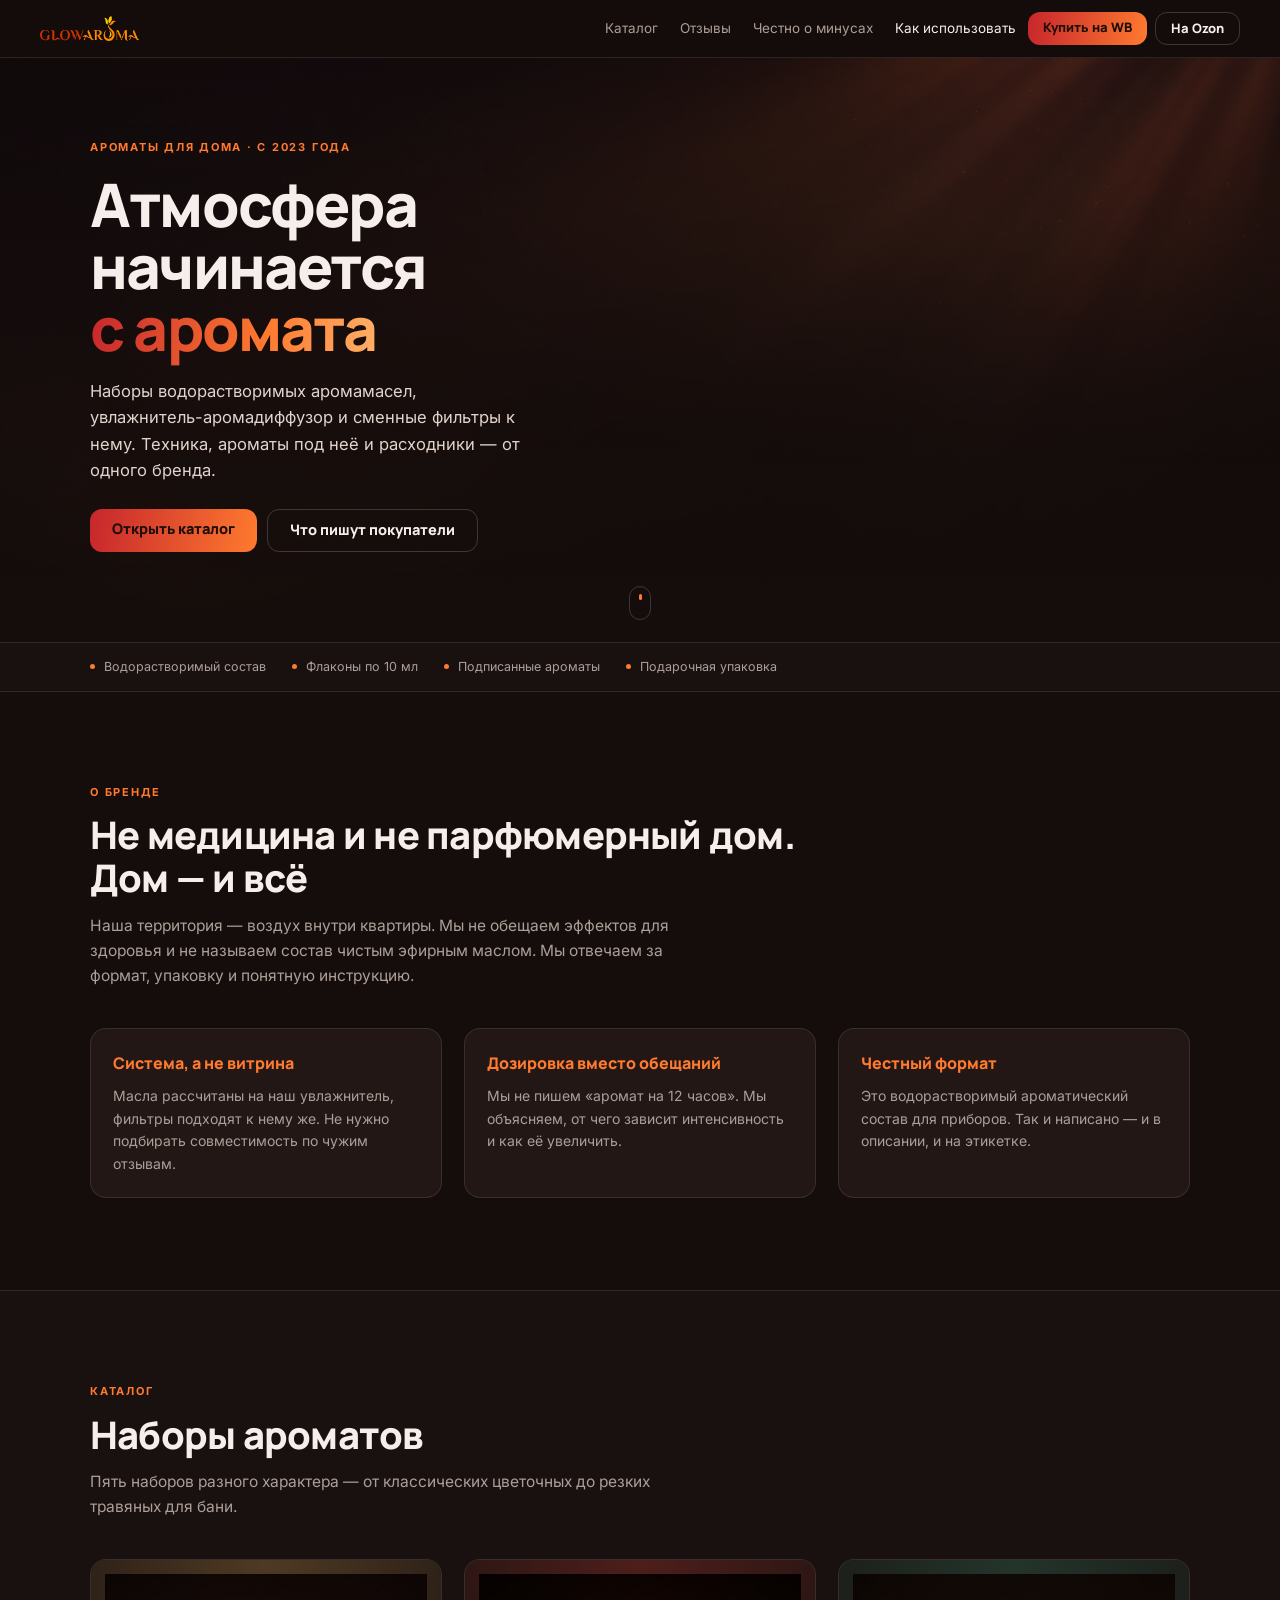
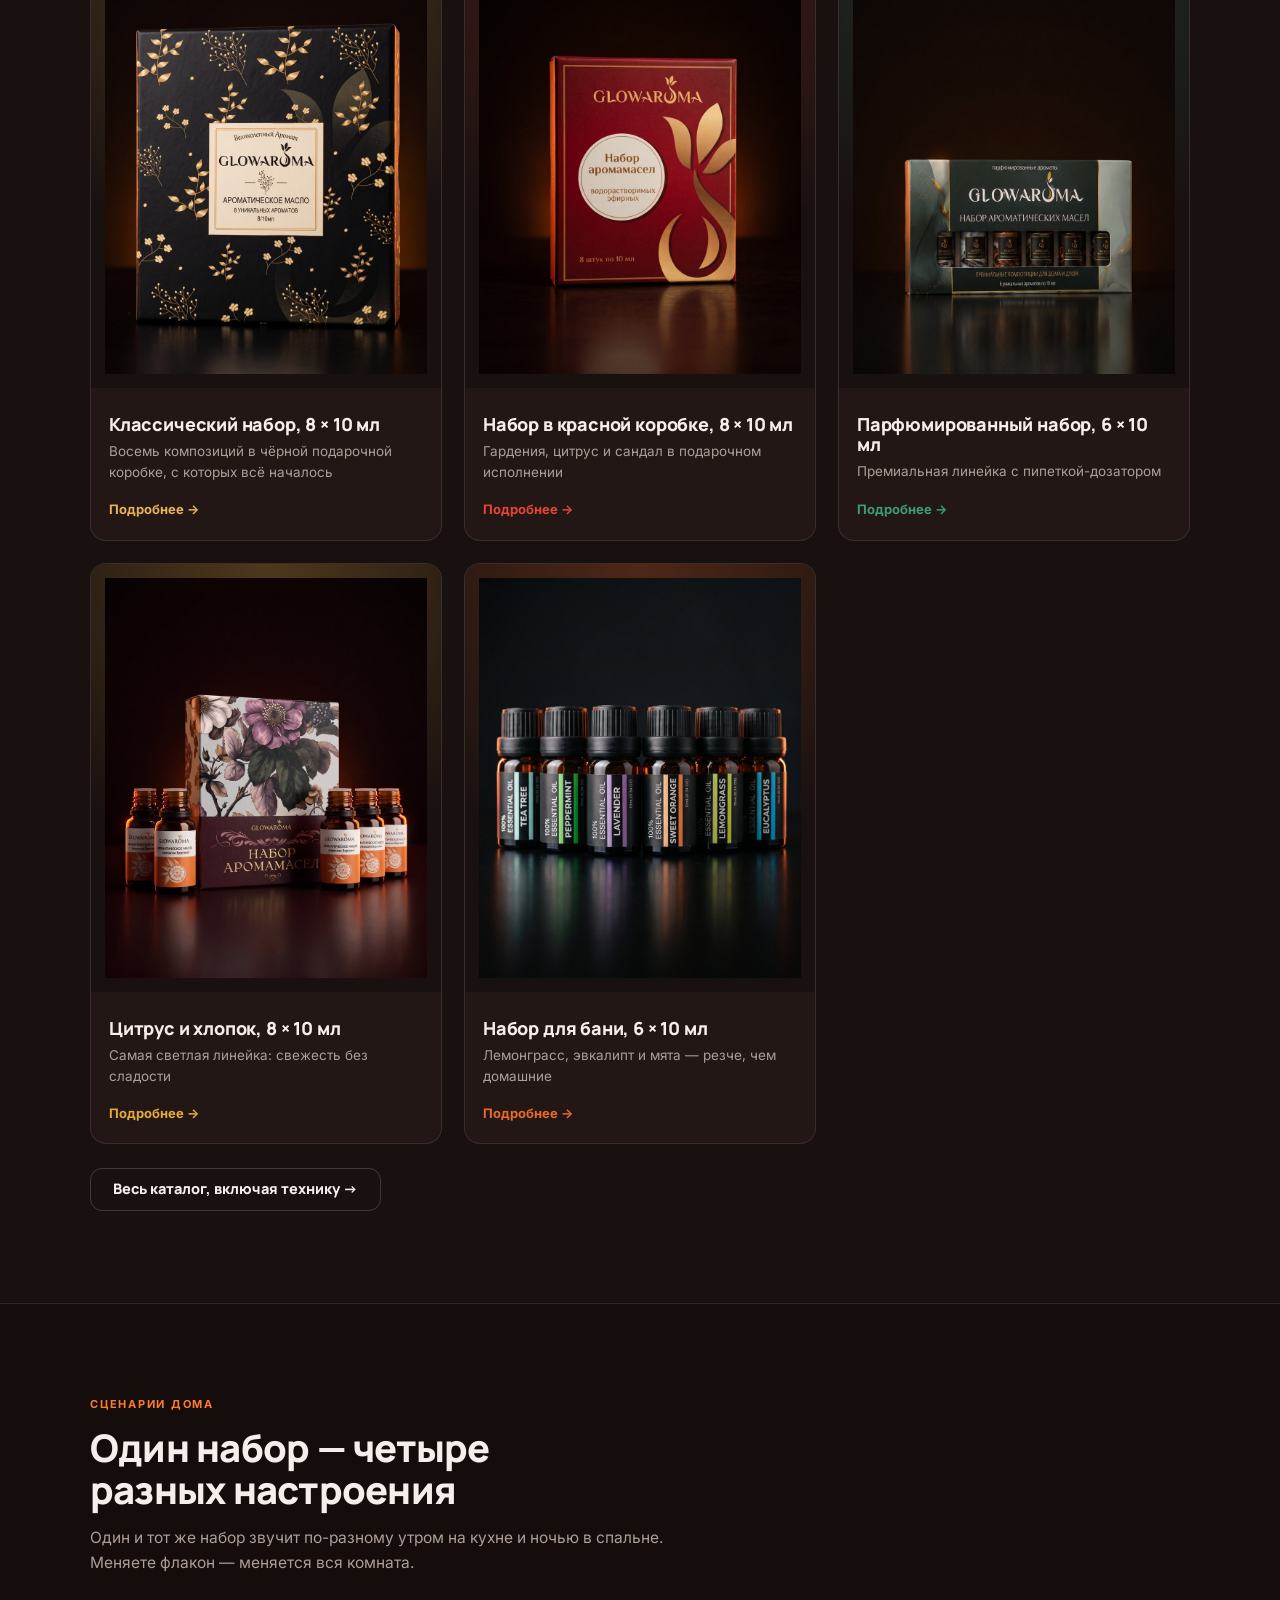
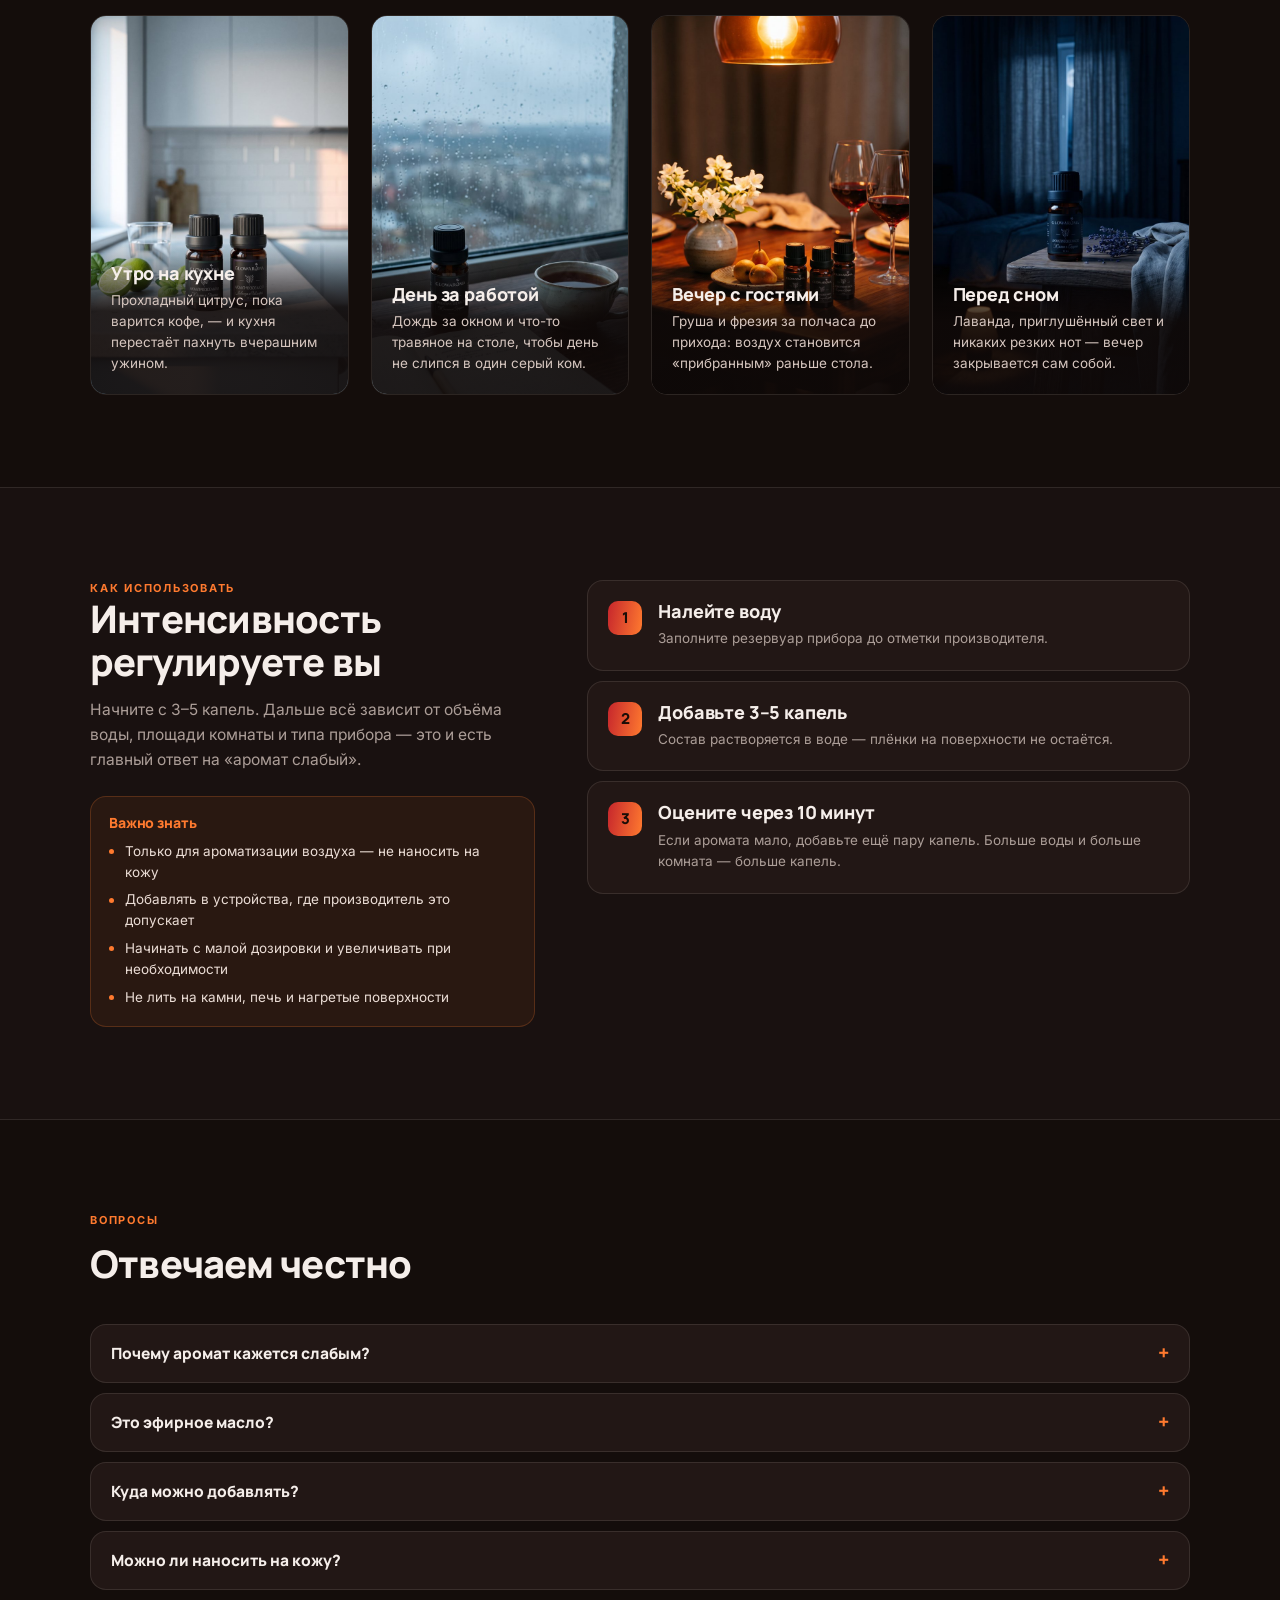
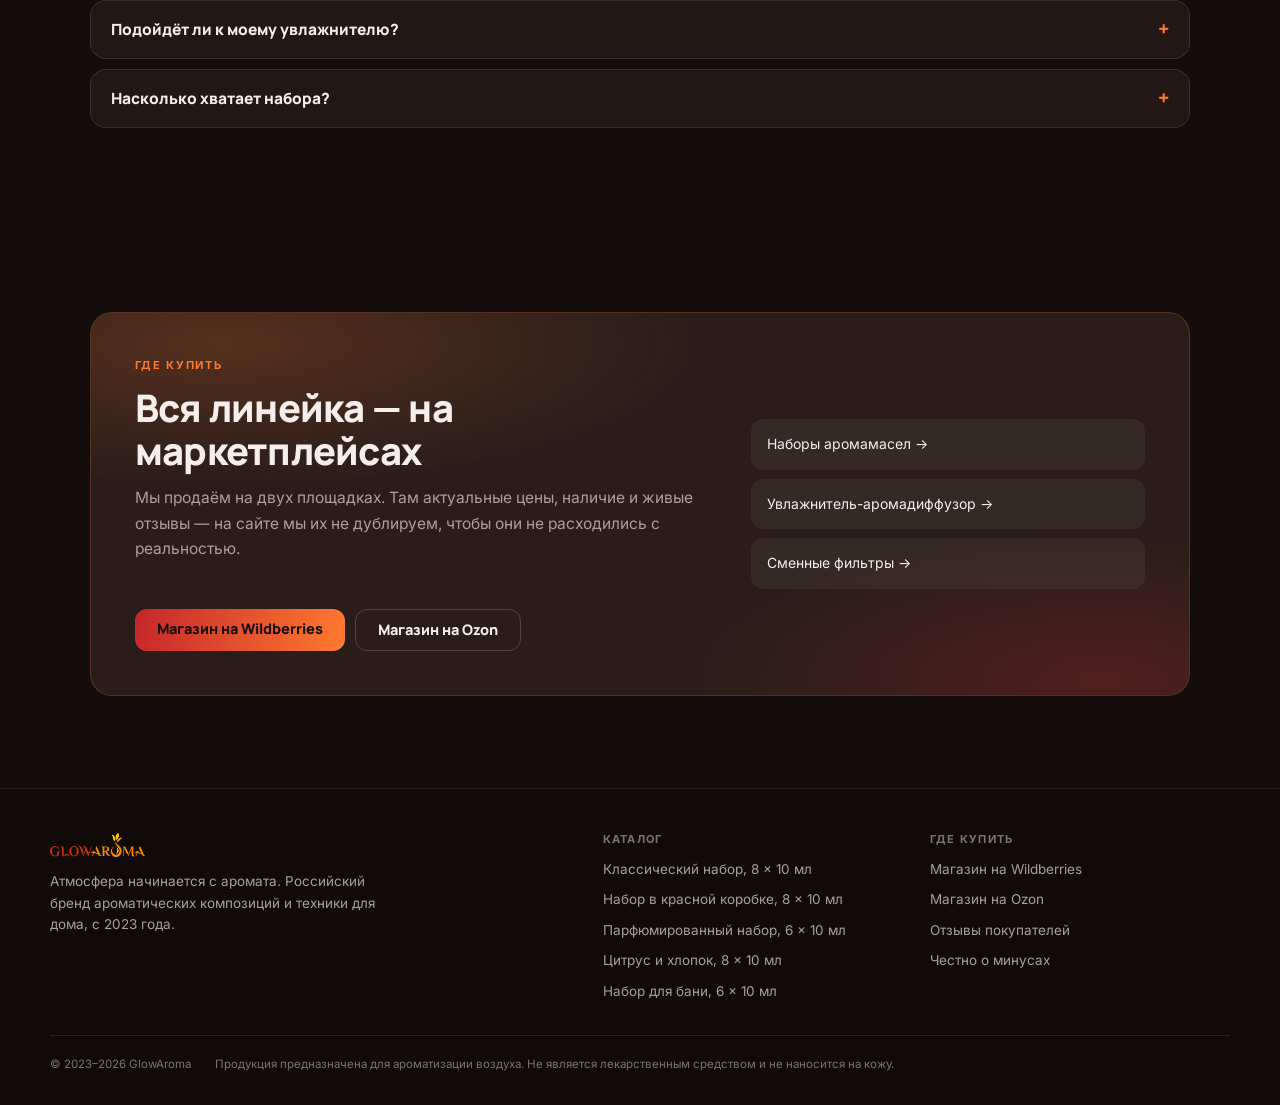
==== commit 0d66ea87: "Trim the black box height so it stops reading as elongated Same width, less height: the shape now si" ====
--- a/index.html
+++ b/index.html
@@ -85,7 +85,7 @@
     </div>
     <div class="pcs">
       <a class="pc reveal" href="tovar/nabor-8-klassika.html" style="--a:#E8B15C;--a2:#B8863A">
-        <div class="pc-img"><img src="assets/img/p-black8.jpg?v=bbeae870" alt="Классический набор, 8 × 10 мл" loading="lazy" decoding="async"></div>
+        <div class="pc-img"><img src="assets/img/p-black8.jpg?v=9239083c" alt="Классический набор, 8 × 10 мл" loading="lazy" decoding="async"></div>
         <div class="pc-txt"><h3>Классический набор, 8 × 10 мл</h3><p>Восемь композиций в чёрной подарочной коробке, с которых всё началось</p><span class="pc-go">Подробнее</span></div>
       </a>
       <a class="pc reveal" href="tovar/nabor-8-krasnyy.html" style="--a:#E4453A;--a2:#A81E24">
